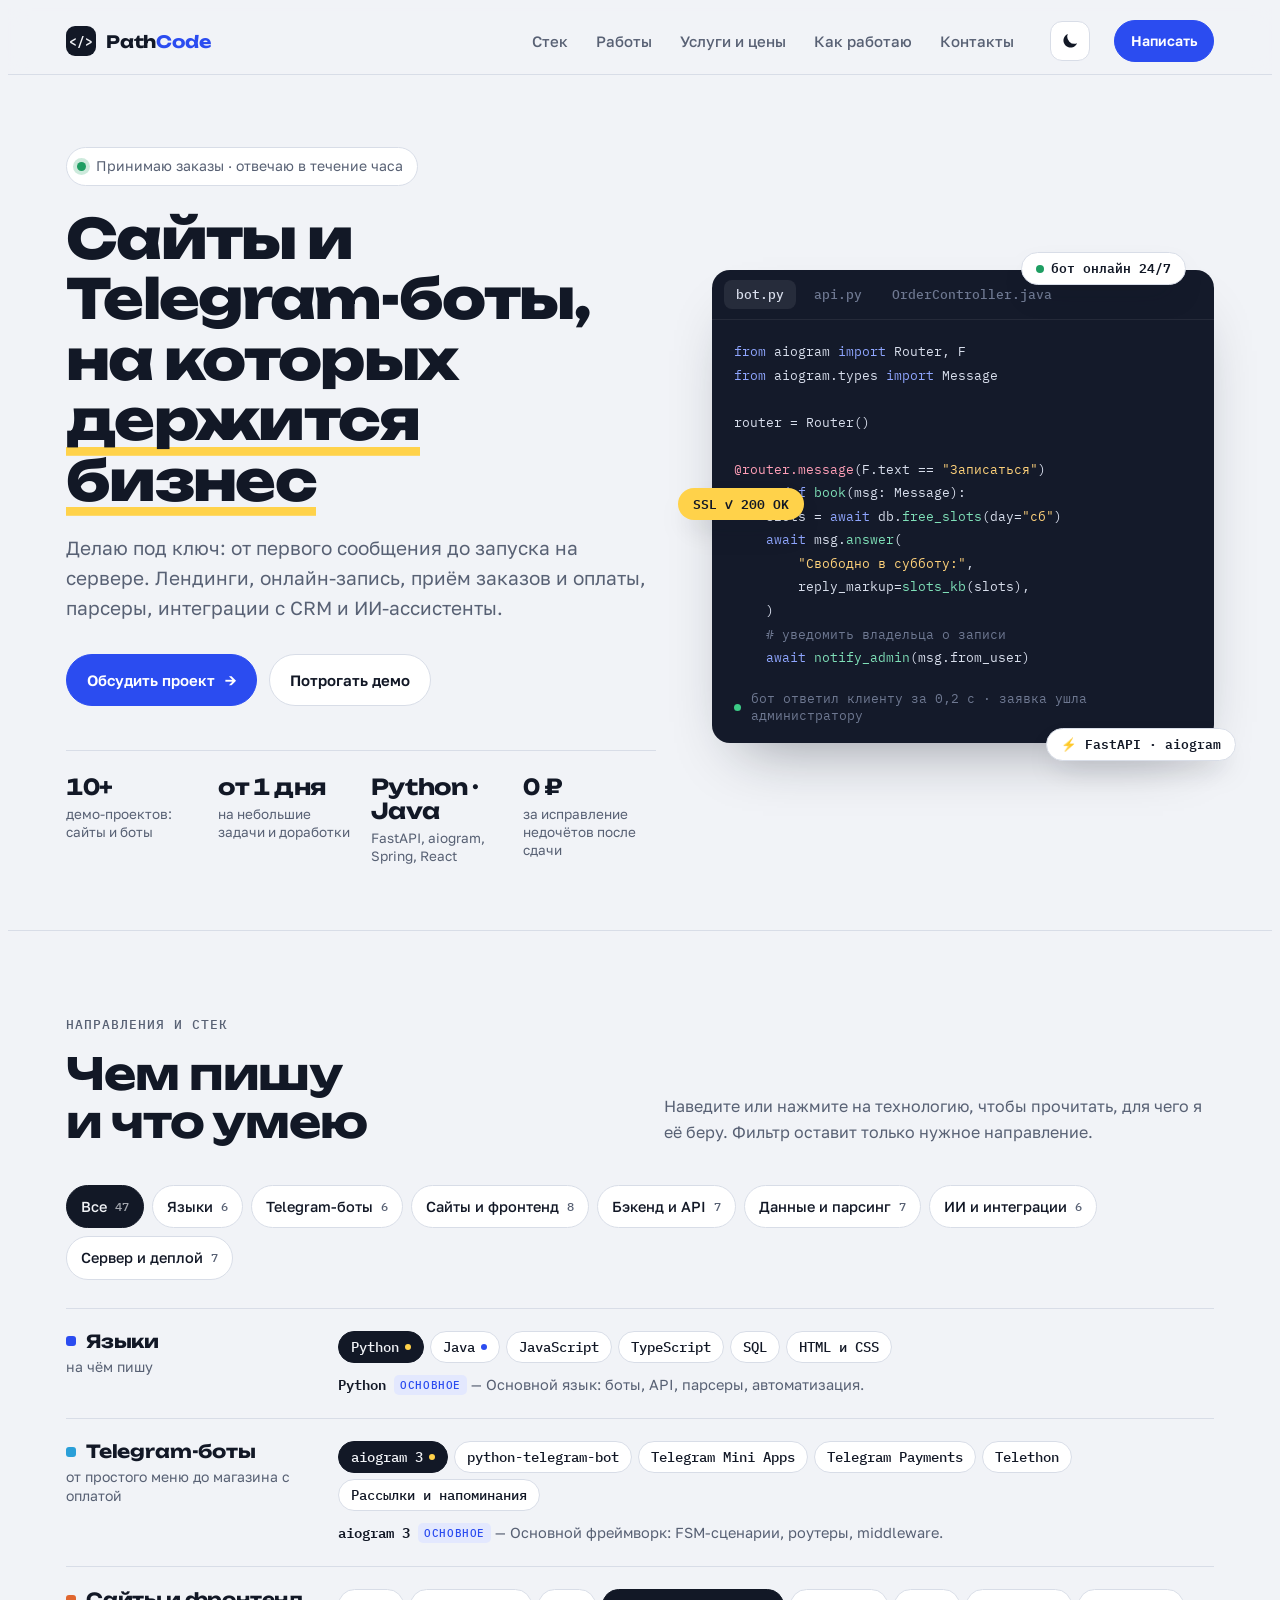
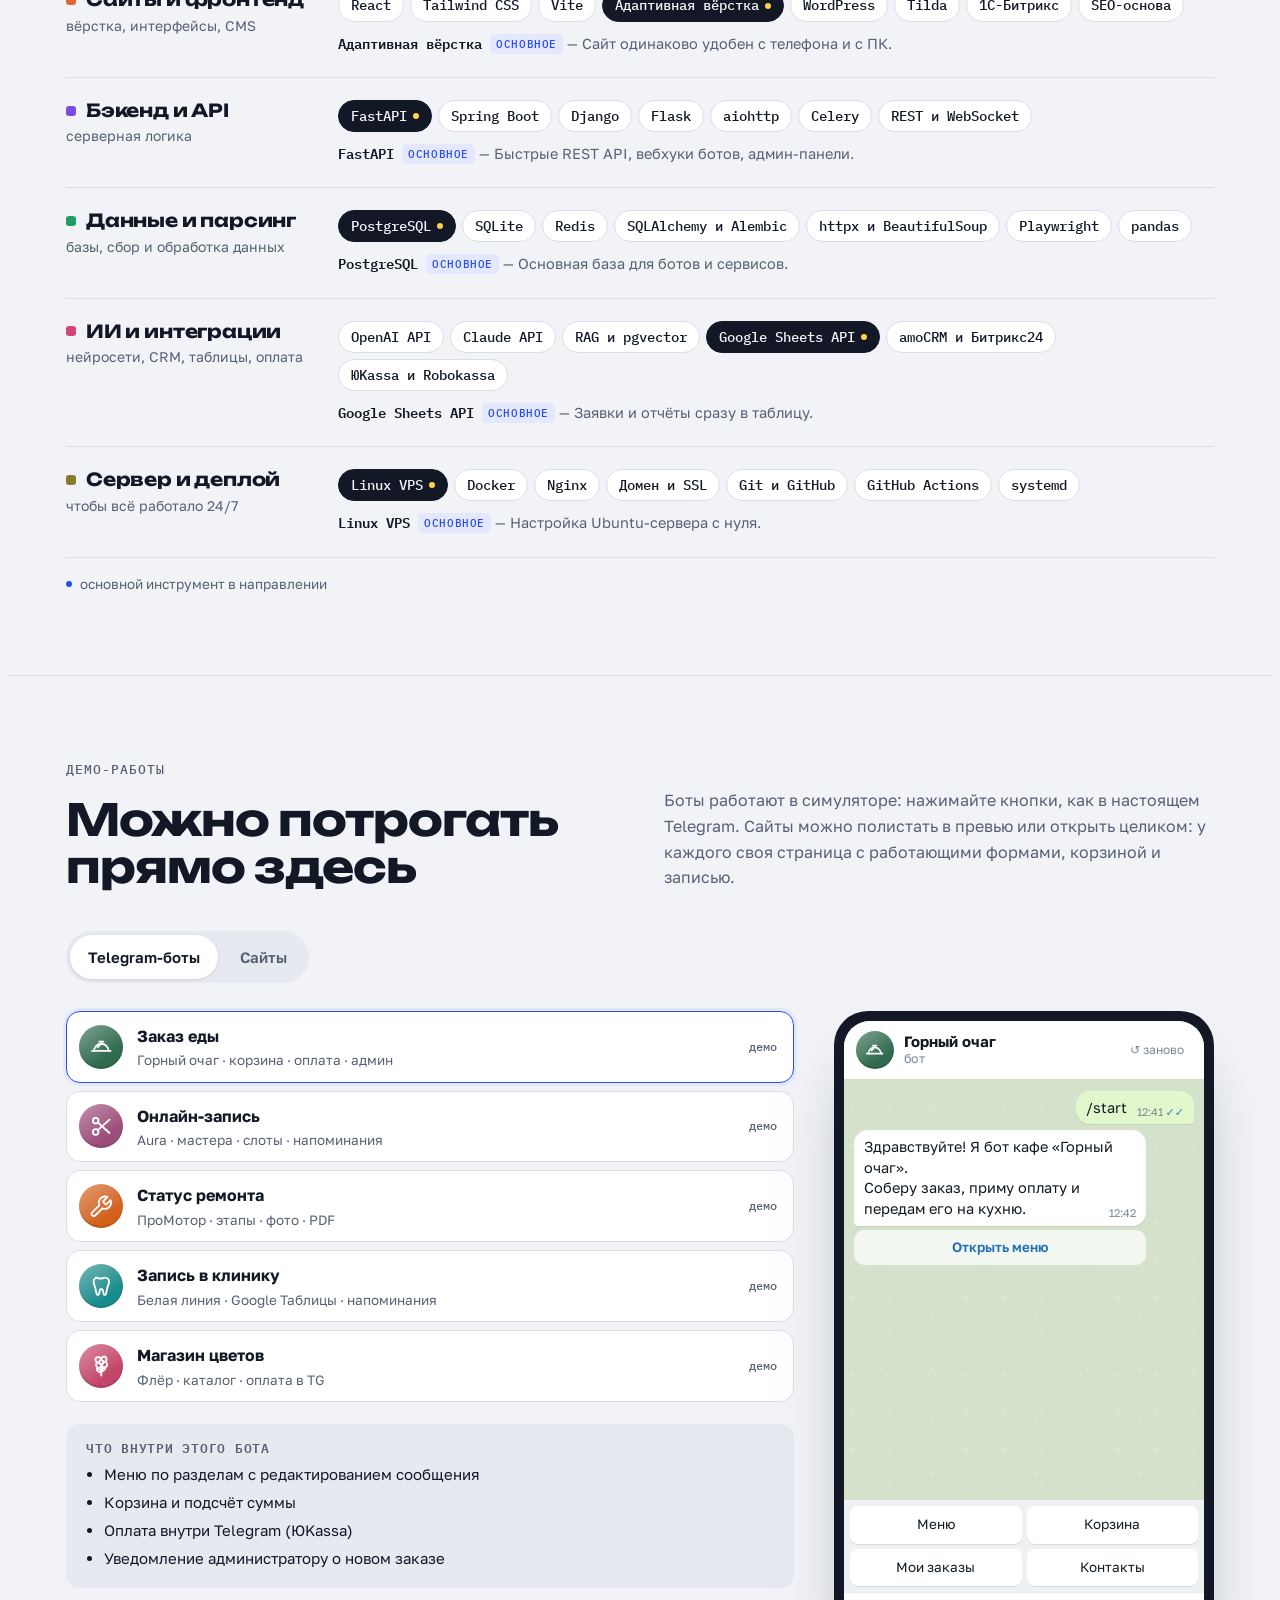
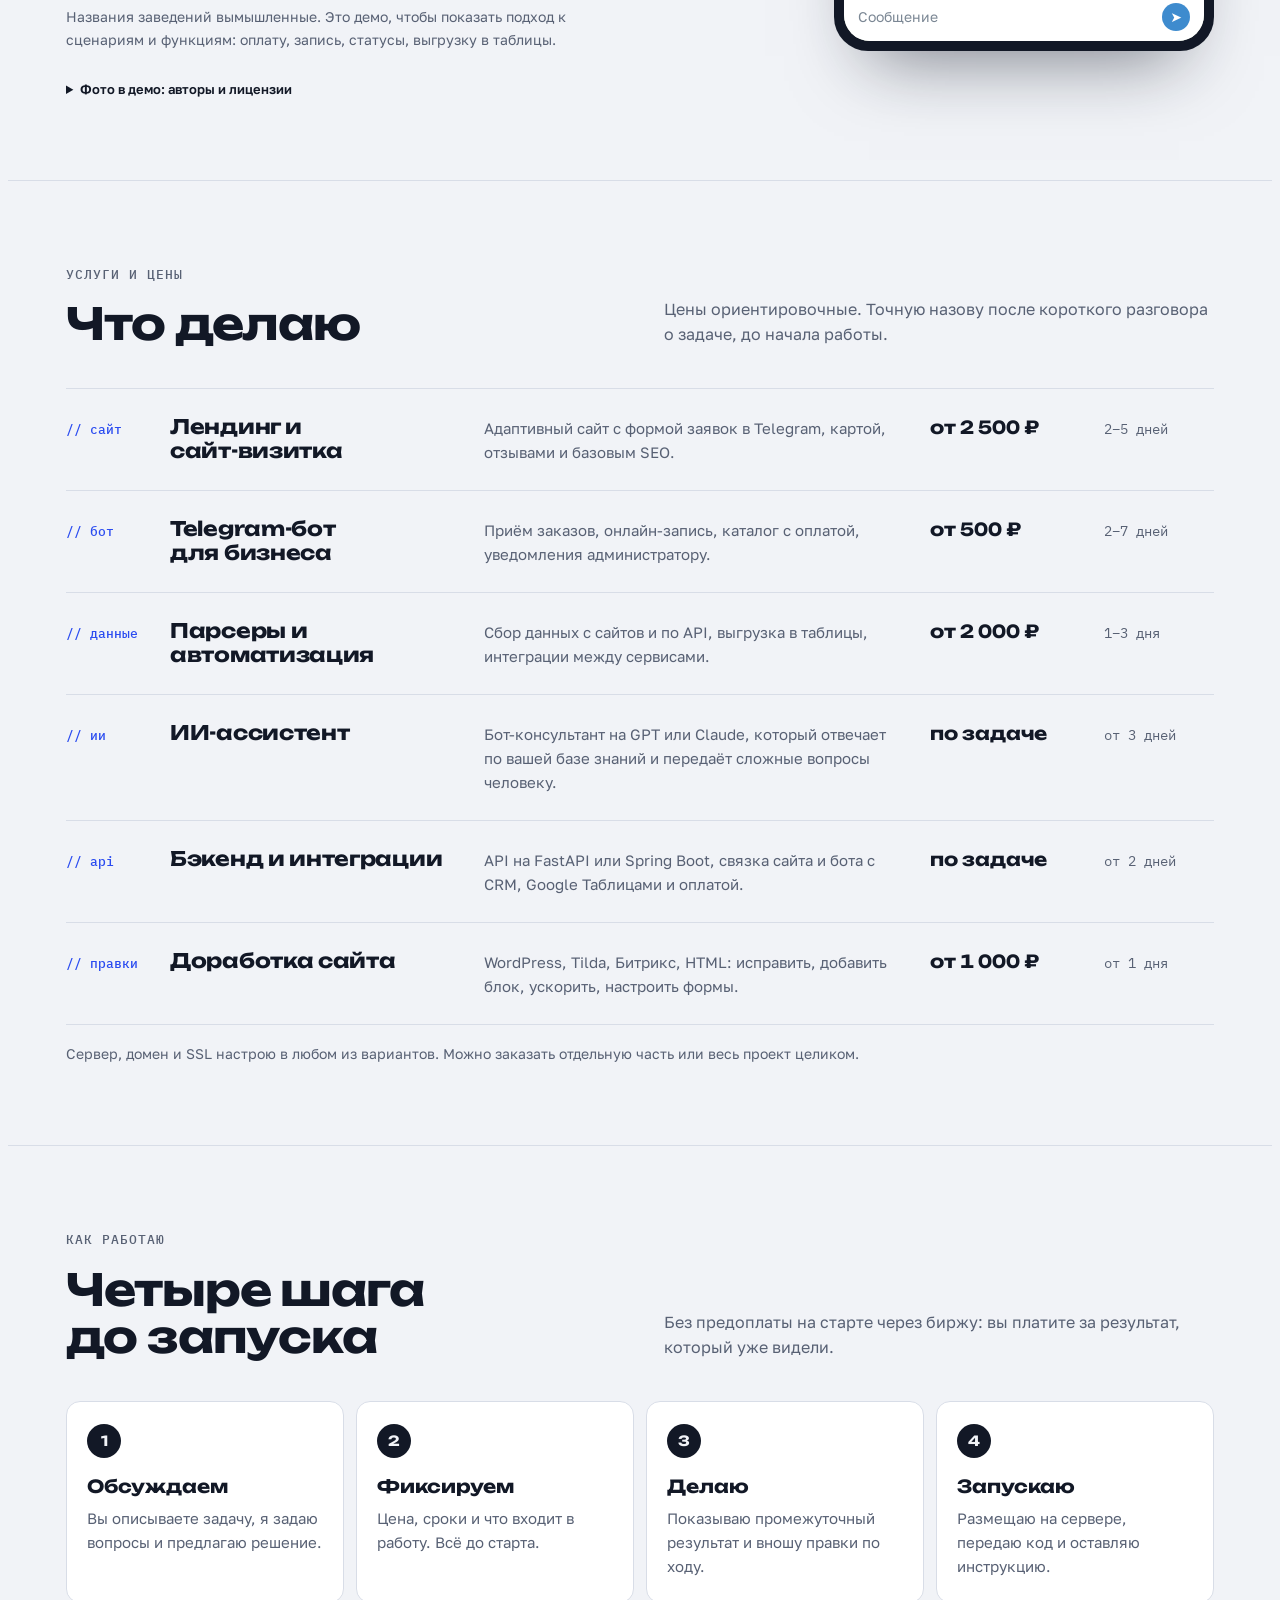
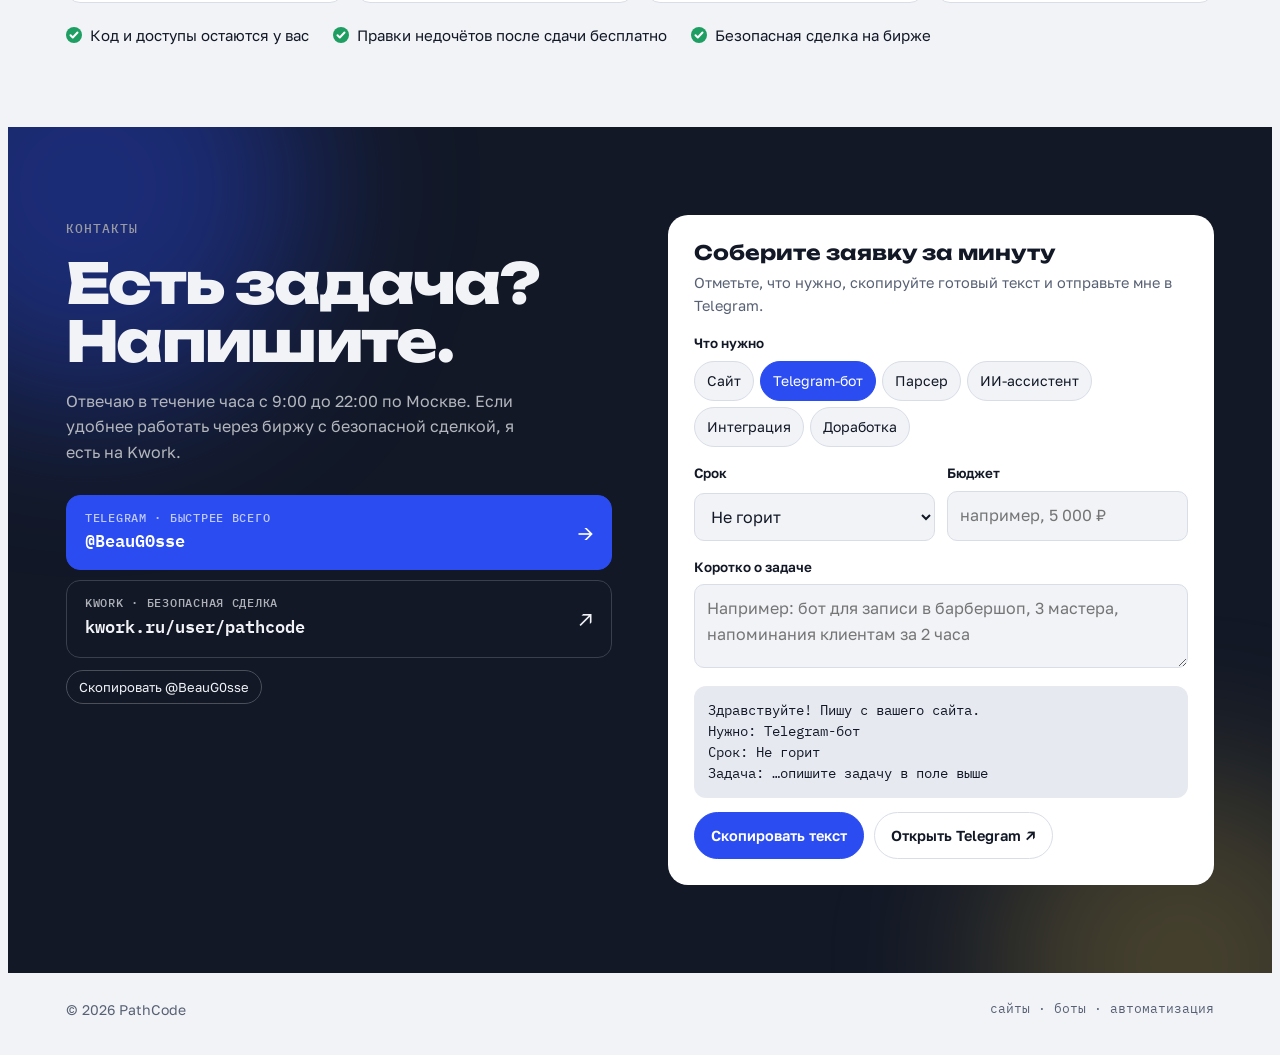
==== index.html @ 06f4b250 "Переключатель темы и компактный блок «Стек» Тема: кнопка в шапке, выбор запоминается, смена с кругов" ====
<!doctype html>
<html lang="ru">
<head>
<meta charset="utf-8">
<meta name="viewport" content="width=device-width, initial-scale=1, viewport-fit=cover">
<title>PathCode</title>
<meta name="claude:viewport-fit-sides" content="cover">
<meta name="description" content="Сайты, Telegram-боты, парсеры и интеграции под ключ. Python, Java, FastAPI, aiogram, React.">
<link rel="preconnect" href="https://fonts.googleapis.com">
<link rel="preconnect" href="https://fonts.gstatic.com" crossorigin>
<link rel="stylesheet" href="https://fonts.googleapis.com/css2?family=Unbounded:wght@500;700;800&family=Golos+Text:wght@400;500;600;700&family=IBM+Plex+Mono:wght@400;500;600&family=Cormorant:wght@500;700&family=Manrope:wght@400;600;800&display=swap">
<style>
/* Layout: "рабочий стол разработчика" — слева текст, справа живые инструменты (код, бот, превью); всё выровнено по левому краю, секции разделены тонкими линиями */
:root{
  --bg:#F1F3F7; --surface:#FFFFFF; --sunk:#E6E9F0;
  --ink:#121826; --muted:#586174; --line:#D8DDE7;
  --accent:#2B4CF0; --accent-soft:#E3E8FE; --on-accent:#FFFFFF;
  --mark:#FFD24A; --mark-ink:#121826; --ok:#1E9E62;
  --code-bg:#141A2A; --code-fg:#D8DEEC; --code-dim:#6E7891; --code-kw:#8FA6FF; --code-str:#FFD27A; --code-fn:#7FE0B8; --code-dec:#FF9FB7;
  --tg-wall:#D5E2CB; --tg-head:#FFFFFF; --tg-bot:#FFFFFF; --tg-me:#E2F7CC; --tg-ink:#111A22; --tg-dim:#7B8794; --tg-link:#2A7FC9; --tg-btn:rgba(255,255,255,.72); --tg-btn-ink:#1F6FB8; --tg-kb:#EEF1F4; --tg-kbbtn:#FFFFFF; --bezel:#121826;
  --f-display:"Unbounded","Golos Text",system-ui,sans-serif;
  --f-body:"Golos Text",system-ui,-apple-system,"Segoe UI",Roboto,sans-serif;
  --f-mono:"IBM Plex Mono",ui-monospace,Consolas,monospace;
  --r:14px; --wrap:1180px;
}
@media (prefers-color-scheme: dark){:root:not([data-theme="light"]){
  --bg:#0D1220; --surface:#151C2D; --sunk:#1B2337;
  --ink:#E7EBF4; --muted:#99A3B9; --line:#273149;
  --accent:#8299FF; --accent-soft:#1F2950; --on-accent:#0D1220;
  --mark:#FFD24A; --mark-ink:#121826; --ok:#3CCB86;
  --code-bg:#080B14; --code-fg:#D8DEEC; --code-dim:#5F6981;
  --tg-wall:#0E1621; --tg-head:#17212B; --tg-bot:#182533; --tg-me:#2B5278; --tg-ink:#F2F5F8; --tg-dim:#7D8E9E; --tg-link:#6AB3F3; --tg-btn:rgba(40,60,80,.85); --tg-btn-ink:#E9F1F8; --tg-kb:#17212B; --tg-kbbtn:#24323F; --bezel:#2A3450;
  color-scheme:dark}}
:root[data-theme="dark"]{
  --bg:#0D1220; --surface:#151C2D; --sunk:#1B2337;
  --ink:#E7EBF4; --muted:#99A3B9; --line:#273149;
  --accent:#8299FF; --accent-soft:#1F2950; --on-accent:#0D1220;
  --mark:#FFD24A; --mark-ink:#121826; --ok:#3CCB86;
  --code-bg:#080B14; --code-fg:#D8DEEC; --code-dim:#5F6981;
  --tg-wall:#0E1621; --tg-head:#17212B; --tg-bot:#182533; --tg-me:#2B5278; --tg-ink:#F2F5F8; --tg-dim:#7D8E9E; --tg-link:#6AB3F3; --tg-btn:rgba(40,60,80,.85); --tg-btn-ink:#E9F1F8; --tg-kb:#17212B; --tg-kbbtn:#24323F; --bezel:#2A3450;
  color-scheme:dark}

*{box-sizing:border-box}
html{scroll-behavior:smooth;scroll-padding-top:72px}
body{background:var(--bg);color:var(--ink);font:400 16px/1.6 var(--f-body);-webkit-font-smoothing:antialiased;overflow-x:hidden}
a{color:inherit}
button{font:inherit;color:inherit;cursor:pointer}
:focus-visible{outline:2px solid var(--accent);outline-offset:3px;border-radius:6px}
h1,h2,h3{text-wrap:balance;margin:0}
p{margin:0}
.wrap{max-width:var(--wrap);margin:0 auto;padding-left:max(16px,env(safe-area-inset-left,0px));padding-right:max(16px,env(safe-area-inset-right,0px))}
.eyebrow{font:500 12.5px/1 var(--f-mono);letter-spacing:.08em;text-transform:uppercase;color:var(--muted)}
.btn{display:inline-flex;align-items:center;gap:10px;padding:13px 20px;border-radius:999px;border:1px solid var(--line);background:var(--surface);text-decoration:none;font-weight:600;font-size:15px;transition:transform .15s,background .15s,border-color .15s}
.btn:hover{transform:translateY(-1px);border-color:var(--ink)}
.btn--main{background:var(--accent);border-color:var(--accent);color:var(--on-accent)}
.btn--main:hover{border-color:var(--accent);filter:brightness(1.07)}

/* header */
.top{position:sticky;top:env(safe-area-inset-top,0px);z-index:20;background:color-mix(in srgb,var(--bg) 86%,transparent);backdrop-filter:blur(10px);-webkit-backdrop-filter:blur(10px);border-bottom:1px solid var(--line)}
.top .wrap{display:flex;align-items:center;gap:24px;padding-block:12px}
.logo{display:flex;align-items:center;gap:10px;text-decoration:none;font:700 17px/1 var(--f-display);letter-spacing:-.01em}
.logo-mark{width:30px;height:30px;border-radius:9px;background:var(--ink);color:var(--bg);display:grid;place-items:center;font:600 13px/1 var(--f-mono)}
.logo b{color:var(--accent);font-weight:700}
.nav{display:flex;gap:4px;margin-left:auto}
.nav a{padding:8px 12px;border-radius:999px;text-decoration:none;color:var(--muted);font-size:15px;font-weight:500}
.nav a:hover{color:var(--ink);background:var(--sunk)}
.top .btn{padding:9px 16px;font-size:14px}
@media (max-width:820px){.nav{display:none}.top .btn{margin-left:auto}}

/* hero */
.hero .wrap{display:grid;grid-template-columns:minmax(0,1.08fr) minmax(0,.92fr);gap:56px;align-items:center;padding-block:72px 64px}
.status{display:inline-flex;align-items:center;gap:10px;padding:7px 14px 7px 10px;border-radius:999px;background:var(--surface);border:1px solid var(--line);font-size:14px;color:var(--muted)}
.status i{width:9px;height:9px;border-radius:50%;background:var(--ok);box-shadow:0 0 0 4px color-mix(in srgb,var(--ok) 22%,transparent)}
.hero h1{font:800 clamp(32px,4.3vw,56px)/1.1 var(--f-display);letter-spacing:-.03em;margin:22px 0 22px}
.hl{text-decoration:underline;text-decoration-color:var(--mark);text-decoration-thickness:.16em;text-underline-offset:.14em;text-decoration-skip-ink:none}
.lead{font-size:clamp(17px,1.6vw,19px);color:var(--muted);max-width:34em}
.cta{display:flex;flex-wrap:wrap;gap:12px;margin-top:30px}
.facts{display:grid;grid-template-columns:repeat(4,minmax(0,1fr));gap:20px;margin-top:44px;padding-top:24px;border-top:1px solid var(--line)}
.facts b{display:block;font:700 22px/1.1 var(--f-display);letter-spacing:-.02em;font-variant-numeric:tabular-nums}
.facts span{display:block;font-size:13.5px;color:var(--muted);margin-top:6px;line-height:1.35}
@media (max-width:980px){.hero .wrap{grid-template-columns:minmax(0,1fr);gap:40px;padding-block:48px}}
@media (max-width:560px){.facts{grid-template-columns:repeat(2,minmax(0,1fr))}}

/* code window */
.code{background:var(--code-bg);color:var(--code-fg);border-radius:18px;overflow:hidden;box-shadow:0 30px 60px -30px rgba(18,24,38,.45);min-width:0}
.code-bar{display:flex;align-items:center;gap:6px;padding:10px 12px;border-bottom:1px solid rgba(255,255,255,.07);overflow-x:auto;scrollbar-width:none}
.code-tab{border:0;background:transparent;color:var(--code-dim);font:500 13px/1 var(--f-mono);padding:8px 12px;border-radius:8px;white-space:nowrap}
.code-tab[aria-selected="true"]{background:rgba(255,255,255,.08);color:var(--code-fg)}
.code pre{margin:0;padding:20px 22px 8px;font:400 clamp(11.5px,1.05vw,13.5px)/1.75 var(--f-mono);overflow-x:auto;min-height:250px;scrollbar-width:none}
.code pre::-webkit-scrollbar,.code-bar::-webkit-scrollbar{display:none}
@media (max-width:980px){.code pre{font-size:clamp(11px,2.9vw,13.5px)}}
@media (max-width:560px){.code pre{white-space:pre-wrap;overflow-wrap:anywhere;padding:16px 16px 6px;min-height:0}}
.code .k{color:var(--code-kw)}.code .s{color:var(--code-str)}.code .f{color:var(--code-fn)}.code .d{color:var(--code-dec)}.code .c{color:var(--code-dim)}
.code-out{display:flex;gap:10px;align-items:center;padding:12px 22px 18px;font:400 12.5px/1.4 var(--f-mono);color:var(--code-dim)}
.code-out i{width:7px;height:7px;border-radius:50%;background:#3CCB86;flex:none}

/* sections */
.sec{border-top:1px solid var(--line)}
.sec>.wrap{padding-block:80px}
.sec-head{display:grid;grid-template-columns:minmax(0,1fr) minmax(0,1fr);gap:24px 48px;align-items:end;margin-bottom:40px}
.sec-head h2{font:700 clamp(28px,3.6vw,44px)/1.08 var(--f-display);letter-spacing:-.025em;margin-top:14px}
.sec-head p{color:var(--muted);max-width:36em}
@media (max-width:820px){.sec>.wrap{padding-block:56px}.sec-head{grid-template-columns:minmax(0,1fr)}}

/* stack */
.dirs{display:flex;flex-wrap:wrap;gap:8px;margin-bottom:28px}
.dir{display:inline-flex;align-items:center;gap:8px;border:1px solid var(--line);background:var(--surface);padding:9px 14px;border-radius:999px;font-size:14.5px;font-weight:500}
.dir small{font:500 12px/1 var(--f-mono);color:var(--muted);font-variant-numeric:tabular-nums}
.dir[aria-pressed="true"]{background:var(--ink);border-color:var(--ink);color:var(--bg)}
.dir[aria-pressed="true"] small{color:inherit;opacity:.65}
.groups{display:grid;border-top:1px solid var(--line)}
.group{display:grid;grid-template-columns:240px minmax(0,1fr);gap:10px 32px;padding:22px 0;border-bottom:1px solid var(--line)}
.group h3{display:flex;align-items:center;gap:10px;font:700 18px/1.2 var(--f-display);letter-spacing:-.01em}
.group h3::before{content:"";width:10px;height:10px;border-radius:3px;background:var(--dot);flex:none}
.group-note{display:block;font-size:14px;color:var(--muted);margin-top:6px;line-height:1.35}
.tchips{display:flex;flex-wrap:wrap;gap:6px}
.tchip{display:inline-flex;align-items:center;gap:6px;border:1px solid var(--line);background:var(--surface);border-radius:999px;padding:7px 12px;font:500 13.5px/1.2 var(--f-mono);transition:border-color .15s,background .15s,color .15s}
.tchip:hover{border-color:var(--dot)}
.tchip.core::after{content:"";width:6px;height:6px;border-radius:50%;background:var(--accent)}
.tchip[aria-pressed="true"]{background:var(--ink);border-color:var(--ink);color:var(--bg)}
.tchip[aria-pressed="true"].core::after{background:var(--mark)}
.tdesc{margin-top:10px;font-size:14.5px;color:var(--muted);min-height:1.5em}
.tdesc b{color:var(--ink);font:600 14px/1.4 var(--f-mono)}
.tdesc em{font-style:normal;font:500 10.5px/1 var(--f-mono);letter-spacing:.06em;text-transform:uppercase;color:var(--accent);background:var(--accent-soft);padding:3px 6px;border-radius:5px;margin-left:8px;vertical-align:1px}
.stack-key{margin-top:16px;font-size:13.5px;color:var(--muted);display:flex;align-items:center;gap:8px;flex-wrap:wrap}
.stack-key i{width:6px;height:6px;border-radius:50%;background:var(--accent)}
@media (max-width:820px){.group{grid-template-columns:minmax(0,1fr)}
  .dirs{flex-wrap:nowrap;overflow-x:auto;scrollbar-width:none;margin-inline:-16px;padding-inline:16px;margin-bottom:20px}
  .dirs::-webkit-scrollbar{display:none}.dir{flex:none}}

/* переключатель темы */
.th-bt{width:40px;height:40px;flex:none;display:grid;place-items:center;border:1px solid var(--line);border-radius:12px;background:var(--surface);color:var(--ink);padding:0;transition:border-color .15s,transform .15s}
.th-bt:hover{border-color:var(--ink)}
.th-bt:active{transform:scale(.92)}
.th-bt svg{width:20px;height:20px;fill:none;stroke:currentColor;stroke-width:1.8;stroke-linecap:round;stroke-linejoin:round;grid-area:1/1;transition:transform .5s cubic-bezier(.3,1.4,.4,1),opacity .3s}
.th-moon{fill:currentColor!important;stroke:none!important}
.th-sun{opacity:0;transform:rotate(-90deg) scale(.5)}
.th-dark .th-sun{opacity:1;transform:none}
.th-dark .th-moon{opacity:0;transform:rotate(90deg) scale(.5)}
@media (max-width:820px){.top .wrap{gap:10px}.th-bt{margin-left:auto}.top .wrap>.btn{margin-left:0}}
@media (max-width:440px){.top .wrap>.btn{display:none}}
::view-transition-old(root),::view-transition-new(root){animation:none;mix-blend-mode:normal}
.techs{display:grid;grid-template-columns:repeat(auto-fill,minmax(230px,1fr));gap:10px}
.tech{background:var(--surface);border:1px solid var(--line);border-radius:12px;padding:14px 16px;min-width:0}
.tech b{display:flex;align-items:center;gap:8px;font:600 15.5px/1.3 var(--f-mono);letter-spacing:-.01em}
.tech b::before{content:"";width:8px;height:8px;border-radius:2px;background:var(--dot,var(--accent));flex:none}
.tech p{font-size:14px;color:var(--muted);margin-top:6px;line-height:1.45}
.tech.core{border-color:color-mix(in srgb,var(--accent) 45%,var(--line))}
.tech.core b::after{content:"основное";margin-left:auto;font:500 10.5px/1 var(--f-mono);letter-spacing:.06em;text-transform:uppercase;color:var(--accent);background:var(--accent-soft);padding:4px 6px;border-radius:5px}

/* works */
.switch{display:inline-flex;padding:4px;background:var(--sunk);border-radius:999px;gap:4px;margin-bottom:28px}
.switch button{border:0;background:transparent;padding:10px 18px;border-radius:999px;font-weight:600;font-size:15px;color:var(--muted)}
.switch button[aria-selected="true"]{background:var(--surface);color:var(--ink);box-shadow:0 1px 3px rgba(18,24,38,.12)}
.bots{display:grid;grid-template-columns:minmax(0,1fr) 380px;grid-template-areas:"list phone" "info phone";grid-template-rows:auto 1fr;gap:0 40px;align-items:start}
.bot-list{grid-area:list}.bot-info{grid-area:info}.bots .phone{grid-area:phone}
.bot-list{display:grid;gap:8px}
.bot-item{display:grid;grid-template-columns:44px minmax(0,1fr) auto;gap:14px;align-items:center;text-align:left;width:100%;border:1px solid var(--line);background:var(--surface);padding:12px 16px 12px 12px;border-radius:14px;transition:border-color .15s}
.bot-item:hover{border-color:var(--muted)}
.bot-item[aria-pressed="true"]{border-color:var(--accent);box-shadow:0 0 0 3px var(--accent-soft)}
.ava{width:44px;height:44px;border-radius:50%;display:grid;place-items:center;flex:none;color:#fff;background:linear-gradient(145deg,color-mix(in srgb,var(--c) 62%,#fff),var(--c) 70%);box-shadow:inset 0 -2px 0 rgba(0,0,0,.12)}
.ava svg{width:56%;height:56%;fill:none;stroke:#fff;stroke-width:1.8;stroke-linecap:round;stroke-linejoin:round}
.bot-item b{display:block;font-size:16px}
.bot-item span span{display:block;font-size:13.5px;color:var(--muted);line-height:1.35;margin-top:2px}
.bot-item em{font:500 12px/1 var(--f-mono);font-style:normal;color:var(--muted)}
.bot-note{margin-top:18px;font-size:14px;color:var(--muted);max-width:36em}
.bot-what{margin-top:22px;padding:18px 20px;border-radius:14px;background:var(--sunk)}
.bot-what h4{margin:0 0 8px;font:600 12.5px/1 var(--f-mono);letter-spacing:.06em;text-transform:uppercase;color:var(--muted)}
.bot-what ul{margin:0;padding-left:18px;display:grid;gap:4px;font-size:15px}
@media (max-width:960px){.bots{grid-template-columns:minmax(0,1fr);grid-template-areas:"list" "phone" "info";grid-template-rows:auto;gap:18px}.bots .phone{margin:0 auto}
  .bot-list{display:flex;overflow-x:auto;scroll-snap-type:x mandatory;padding:4px 4px 8px;margin:-4px -4px 0}
  .bot-item{flex:0 0 250px;scroll-snap-align:start}.bot-item em{display:none}.bot-item{grid-template-columns:40px minmax(0,1fr)}}
@media (max-width:420px){.phone{height:580px}}

/* telegram phone */
.phone{width:100%;max-width:380px;height:640px;border-radius:34px;padding:10px;background:var(--bezel);box-shadow:0 40px 70px -35px rgba(18,24,38,.55)}
.tg{height:100%;border-radius:26px;overflow:hidden;display:flex;flex-direction:column;background:var(--tg-wall);color:var(--tg-ink);font:400 14.5px/1.42 var(--f-body);position:relative}
.tg::before{content:"";position:absolute;inset:0;opacity:.35;background-image:radial-gradient(circle at 20% 30%,rgba(255,255,255,.35) 0 2px,transparent 3px),radial-gradient(circle at 70% 70%,rgba(255,255,255,.25) 0 2px,transparent 3px);background-size:38px 38px,52px 52px;pointer-events:none}
.tg-head{display:flex;align-items:center;gap:10px;padding:10px 12px;background:var(--tg-head);position:relative;z-index:1}
.tg-head .ava{width:38px;height:38px;font-size:13px}
.tg-head b{display:block;font-size:15px;line-height:1.2}
.tg-head span{display:block;font-size:12.5px;color:var(--tg-dim)}
.tg-reset{margin-left:auto;border:0;background:transparent;color:var(--tg-dim);font-size:12px;padding:6px 8px;border-radius:8px}
.tg-reset:hover{background:rgba(127,127,127,.15);color:var(--tg-ink)}
.tg-feed{flex:1;overflow-y:auto;padding:12px 10px 8px;display:flex;flex-direction:column;gap:6px;position:relative;z-index:1;overscroll-behavior:contain}
.m{max-width:86%;display:flex;flex-direction:column;gap:4px;animation:pop .22s ease-out}
.m.me{align-self:flex-end}
.bub{background:var(--tg-bot);padding:7px 10px 6px;border-radius:14px 14px 14px 4px;box-shadow:0 1px 1px rgba(0,0,0,.08);overflow-wrap:anywhere}
.me .bub{background:var(--tg-me);border-radius:14px 14px 4px 14px}
.bub time{float:right;margin:6px 0 -4px 10px;font-size:11px;color:var(--tg-dim)}
.me .bub time::after{content:" ✓✓";color:var(--tg-link)}
.ikb{display:grid;gap:4px}
.ikb div{display:flex;gap:4px}
.ikb button{flex:1;border:0;background:var(--tg-btn);color:var(--tg-btn-ink);border-radius:10px;padding:8px 6px;font-size:13.5px;font-weight:600;backdrop-filter:blur(6px);transition:filter .12s}
.ikb button:hover{filter:brightness(.95)}
.ikb button:disabled{opacity:.55;cursor:default}
.typing .bub{display:flex;gap:4px;padding:12px 14px}
.typing i{width:6px;height:6px;border-radius:50%;background:var(--tg-dim);animation:blink 1s infinite}
.typing i:nth-child(2){animation-delay:.15s}.typing i:nth-child(3){animation-delay:.3s}
.tg-kb{display:grid;gap:5px;padding:6px;background:var(--tg-kb);position:relative;z-index:1}
.tg-kb:empty{display:none}
.tg-kb div{display:flex;gap:5px}
.tg-kb button{flex:1;border:0;background:var(--tg-kbbtn);color:var(--tg-ink);border-radius:8px;padding:9px 6px;font-size:13.5px;box-shadow:0 1px 0 rgba(0,0,0,.1)}
.tg-input{display:flex;align-items:center;gap:10px;padding:10px 14px;background:var(--tg-head);color:var(--tg-dim);font-size:14px;position:relative;z-index:1;border-top:1px solid rgba(127,127,127,.15)}
.tg-input span{flex:1}
.tg-input i{width:28px;height:28px;border-radius:50%;background:var(--tg-link);opacity:.9;flex:none;display:grid;place-items:center;color:#fff;font-style:normal;font-size:14px}
/* rich bubbles */
.ph{height:150px;border-radius:10px;margin:-1px -4px 6px;position:relative;overflow:hidden;background:var(--g) center/cover}
.ph small{position:absolute;left:8px;bottom:7px;font:500 11px/1 var(--f-mono);color:#fff;background:rgba(0,0,0,.35);padding:4px 6px;border-radius:5px}
.doc{display:flex;gap:10px;align-items:center;margin-bottom:4px}
.doc i{width:42px;height:42px;border-radius:50%;background:var(--tg-link);color:#fff;display:grid;place-items:center;font:600 11px/1 var(--f-mono);font-style:normal;flex:none}
.doc b{display:block;font-size:14px}.doc span{font-size:12px;color:var(--tg-dim)}
.inv{border-left:3px solid var(--tg-link);padding-left:9px;margin:2px 0 4px}
.inv b{display:block}.inv span{font-size:13px;color:var(--tg-dim)}
.steps{list-style:none;margin:6px 0 2px;padding:0;display:grid;gap:5px;font-size:13.5px}
.steps li{display:flex;gap:8px;align-items:center}
.steps li::before{content:"";width:10px;height:10px;border-radius:50%;border:2px solid var(--tg-dim);flex:none}
.steps li.ok::before{background:#3CCB86;border-color:#3CCB86}
.steps li.now::before{border-color:var(--tg-link);background:radial-gradient(var(--tg-link) 35%,transparent 40%)}
.steps li.now{font-weight:600}
.sheet{margin-top:6px;border-radius:8px;overflow:hidden;border:1px solid rgba(127,127,127,.3);font:400 11px/1.3 var(--f-mono)}
.sheet-t{background:#1E8E4E;color:#fff;padding:5px 8px;font-weight:600}
.sheet table{border-collapse:collapse;width:100%}
.sheet td{padding:4px 5px;border-top:1px solid rgba(127,127,127,.25);white-space:nowrap}
.sheet tr.new td{background:rgba(255,210,74,.35)}
.sys{align-self:center;font-size:12px;background:rgba(0,0,0,.22);color:#fff;padding:4px 10px;border-radius:999px;animation:pop .22s ease-out}
@keyframes pop{from{opacity:.2;transform:translateY(6px)}to{opacity:1;transform:none}}
@keyframes blink{0%,100%{opacity:.3}50%{opacity:1}}

/* sites */
.site-tabs{display:flex;gap:8px;flex-wrap:wrap;align-items:center;margin-bottom:16px}
.site-tab{border:1px solid var(--line);background:var(--surface);padding:9px 14px;border-radius:999px;font-size:14.5px;font-weight:500;display:inline-flex;gap:8px;align-items:center}
.site-tab i{width:10px;height:10px;border-radius:50%;background:var(--c)}
.site-tab[aria-pressed="true"]{border-color:var(--ink);box-shadow:inset 0 0 0 1px var(--ink)}
.dev{margin-left:auto;display:inline-flex;background:var(--sunk);border-radius:10px;padding:3px}
.dev button{border:0;background:transparent;padding:7px 12px;border-radius:8px;font-size:13.5px;font-weight:600;color:var(--muted)}
.dev button[aria-pressed="true"]{background:var(--surface);color:var(--ink)}
.stage{background:var(--sunk);border-radius:20px;padding:22px;display:flex;justify-content:center}
.browser{width:100%;max-width:100%;border-radius:14px;overflow:hidden;background:var(--surface);box-shadow:0 30px 60px -36px rgba(18,24,38,.5);transition:max-width .35s ease}
.browser.mob{max-width:390px}
.b-bar{display:flex;align-items:center;gap:10px;padding:10px 14px;border-bottom:1px solid var(--line)}
.b-bar i{width:10px;height:10px;border-radius:50%;background:var(--line);flex:none}
.b-url{flex:1;min-width:0;background:var(--sunk);border-radius:8px;padding:6px 12px;font:400 13px/1.2 var(--f-mono);color:var(--muted);white-space:nowrap;overflow:hidden;text-overflow:ellipsis}
.b-open{font-size:13px;font-weight:600;text-decoration:none;color:var(--accent);white-space:nowrap}
.b-view{height:540px;overflow-y:auto;container-type:inline-size;overscroll-behavior:contain;position:relative}
.b-view.live{overflow:hidden;height:620px}
.b-frame{display:block;width:100%;height:100%;border:0;background:#fff}
.site-cap{margin-top:14px;font-size:14px;color:var(--muted)}
.credits{margin-top:28px;font-size:13px;color:var(--muted)}
.credits summary{cursor:pointer;font-weight:600;color:var(--ink);width:max-content;max-width:100%}
.credits ul{margin:10px 0 0;padding-left:18px;display:grid;gap:3px;columns:2}
.credits a{color:var(--accent)}
@media (max-width:700px){.credits ul{columns:1}}
@media (max-width:640px){.stage{padding:10px;border-radius:16px}.dev{margin-left:0}.b-view{height:500px}.b-view.live{height:560px}}

/* mock sites */
.mk{--pad:clamp(18px,5cqi,60px);min-height:100%;background:var(--mb);color:var(--mf);font:400 14px/1.55 var(--mfont-b);overflow:hidden}
.mk *{box-sizing:border-box}
.mk h3,.mk h4,.mk h5{margin:0;font-family:var(--mfont-h);font-weight:700;text-wrap:balance}
.mk p{margin:0}
.mk-nav{display:flex;align-items:center;gap:20px;padding:18px var(--pad)}
.mk-logo{font:700 21px/1 var(--mfont-h);letter-spacing:-.01em}
.mk-links{display:flex;gap:20px;margin-left:auto;font-size:13px;opacity:.75}
.mk-btn{display:inline-flex;align-items:center;justify-content:center;gap:8px;background:var(--ma);color:var(--mai);padding:12px 20px;border-radius:var(--mr);font-weight:700;font-size:13.5px;white-space:nowrap}
.mk-btn.gh{background:transparent;color:inherit;box-shadow:inset 0 0 0 1.5px currentColor}
.mk-btn.sm{padding:8px 14px;font-size:12.5px}
.mk-btn.full{width:100%}
.mk-eb{display:inline-block;font:700 11px/1 var(--mfont-b);letter-spacing:.14em;text-transform:uppercase;opacity:.7}
.mk-chip{display:inline-flex;align-items:center;padding:7px 12px;border-radius:999px;font-size:12.5px;font-weight:600;box-shadow:inset 0 0 0 1px var(--mline);white-space:nowrap}
.mk-chip.on{background:var(--ma);color:var(--mai);box-shadow:none}
.mk-chip.off{opacity:.35;text-decoration:line-through}
.mk-row{display:flex;flex-wrap:wrap;gap:6px}
.mk-wid{background:var(--mcard);color:var(--mwf,var(--mf));border-radius:var(--mr2);padding:22px;box-shadow:0 30px 60px -30px rgba(0,0,0,.45);display:grid;gap:14px;align-self:center}
.mk-wid h5{font-size:18px;line-height:1.2}
.mk-wid .lbl{font-size:11.5px;font-weight:700;letter-spacing:.06em;text-transform:uppercase;opacity:.55;margin-bottom:-6px}
.mk-wid .note{font-size:11.5px;opacity:.6;text-align:center}
.mk-field{display:flex;justify-content:space-between;gap:10px;padding:11px 13px;border-radius:var(--mr);box-shadow:inset 0 0 0 1px var(--mline);font-size:13px}
.mk-field span:first-child{opacity:.6}
.mk-field span:last-child{font-weight:700}
.mk-sec{padding:clamp(30px,6cqi,64px) var(--pad)}
.mk-sh{display:flex;align-items:end;justify-content:space-between;gap:12px 24px;flex-wrap:wrap;margin-bottom:24px}
.mk-h{font-size:clamp(24px,3.6cqi,38px);line-height:1.08}
.mk-g2{display:grid;grid-template-columns:repeat(2,minmax(0,1fr));gap:12px 40px}
.mk-g3{display:grid;grid-template-columns:repeat(3,minmax(0,1fr));gap:16px}
.mk-g4{display:grid;grid-template-columns:repeat(4,minmax(0,1fr));gap:14px}
.mk-card{background:var(--mcard);border-radius:var(--mr2);padding:18px;display:grid;gap:6px;align-content:start}
.mk-card b{font-size:15px}
.mk-card small{font-size:12.5px;opacity:.65;line-height:1.45}
.mk-card .pr{display:flex;justify-content:space-between;align-items:center;margin-top:8px;font-weight:800;font-size:15px}
.mk-lead{display:flex;align-items:baseline;gap:10px;padding:13px 0;border-bottom:1px solid var(--mline);font-size:14px}
.mk-lead i{flex:1;border-bottom:1.5px dotted currentColor;opacity:.3;min-width:16px}
.mk-lead small{display:block;opacity:.6;font-size:12px}
.mk-lead .p{font-weight:800;white-space:nowrap}
.mk-stats{display:flex;gap:clamp(18px,4cqi,44px);flex-wrap:wrap;margin-top:30px}
.mk-stat b{display:block;font:700 clamp(22px,3cqi,32px)/1 var(--mfont-h)}
.mk-stat span{display:block;font-size:12px;opacity:.65;margin-top:6px}
.mk-ava{width:54px;height:54px;border-radius:50%;display:grid;place-items:center;font-weight:800;font-size:15px;color:#fff;background:var(--g);flex:none}
.mk-stars{color:#F2B33D;letter-spacing:1px;font-size:13px}
.mk-foot{padding:24px var(--pad);font-size:12px;opacity:.65;display:flex;justify-content:space-between;flex-wrap:wrap;gap:10px;border-top:1px solid var(--mline)}
.mk-hero{display:grid;grid-template-columns:minmax(0,1.15fr) minmax(0,.85fr);gap:clamp(24px,5cqi,64px);align-items:center;padding:clamp(20px,4cqi,48px) var(--pad) clamp(36px,7cqi,80px)}
.mk-hero h3{font-size:clamp(34px,6.2cqi,68px);line-height:1;letter-spacing:-.02em;margin:16px 0}
.mk-hero p.l{font-size:clamp(14px,1.5cqi,17px);opacity:.8;max-width:30em}
.mk-hero .mk-acts{display:flex;gap:10px;flex-wrap:wrap;margin-top:26px}
.mk-check{display:flex;gap:8px 20px;flex-wrap:wrap;margin-top:26px;font-size:13px;font-weight:600}
.mk-check span::before{content:"✓";display:inline-grid;place-items:center;width:18px;height:18px;border-radius:50%;background:var(--ma);color:var(--mai);font-size:11px;margin-right:7px}

.mk-img{display:block;width:100%;max-width:100%;aspect-ratio:4/3;object-fit:cover;border-radius:calc(var(--mr2) - 4px);margin:-4px -4px 10px;width:calc(100% + 8px);max-width:none}
.mk-photo{display:block;width:100%;max-width:100%;object-fit:cover;border-radius:var(--mr2)}
/* cafe: тёмный зал с огнём камина */
.mk.cafe .mk-top{color:#F7EBDD;background:linear-gradient(90deg,rgba(20,12,8,.94) 0%,rgba(20,12,8,.82) 45%,rgba(20,12,8,.45) 100%),url(img/cafe-hero.jpg) center/cover,radial-gradient(ellipse 60% 70% at 85% 105%,rgba(255,128,36,.55),transparent 60%),radial-gradient(ellipse 30% 35% at 82% 100%,rgba(255,196,92,.55),transparent 70%),radial-gradient(ellipse 50% 60% at 10% 0%,rgba(120,70,40,.5),transparent 70%),linear-gradient(170deg,#2B1B12,#140C08)}
.mk.cafe .mk-top .mk-eb{color:#F0B46A;opacity:1}
.mk.cafe .mk-top .mk-btn.gh{color:#F7EBDD}
.mk.cafe .mk-wid{--mcard:#FBF6EE;--mwf:#2A2118}
.dish{border-radius:var(--mr2);background:#3B2A1E radial-gradient(circle at 30% 20%,rgba(255,255,255,.06),transparent 60%);aspect-ratio:4/3;display:grid;place-items:center;margin:-4px -4px 10px}
.plate{width:68%;aspect-ratio:1;border-radius:50%;box-shadow:0 14px 24px rgba(0,0,0,.45);background:var(--food),radial-gradient(circle,#FBF8F2 0 60%,#E3DACB 61% 64%,#F5EFE5 65%)}
.f-khinkali{--food:radial-gradient(circle at 36% 36%,#F4E4C6 0 11%,#D4BA90 12%,transparent 13.5%),radial-gradient(circle at 63% 34%,#F2E0BF 0 11%,#D1B58A 12%,transparent 13.5%),radial-gradient(circle at 30% 62%,#F5E6CA 0 11%,#D6BD94 12%,transparent 13.5%),radial-gradient(circle at 56% 62%,#F1DEBC 0 11%,#CFB386 12%,transparent 13.5%),radial-gradient(circle at 72% 54%,#3E7A3A 0 3%,transparent 3.5%),radial-gradient(circle at 46% 49%,#F3E2C3 0 9%,#D3B88E 10%,transparent 11.5%)}
.f-shashlik{--food:radial-gradient(circle at 34% 40%,#7B3B19 0 7%,transparent 7.5%),radial-gradient(circle at 46% 48%,#8E4A22 0 7%,transparent 7.5%),radial-gradient(circle at 58% 56%,#74361A 0 7%,transparent 7.5%),radial-gradient(circle at 40% 64%,transparent 0 4%,#F3D3DC 4.5% 6%,transparent 6.5%),radial-gradient(circle at 66% 36%,transparent 0 4%,#F3D3DC 4.5% 6%,transparent 6.5%),linear-gradient(135deg,transparent 44%,#A0703F 44.5% 46.5%,transparent 47%),radial-gradient(circle at 70% 66%,#C8322B 0 6%,transparent 6.5%)}
.f-khach{--food:radial-gradient(circle at 50% 50%,#F6A11B 0 7%,#FFE9A8 7.5% 9%,transparent 9.5%),radial-gradient(ellipse 30% 15% at 50% 50%,#FFF3D2 0 55%,#E4A85E 58% 88%,#C9843D 92%,transparent 100%)}
.mk.cafe .rev{background:var(--mcard);border-radius:var(--mr2);padding:20px;display:grid;gap:10px;font-size:13.5px}
.mk.cafe .rev b{font-size:13px}

/* dent */
.mk.dent .mk-top{background:linear-gradient(180deg,#F2FAF9,#FFFFFF)}
.mk.dent .media{display:grid;align-self:center}
.mk.dent .media .mk-photo{aspect-ratio:4/3}
.mk.dent .media .mk-wid{margin:-110px 0 0 -48px;max-width:330px;position:relative}
.mk.dent .badge{display:inline-flex;gap:8px;align-items:center;background:#DDF1EF;color:#0E6B6B;padding:7px 12px;border-radius:999px;font-size:12.5px;font-weight:700}
.mk.dent .slots{display:grid;grid-template-columns:repeat(3,minmax(0,1fr));gap:6px}
.mk.dent .slots .mk-chip{justify-content:center;border-radius:10px}
.mk.dent .mk-doc{display:flex;gap:12px;align-items:center}
.mk.dent .mk-doc small{display:block;font-size:12px;opacity:.65}
.mk.dent .band{background:#178C8C;color:#fff;border-radius:var(--mr2);padding:clamp(22px,4cqi,40px);display:flex;justify-content:space-between;align-items:center;gap:16px;flex-wrap:wrap}
.mk.dent .band .mk-btn{background:#fff;color:#0F4F4F}
.mk.dent .ic{width:40px;height:40px;border-radius:12px;background:#E3F3F2;color:#178C8C;display:grid;place-items:center;font-weight:800;margin-bottom:8px}
.mk.dent .dr{text-align:center;justify-items:center}

/* salon */
.mk.dent .mk-hero h3,.mk.auto .mk-hero h3{font-size:clamp(30px,4.8cqi,54px);line-height:1.04}
.mk.salon .mk-hero h3{font-size:clamp(40px,8.4cqi,92px);line-height:.95;letter-spacing:-.04em}
.mk.salon .art{position:relative;aspect-ratio:1;max-width:100%}
.mk.salon .blob{position:absolute;border-radius:58% 42% 50% 50%/45% 55% 45% 55%}
.mk.salon .b1{inset:4% 10% 14% 6%;width:84%;height:82%;object-fit:cover;max-width:none}
.mk.salon .b2{inset:58% 0 0 62%;background:linear-gradient(200deg,#E9D3F0,#9C7AC0);border-radius:45% 55% 60% 40%/50% 40% 60% 50%;mix-blend-mode:multiply;opacity:.9}
.mk.salon .b3{width:16%;aspect-ratio:1;left:4%;bottom:6%;background:#3A1F2D;border-radius:50%}
.mk.salon .float{position:absolute;left:-4%;top:12%;background:#FFF8FA;color:#3A1F2D;border-radius:16px;padding:12px 14px;font-size:12.5px;box-shadow:0 20px 40px -20px rgba(58,31,45,.5);display:grid;gap:2px}
.mk.salon .float b{font-size:15px}
.mk.salon .master{text-align:center;justify-items:center;gap:8px;padding:22px 16px}
.mk.salon .master .mk-ava{width:84px;height:84px;font-size:22px}
.mk.salon .mk-step{display:grid;gap:10px;align-content:start}
.mk.salon .mk-step em{font-style:normal;font:800 12px/1 var(--mfont-b);opacity:.55}

/* auto */
.mk.auto .mk-top{background:linear-gradient(90deg,rgba(28,31,36,.97) 30%,rgba(28,31,36,.72) 65%,rgba(28,31,36,.55)),url(img/auto.jpg) center/cover,#1C1F24}
.mk.auto .mk-wid{--mcard:#262B33;border:1px solid #3A404A}
.mk.auto .bar{height:8px;border-radius:99px;background:#3A404A;overflow:hidden}
.mk.auto .bar i{display:block;height:100%;width:72%;background:linear-gradient(90deg,#F07A2B,#FFB35C)}
.mk.auto .st{display:grid;gap:8px;font-size:13px}
.mk.auto .st div{display:flex;gap:10px;align-items:center}
.mk.auto .st div::before{content:"";width:10px;height:10px;border-radius:50%;border:2px solid #5A616C;flex:none}
.mk.auto .st .is-ok::before{background:#3CCB86;border-color:#3CCB86}
.mk.auto .st .is-now{font-weight:700}
.mk.auto .st .is-now::before{border-color:#F07A2B;background:radial-gradient(#F07A2B 35%,transparent 40%)}
.mk.auto .calc{display:grid;grid-template-columns:minmax(0,1.2fr) minmax(0,.8fr);gap:24px;align-items:start}
.mk.auto .ck{display:flex;align-items:center;gap:12px;padding:13px 0;border-bottom:1px solid var(--mline);font-size:14px}
.mk.auto .ck::before{content:"";width:18px;height:18px;border-radius:5px;box-shadow:inset 0 0 0 1.5px #5A616C;flex:none}
.mk.auto .ck.on::before{background:#F07A2B url("data:image/svg+xml,%3Csvg xmlns='http://www.w3.org/2000/svg' viewBox='0 0 16 16'%3E%3Cpath d='M4 8.3l2.5 2.4L12 5.2' fill='none' stroke='%231C1F24' stroke-width='2.2' stroke-linecap='round'/%3E%3C/svg%3E") center/100%;box-shadow:none}
.mk.auto .ck span:last-child{margin-left:auto;font-weight:700}
.mk.auto .total{background:#F07A2B;color:#1C1F24;border-radius:var(--mr2);padding:22px;display:grid;gap:6px}
.mk.auto .total b{font:700 34px/1 var(--mfont-h)}
.mk.auto .total .mk-btn{background:#1C1F24;color:#F07A2B;margin-top:10px}
.mk.auto .ic{font:800 12px/1 var(--mfont-h);color:#F07A2B;margin-bottom:10px}
.ring{width:72px;aspect-ratio:1;border-radius:50%;flex:none;display:grid;place-items:center;background:radial-gradient(closest-side,#262B33 78%,transparent 80%),conic-gradient(#F07A2B 0 72%,#3A404A 72% 100%);font:700 16px/1 var(--mfont-h);color:#EEF0F2}

/* flow */
.mk.flow .promo{background:#33262A;color:#FBF6F2;text-align:center;font-size:12px;font-weight:600;padding:8px 16px;letter-spacing:.02em}
.mk.flow .mk-hero h3{font-size:clamp(38px,7cqi,76px);font-weight:500;line-height:.98}
.mk.flow .mk-hero h3 em{font-style:italic;color:#C2456B}
.bq{position:relative;aspect-ratio:1;border-radius:var(--mr2);background:var(--bqbg,#F3E7E1);overflow:hidden}
.bq::before{content:"";position:absolute;inset:4% 8% 34%;background:var(--bloom),radial-gradient(ellipse 13% 26% at 10% 58%,#7FA370 0 95%,transparent),radial-gradient(ellipse 13% 26% at 90% 58%,#6E9A62 0 95%,transparent),radial-gradient(ellipse 11% 20% at 26% 16%,#8DB27E 0 95%,transparent),radial-gradient(ellipse 11% 20% at 76% 14%,#7FA370 0 95%,transparent),radial-gradient(ellipse 40% 34% at 50% 60%,#86AA77 0 90%,transparent)}
.bq::after{content:"";position:absolute;inset:56% 0 0;background:linear-gradient(100deg,#D9BC92,#B8946A 55%,#CDAE84);clip-path:polygon(16% 0,84% 0,59% 100%,41% 100%)}
.bq .mk-tag{position:absolute;right:10px;top:10px;z-index:1;background:#fff;color:#33262A;border-radius:999px;padding:6px 10px;font-size:12px;font-weight:700}
.bl-roses{--bloom:radial-gradient(circle at 20% 52%,#F7BCCB 0 11%,#E28CA3 12% 13%,transparent 14%),radial-gradient(circle at 82% 50%,#EE8FA6 0 11%,#D86A88 12% 13%,transparent 14%),radial-gradient(circle at 40% 22%,#F4A7B9 0 11%,#E07D97 12% 13%,transparent 14%),radial-gradient(circle at 64% 20%,#F7BCCB 0 10%,transparent 11%),radial-gradient(circle at 30% 45%,#F4A7B9 0 15%,#E07D97 16% 17%,transparent 18%),radial-gradient(circle at 52% 35%,#EE8FA6 0 15%,#D86A88 16% 17%,transparent 18%),radial-gradient(circle at 72% 48%,#F7BCCB 0 14%,#E28CA3 15% 16%,transparent 17%),radial-gradient(circle at 45% 66%,#E7809B 0 14%,#C9607E 15% 16%,transparent 17%),radial-gradient(circle at 66% 72%,#F4A7B9 0 12%,transparent 13%),radial-gradient(ellipse 40% 30% at 50% 80%,#6E9A62,transparent 70%)}
.bl-sept{--bloom:radial-gradient(circle at 32% 44%,#F2B34A 0 15%,transparent 16%),radial-gradient(circle at 56% 34%,#E46A3B 0 13%,transparent 14%),radial-gradient(circle at 72% 54%,#F6D27A 0 13%,transparent 14%),radial-gradient(circle at 46% 66%,#C9482B 0 12%,transparent 13%),radial-gradient(circle at 24% 70%,#9C7A3C 0 7%,transparent 8%),radial-gradient(ellipse 45% 30% at 50% 82%,#7C8B4E,transparent 70%)}
.bl-tulips{--bloom:radial-gradient(ellipse 9% 15% at 30% 45%,#FF6B7D 0 98%,transparent),radial-gradient(ellipse 9% 15% at 44% 36%,#FFD04D 0 98%,transparent),radial-gradient(ellipse 9% 15% at 58% 44%,#FF8FB1 0 98%,transparent),radial-gradient(ellipse 9% 15% at 72% 36%,#FF6B7D 0 98%,transparent),radial-gradient(ellipse 9% 15% at 50% 62%,#FFD04D 0 98%,transparent),radial-gradient(ellipse 9% 15% at 66% 64%,#FF8FB1 0 98%,transparent),radial-gradient(ellipse 50% 22% at 50% 92%,#5F9157,transparent 75%)}
.bl-eust{--bloom:radial-gradient(circle at 34% 44%,#C9B6F2 0 14%,transparent 15%),radial-gradient(circle at 58% 36%,#A98AE6 0 13%,transparent 14%),radial-gradient(circle at 70% 58%,#E2D6FA 0 13%,transparent 14%),radial-gradient(circle at 44% 66%,#FFFFFF 0 12%,transparent 13%),radial-gradient(ellipse 45% 30% at 50% 82%,#7FA370,transparent 70%)}
.mk.flow .prod{background:transparent;padding:0;gap:4px}
.mk.flow .prod .mk-img{aspect-ratio:1;margin:0 0 8px;width:100%}
.mk.flow .hero-ph{position:relative}.mk.flow .hero-ph .mk-photo{aspect-ratio:1}.mk.flow .hero-ph .mk-tag{position:absolute;right:12px;top:12px;background:#fff;color:#33262A;border-radius:999px;padding:6px 10px;font-size:12px;font-weight:700}
.mk.flow .hero-bq{max-width:100%}

@container (max-width:640px){
  .mk-links{display:none}
  .mk-nav .mk-btn{margin-left:auto;padding:9px 12px;font-size:12px}
  .mk-hero{grid-template-columns:minmax(0,1fr)}
  .mk-g2,.mk.auto .calc{grid-template-columns:minmax(0,1fr)}
  .mk-g3{grid-template-columns:minmax(0,1fr)}
  .mk-g4{grid-template-columns:repeat(2,minmax(0,1fr))}
  .mk.salon .art{max-width:300px;margin:0 auto}
  .mk.salon .float{left:0}
  .mk.dent .media .mk-wid{margin:-40px 12px 0;max-width:none}
}

/* services */
.svc{display:grid;border-top:1px solid var(--line)}
.svc-row{display:grid;grid-template-columns:80px minmax(0,1.1fr) minmax(0,1.6fr) 150px 110px;gap:24px;align-items:baseline;padding:26px 0;border-bottom:1px solid var(--line)}
.svc-row .tag{font:500 13px/1 var(--f-mono);color:var(--accent)}
.svc-row h3{font:700 20px/1.2 var(--f-display);letter-spacing:-.015em}
.svc-row p{color:var(--muted);font-size:15px}
.svc-row .price{font:700 18px/1.2 var(--f-display);font-variant-numeric:tabular-nums;white-space:nowrap}
.svc-row .time{font:400 14px/1.2 var(--f-mono);color:var(--muted);white-space:nowrap}
.svc-foot{margin-top:18px;font-size:14px;color:var(--muted)}
@media (max-width:860px){.svc-row{grid-template-columns:minmax(0,1fr) auto;gap:8px 16px}.svc-row .tag{grid-column:1/-1}.svc-row h3{grid-column:1/-1}.svc-row p{grid-column:1/-1}}

/* process */
.steps4{display:grid;grid-template-columns:repeat(4,minmax(0,1fr));gap:12px;counter-reset:s}
.step{position:relative;padding:22px 20px 24px;background:var(--surface);border:1px solid var(--line);border-radius:var(--r)}
.step::before{counter-increment:s;content:counter(s);display:grid;place-items:center;width:34px;height:34px;border-radius:50%;background:var(--ink);color:var(--bg);font:700 14px/1 var(--f-display);margin-bottom:18px}
.step h3{font:700 18px/1.2 var(--f-display);margin-bottom:8px}
.step p{font-size:15px;color:var(--muted)}
.guar{margin-top:20px;display:flex;gap:12px 24px;flex-wrap:wrap;font-size:15px}
.guar span{display:inline-flex;gap:8px;align-items:center}
.guar span::before{content:"";width:16px;height:16px;border-radius:50%;background:var(--ok) url("data:image/svg+xml,%3Csvg xmlns='http://www.w3.org/2000/svg' viewBox='0 0 16 16'%3E%3Cpath d='M4.5 8.2l2.3 2.3 4.7-5' fill='none' stroke='%23fff' stroke-width='2' stroke-linecap='round' stroke-linejoin='round'/%3E%3C/svg%3E") center/100% no-repeat;flex:none}
@media (max-width:900px){.steps4{grid-template-columns:repeat(2,minmax(0,1fr))}}
@media (max-width:520px){.steps4{grid-template-columns:minmax(0,1fr)}}

/* contact */
.contact{background:var(--ink);color:var(--bg)}
.contact>.wrap{display:grid;grid-template-columns:minmax(0,1fr) minmax(0,1fr);gap:56px;padding-block:88px}
.contact h2{font:800 clamp(32px,4.6vw,56px)/1.04 var(--f-display);letter-spacing:-.03em;margin-top:14px}
.contact .eyebrow{color:color-mix(in srgb,var(--bg) 60%,var(--ink))}
.contact .sub{margin-top:18px;color:color-mix(in srgb,var(--bg) 72%,var(--ink));max-width:30em}
.links{display:grid;gap:10px;margin-top:30px}
.lnk{display:grid;grid-template-columns:minmax(0,1fr) auto;align-items:center;gap:12px;padding:16px 18px;border-radius:14px;border:1px solid color-mix(in srgb,var(--bg) 18%,var(--ink));text-decoration:none;transition:background .15s}
.lnk:hover{background:color-mix(in srgb,var(--bg) 8%,var(--ink))}
.lnk.tg{background:var(--accent);border-color:var(--accent);color:var(--on-accent)}
.lnk.tg:hover{filter:brightness(1.06);background:var(--accent)}
.lnk small{display:block;font:500 12px/1 var(--f-mono);letter-spacing:.06em;text-transform:uppercase;opacity:.7;margin-bottom:6px}
.lnk b{font:600 17px/1.2 var(--f-mono);overflow-wrap:anywhere}
.lnk em{font-style:normal;font-size:20px}
.copy-row{display:flex;gap:10px;align-items:center;margin-top:12px;font-size:14px;color:color-mix(in srgb,var(--bg) 70%,var(--ink));flex-wrap:wrap}
.copy{border:1px solid color-mix(in srgb,var(--bg) 25%,var(--ink));background:transparent;color:var(--bg);padding:6px 12px;border-radius:999px;font-size:13px}
.brief{background:var(--surface);color:var(--ink);border-radius:20px;padding:26px;min-width:0}
.brief h3{font:700 20px/1.2 var(--f-display)}
.brief>p{color:var(--muted);font-size:14.5px;margin-top:6px}
.fld{display:grid;gap:6px;margin-top:16px}
.fld label{font-size:13.5px;font-weight:600}
.fld select,.fld input,.fld textarea{width:100%;font:inherit;font-size:16px;color:var(--ink);background:var(--bg);border:1px solid var(--line);border-radius:10px;padding:11px 12px}
.fld textarea{min-height:84px;resize:vertical}
.fld2{display:grid;grid-template-columns:1fr 1fr;gap:12px}
.chips{display:flex;flex-wrap:wrap;gap:6px}
.chip{border:1px solid var(--line);background:var(--bg);padding:8px 12px;border-radius:999px;font-size:14px}
.chip[aria-pressed="true"]{background:var(--accent);border-color:var(--accent);color:var(--on-accent)}
.out{margin-top:18px;background:var(--sunk);border-radius:12px;padding:14px;font:400 13.5px/1.55 var(--f-mono);white-space:pre-wrap;overflow-wrap:anywhere;min-height:90px}
.brief .acts{display:flex;gap:10px;flex-wrap:wrap;margin-top:14px}
.brief .btn{padding:11px 16px;font-size:14.5px}
.toast{font-size:13.5px;color:var(--ok);align-self:center}
@media (max-width:900px){.contact>.wrap{grid-template-columns:minmax(0,1fr);gap:40px;padding-block:60px}}
@media (max-width:480px){.fld2{grid-template-columns:1fr}.brief{padding:20px}}

footer .wrap{display:flex;justify-content:space-between;gap:12px;flex-wrap:wrap;padding-block:26px;font-size:14px;color:var(--muted)}
footer span:last-child{font-family:var(--f-mono);font-size:13px}

/* анимации и плавающие блоки (fx-*) */
.fx-pr{position:fixed;left:0;right:0;top:0;height:3px;background:var(--accent);transform-origin:0 50%;transform:scaleX(0);z-index:80;pointer-events:none}
.top{transition:box-shadow .3s}
.fx-sc .top{box-shadow:0 8px 30px rgba(18,24,38,.1)}
.fx-stage{position:relative;min-width:0}
.fx-badge{position:absolute;z-index:2;display:inline-flex;align-items:center;gap:7px;font:600 12.5px/1 var(--f-mono);white-space:nowrap;color:var(--ink);background:var(--surface);border:1px solid var(--line);border-radius:999px;padding:9px 14px;box-shadow:0 14px 30px -12px rgba(18,24,38,.35);pointer-events:none;transition:translate .6s cubic-bezier(.2,.8,.2,1)}
.fx-badge i{width:8px;height:8px;border-radius:50%;background:var(--ok)}
.fx-badge.b1{top:-18px;right:28px}
.fx-badge.b2{left:-34px;top:46%;background:var(--mark);color:var(--mark-ink);border-color:transparent}
.fx-badge.b3{right:-22px;bottom:-18px}
@media (max-width:980px){.fx-badge.b1{right:14px}.fx-badge.b2{display:none}.fx-badge.b3{right:14px}}
.hl{background:linear-gradient(var(--mark),var(--mark)) 0 100%/100% .16em no-repeat;text-decoration:none;padding-bottom:.04em}
.btn--main,.lnk.tg{position:relative;overflow:hidden}
.lnk.tg::before{content:none}
.btn--main::after,.lnk.tg::after{content:"";position:absolute;top:0;bottom:0;width:60px;left:-90px;background:linear-gradient(100deg,transparent,rgba(255,255,255,.45),transparent);transform:skewX(-18deg);pointer-events:none}
@media (hover:hover){.step:hover,.tech:hover{background-image:radial-gradient(240px circle at var(--mx,50%) var(--my,50%),color-mix(in srgb,var(--accent) 13%,transparent),transparent 70%)}}
.step,.tech{transition:transform .2s,border-color .2s}
.step:hover,.tech:hover{transform:translateY(-3px);border-color:color-mix(in srgb,var(--accent) 45%,var(--line))}
.contact{position:relative;overflow:hidden}
.contact>.wrap{position:relative;z-index:1}
.contact::before,.contact::after{content:"";position:absolute;border-radius:50%;filter:blur(80px);pointer-events:none}
.contact::before{width:440px;height:440px;left:-140px;top:-160px;background:color-mix(in srgb,var(--accent) 40%,transparent)}
.contact::after{width:380px;height:380px;right:-100px;bottom:-180px;background:color-mix(in srgb,var(--mark) 22%,transparent)}

/* плавающая кнопка Telegram (ПК) */
.fx-fab{position:fixed;right:28px;bottom:28px;z-index:50;display:flex;align-items:center;gap:10px;background:var(--accent);color:var(--on-accent);text-decoration:none;font-weight:600;font-size:15px;padding:14px 22px 14px 16px;border-radius:999px;box-shadow:0 16px 36px -10px color-mix(in srgb,var(--accent) 70%,transparent);opacity:0;translate:0 30px;pointer-events:none;transition:opacity .4s,translate .5s cubic-bezier(.3,1.4,.4,1),transform .2s}
.fx-fab svg{width:22px;height:22px;fill:currentColor}
.fx-fab.on{opacity:1;translate:0 0;pointer-events:auto}
.fx-fab:hover{transform:translateY(-3px)}

/* бургер и шторка-меню, нижняя панель (телефон) */
.fx-bt,.fx-sh,.fx-dk{display:none}
@media (max-width:820px){
  .fx-bt{display:flex;flex-direction:column;align-items:center;justify-content:center;gap:5px;width:42px;height:42px;flex:none;border:1px solid var(--line);border-radius:12px;background:var(--surface);padding:0}
  .fx-bt i{display:block;width:18px;height:2px;border-radius:2px;background:currentColor}
  .fx-bt i:last-child{width:12px;margin-left:6px}
  .fx-sh{display:block;position:fixed;inset:0;z-index:70;background:var(--ink);color:var(--bg);overflow-y:auto;visibility:hidden;
    clip-path:circle(0 at var(--ox,90%) var(--oy,30px));transition:clip-path .65s cubic-bezier(.7,0,.2,1),visibility 0s .65s}
  .fx-open .fx-sh{visibility:visible;clip-path:circle(150% at var(--ox,90%) var(--oy,30px));transition:clip-path .7s cubic-bezier(.7,0,.2,1)}
  .fx-open body{overflow:hidden}
  .fx-sh::before{content:"";position:absolute;inset:0;pointer-events:none;background:radial-gradient(120% 60% at 100% 0%,color-mix(in srgb,var(--accent) 35%,transparent),transparent 60%)}
  .fx-sh-in{position:relative;min-height:100%;display:flex;flex-direction:column;padding:calc(90px + env(safe-area-inset-top,0px)) 24px calc(30px + env(safe-area-inset-bottom,0px))}
  .fx-x{position:fixed;width:42px;height:42px;border:1px solid color-mix(in srgb,var(--bg) 25%,var(--ink));border-radius:12px;background:transparent;color:var(--bg);font-size:20px;line-height:1}
  .fx-sh nav{display:flex;flex-direction:column}
  .fx-sh nav a{display:flex;align-items:baseline;gap:14px;padding:13px 0;border-bottom:1px solid color-mix(in srgb,var(--bg) 14%,var(--ink));text-decoration:none;font:700 30px/1.1 var(--f-display);letter-spacing:-.02em}
  .fx-sh nav a small{font:500 12px/1 var(--f-mono);opacity:.55;min-width:22px}
  .fx-sh-f{margin-top:auto;padding-top:30px}
  .fx-sh-f p{opacity:.7;font-size:15px;margin-bottom:14px}
  .fx-sh-cta{display:flex;justify-content:space-between;align-items:center;background:var(--accent);color:var(--on-accent);border-radius:16px;padding:18px 20px;font-weight:700;text-decoration:none}
  .fx-sh nav a,.fx-sh-f{opacity:0;transform:translateY(24px);transition:opacity .3s,transform .3s}
  .fx-open .fx-sh nav a,.fx-open .fx-sh-f{opacity:1;transform:none;transition:opacity .6s calc(.25s + var(--i)*.06s),transform .7s cubic-bezier(.2,.9,.2,1) calc(.25s + var(--i)*.06s)}
}
@media (max-width:700px){
  .fx-fab{display:none}
  .fx-dk{display:flex;position:fixed;left:12px;right:12px;bottom:calc(12px + env(safe-area-inset-bottom,0px));z-index:60;gap:8px;padding:7px;border-radius:22px;
    background:color-mix(in srgb,var(--ink) 92%,transparent);-webkit-backdrop-filter:blur(14px);backdrop-filter:blur(14px);box-shadow:0 18px 40px rgba(0,0,0,.28);
    transform:translateY(calc(100% + 30px));transition:transform .55s cubic-bezier(.3,1.35,.4,1)}
  .fx-dock .fx-dk{transform:none}
  .fx-dk a{height:52px;border-radius:16px;display:flex;align-items:center;justify-content:center;text-decoration:none}
  .fx-dk-r{width:52px;flex:none;background:color-mix(in srgb,var(--bg) 12%,var(--ink));color:var(--mark)}
  .fx-dk-r svg{width:22px;height:22px}
  .fx-dk-m{flex:1;gap:10px;background:var(--accent);color:var(--on-accent);font-weight:700;position:relative;overflow:hidden}
  .fx-dk-m span{display:inline-block}
}

/* появление */
.fx .fx-in{animation:fxin .9s cubic-bezier(.2,.8,.2,1) both;animation-delay:calc(var(--i,0) * 110ms + 80ms)}
.fx .fx-r{opacity:0;translate:0 30px;transition:opacity .8s cubic-bezier(.2,.8,.2,1),translate .9s cubic-bezier(.2,.8,.2,1);transition-delay:calc(var(--d,0) * 85ms)}
.fx .fx-r.fx-v{opacity:1;translate:0 0}
.fx .hl{background-size:0 .16em;animation:fxline 1s 1s cubic-bezier(.6,0,.2,1) forwards}
.fx-badge.b1{animation:fxfloat 5s ease-in-out infinite}
.fx-badge.b2{animation:fxfloat 6s -2s ease-in-out infinite}
.fx-badge.b3{animation:fxfloat 5.5s -1s ease-in-out infinite}
.status i{animation:fxpulse 2s ease-in-out infinite}
.btn--main::after,.lnk.tg::after{animation:fxshine 5s 2s ease-in-out infinite}
.fx-fab::before{content:"";position:absolute;inset:0;border-radius:inherit;border:2px solid var(--accent);animation:fxring 2.4s ease-out infinite;pointer-events:none}
.fx-dk-m span{animation:fxnudge 1.8s ease-in-out infinite}
.contact::before{animation:fxdrift 14s ease-in-out infinite alternate}
.contact::after{animation:fxdrift 17s -5s ease-in-out infinite alternate-reverse}
@keyframes fxin{from{opacity:0;transform:translateY(30px)}}
@keyframes fxline{to{background-size:100% .16em}}
@keyframes fxfloat{50%{transform:translateY(-12px)}}
@keyframes fxpulse{50%{box-shadow:0 0 0 8px color-mix(in srgb,var(--ok) 0%,transparent)}}
@keyframes fxshine{0%{left:-90px}30%,100%{left:110%}}
@keyframes fxring{0%{opacity:.8;transform:scale(1)}100%{opacity:0;transform:scale(1.3,1.6)}}
@keyframes fxnudge{0%,60%,100%{transform:none}30%{transform:translateX(5px)}}
@keyframes fxdrift{to{transform:translate(160px,90px) scale(1.15)}}

@media (prefers-reduced-motion:reduce){*{animation:none!important;transition:none!important}html{scroll-behavior:auto}}
</style>
</head>
<body>
<script>try{const t=localStorage.getItem("theme");if(t==="light"||t==="dark")document.documentElement.dataset.theme=t}catch(e){}</script>
<header class="top">
  <div class="wrap">
    <a class="logo" href="#top" aria-label="PathCode, наверх"><span class="logo-mark">&lt;/&gt;</span><span>Path<b>Code</b></span></a>
    <nav class="nav" aria-label="Разделы">
      <a href="#stack">Стек</a><a href="#works">Работы</a><a href="#services">Услуги и цены</a><a href="#process">Как работаю</a><a href="#contact">Контакты</a>
    </nav>
    <button class="th-bt" type="button" aria-label="Сменить тему"><svg class="th-sun" viewBox="0 0 24 24" aria-hidden="true"><circle cx="12" cy="12" r="4.2"/><path d="M12 2.5v2.2M12 19.3v2.2M2.5 12h2.2M19.3 12h2.2M5.3 5.3l1.6 1.6M17.1 17.1l1.6 1.6M5.3 18.7l1.6-1.6M17.1 6.9l1.6-1.6"/></svg><svg class="th-moon" viewBox="0 0 24 24" aria-hidden="true"><path d="M20.5 14.6A8.5 8.5 0 0 1 9.4 3.5a8.5 8.5 0 1 0 11.1 11.1z"/></svg></button>
    <a class="btn btn--main" href="https://t.me/BeauG0sse" target="_blank" rel="noopener">Написать</a>
    <button class="fx-bt" type="button" aria-label="Открыть меню" aria-expanded="false" aria-controls="fxSh"><i></i><i></i></button>
  </div>
</header>

<main id="top">
<section class="hero">
  <div class="wrap">
    <div>
      <span class="status"><i></i>Принимаю заказы · отвечаю в течение часа</span>
      <h1>Сайты и Telegram-боты, на которых <span class="hl">держится бизнес</span></h1>
      <p class="lead">Делаю под ключ: от первого сообщения до запуска на сервере. Лендинги, онлайн-запись, приём заказов и оплаты, парсеры, интеграции с CRM и ИИ-ассистенты.</p>
      <div class="cta">
        <a class="btn btn--main" href="#contact">Обсудить проект <span aria-hidden="true">→</span></a>
        <a class="btn" href="#works">Потрогать демо</a>
      </div>
      <div class="facts">
        <div><b>10+</b><span>демо-проектов: сайты и боты</span></div>
        <div><b>от 1 дня</b><span>на небольшие задачи и доработки</span></div>
        <div><b>Python · Java</b><span>FastAPI, aiogram, Spring, React</span></div>
        <div><b>0 ₽</b><span>за исправление недочётов после сдачи</span></div>
      </div>
    </div>
    <div class="fx-stage">
    <div class="code" aria-label="Пример кода">
      <div class="code-bar" role="tablist" aria-label="Файлы">
        <button class="code-tab" role="tab" aria-selected="true" data-code="bot">bot.py</button>
        <button class="code-tab" role="tab" aria-selected="false" data-code="api">api.py</button>
        <button class="code-tab" role="tab" aria-selected="false" data-code="java">OrderController.java</button>
      </div>
      <pre id="codeView"></pre>
      <div class="code-out"><i></i><span id="codeOut"></span></div>
    </div>
      <span class="fx-badge b1" aria-hidden="true"><i></i>бот онлайн 24/7</span>
      <span class="fx-badge b2" aria-hidden="true">SSL ✓ 200 OK</span>
      <span class="fx-badge b3" aria-hidden="true">⚡ FastAPI · aiogram</span>
    </div>
  </div>
</section>

<section class="sec" id="stack">
  <div class="wrap">
    <div class="sec-head">
      <div><span class="eyebrow">Направления и стек</span><h2>Чем пишу и что умею</h2></div>
      <p>Наведите или нажмите на технологию, чтобы прочитать, для чего я её беру. Фильтр оставит только нужное направление.</p>
    </div>
    <div class="dirs" id="dirs" role="group" aria-label="Фильтр по направлению"></div>
    <div class="groups" id="groups"></div>
    <p class="stack-key"><i></i>основной инструмент в направлении</p>
  </div>
</section>

<section class="sec" id="works">
  <div class="wrap">
    <div class="sec-head">
      <div><span class="eyebrow">Демо-работы</span><h2>Можно потрогать прямо здесь</h2></div>
      <p>Боты работают в симуляторе: нажимайте кнопки, как в настоящем Telegram. Сайты можно полистать в превью или открыть целиком: у каждого своя страница с работающими формами, корзиной и записью.</p>
    </div>
    <div class="switch" role="tablist" aria-label="Тип работ">
      <button role="tab" aria-selected="true" aria-controls="pBots" id="tBots">Telegram-боты</button>
      <button role="tab" aria-selected="false" aria-controls="pSites" id="tSites">Сайты</button>
    </div>

    <div id="pBots" role="tabpanel" aria-labelledby="tBots">
      <div class="bots">
        <div class="bot-list" id="botList" role="group" aria-label="Выбор бота"></div>
        <div class="bot-info">
          <div class="bot-what"><h4>Что внутри этого бота</h4><ul id="botWhat"></ul></div>
          <p class="bot-note">Названия заведений вымышленные. Это демо, чтобы показать подход к сценариям и функциям: оплату, запись, статусы, выгрузку в таблицы.</p>
        </div>
        <div class="phone">
          <div class="tg">
            <div class="tg-head"><div class="ava" id="tgAva"></div><div><b id="tgName"></b><span>бот</span></div><button class="tg-reset" id="tgReset" type="button">↺ заново</button></div>
            <div class="tg-feed" id="tgFeed" aria-live="polite"></div>
            <div class="tg-kb" id="tgKb"></div>
            <div class="tg-input"><span>Сообщение</span><i aria-hidden="true">➤</i></div>
          </div>
        </div>
      </div>
    </div>

    <div id="pSites" role="tabpanel" aria-labelledby="tSites" hidden>
      <div class="site-tabs">
        <div id="siteTabs" style="display:contents"></div>
        <div class="dev" role="group" aria-label="Устройство">
          <button aria-pressed="true" data-dev="pc">ПК</button><button aria-pressed="false" data-dev="mob">Телефон</button>
        </div>
      </div>
      <div class="stage">
        <div class="browser" id="browser">
          <div class="b-bar"><i></i><i></i><i></i><div class="b-url" id="bUrl"></div><a class="b-open" id="bOpen" target="_blank" rel="noopener">открыть сайт ↗</a></div>
          <div class="b-view" id="bView"></div>
        </div>
      </div>
      <p class="site-cap" id="siteCap"></p>
    </div>
    <details class="credits"><summary>Фото в демо: авторы и лицензии</summary><ul><li><a href="https://www.flickr.com/photos/12651126@N05/2333257753" target="_blank" rel="noopener">Fire</a>, Michael Budde, CC BY-SA 2.0</li><li><a href="https://www.flickr.com/photos/77742560@N06/29486941184" target="_blank" rel="noopener">Another Georgian favourite, the Khinkali</a>, shankar s., CC BY 2.0</li><li><a href="https://www.rawpixel.com/image/5908908/image-public-domain-summer-food" target="_blank" rel="noopener">Free grilling meat skewers photo</a>, автор не указан, CC0</li><li><a href="https://www.flickr.com/photos/10579374@N05/5602170315" target="_blank" rel="noopener">Khachapuri</a>, salvagekat, CC BY-SA 2.0</li><li><a href="https://www.flickr.com/photos/39976636@N03/11070828595" target="_blank" rel="noopener">Chipped tooth repair today. #dentist</a>, AFresh1, CC BY 2.0</li><li><a href="https://www.flickr.com/photos/52215361@N02/7884456250" target="_blank" rel="noopener">Homa Manicure</a>, Lelê Breveglieri, CC BY 2.0</li><li><a href="https://commons.wikimedia.org/w/index.php?curid=113443523" target="_blank" rel="noopener">Car repair shop</a>, Martin Vorel, CC BY-SA 4.0</li><li><a href="https://www.flickr.com/photos/42982698@N00/9163072760" target="_blank" rel="noopener">That is a sad brake rotor.</a>, cjmartin, CC BY 2.0</li><li><a href="https://www.rawpixel.com/image/5905295/photo-image-flower-public-domain-plant" target="_blank" rel="noopener">Free pink rose bouquet image</a>, автор не указан, CC0</li><li><a href="https://www.flickr.com/photos/45880014@N03/7099106625" target="_blank" rel="noopener">Pink Rose Bouquet</a>, Kurozumi, CC BY 2.0</li><li><a href="https://www.flickr.com/photos/24742305@N00/3065229481" target="_blank" rel="noopener">Thanksgiving Bouquet - Orange</a>, John-Morgan, CC BY 2.0</li><li><a href="https://www.flickr.com/photos/53133240@N00/112651128" target="_blank" rel="noopener">tulips dark background</a>, Muffet, CC BY 2.0</li><li><a href="https://www.flickr.com/photos/62938898@N00/6918197938" target="_blank" rel="noopener">Lisianthus (sorting out)</a>, Tatters ✾, CC BY-SA 2.0</li></ul></details>
  </div>
</section>

<section class="sec" id="services">
  <div class="wrap">
    <div class="sec-head">
      <div><span class="eyebrow">Услуги и цены</span><h2>Что делаю</h2></div>
      <p>Цены ориентировочные. Точную назову после короткого разговора о задаче, до начала работы.</p>
    </div>
    <div class="svc">
      <div class="svc-row"><span class="tag">// сайт</span><h3>Лендинг и сайт-визитка</h3><p>Адаптивный сайт с формой заявок в Telegram, картой, отзывами и базовым SEO.</p><span class="price">от 2 500 ₽</span><span class="time">2–5 дней</span></div>
      <div class="svc-row"><span class="tag">// бот</span><h3>Telegram-бот для бизнеса</h3><p>Приём заказов, онлайн-запись, каталог с оплатой, уведомления администратору.</p><span class="price">от 500 ₽</span><span class="time">2–7 дней</span></div>
      <div class="svc-row"><span class="tag">// данные</span><h3>Парсеры и автоматизация</h3><p>Сбор данных с сайтов и по API, выгрузка в таблицы, интеграции между сервисами.</p><span class="price">от 2 000 ₽</span><span class="time">1–3 дня</span></div>
      <div class="svc-row"><span class="tag">// ии</span><h3>ИИ-ассистент</h3><p>Бот-консультант на GPT или Claude, который отвечает по вашей базе знаний и передаёт сложные вопросы человеку.</p><span class="price">по задаче</span><span class="time">от 3 дней</span></div>
      <div class="svc-row"><span class="tag">// api</span><h3>Бэкенд и интеграции</h3><p>API на FastAPI или Spring Boot, связка сайта и бота с CRM, Google Таблицами и оплатой.</p><span class="price">по задаче</span><span class="time">от 2 дней</span></div>
      <div class="svc-row"><span class="tag">// правки</span><h3>Доработка сайта</h3><p>WordPress, Tilda, Битрикс, HTML: исправить, добавить блок, ускорить, настроить формы.</p><span class="price">от 1 000 ₽</span><span class="time">от 1 дня</span></div>
    </div>
    <p class="svc-foot">Сервер, домен и SSL настрою в любом из вариантов. Можно заказать отдельную часть или весь проект целиком.</p>
  </div>
</section>

<section class="sec" id="process">
  <div class="wrap">
    <div class="sec-head">
      <div><span class="eyebrow">Как работаю</span><h2>Четыре шага до запуска</h2></div>
      <p>Без предоплаты на старте через биржу: вы платите за результат, который уже видели.</p>
    </div>
    <div class="steps4">
      <div class="step"><h3>Обсуждаем</h3><p>Вы описываете задачу, я задаю вопросы и предлагаю решение.</p></div>
      <div class="step"><h3>Фиксируем</h3><p>Цена, сроки и что входит в работу. Всё до старта.</p></div>
      <div class="step"><h3>Делаю</h3><p>Показываю промежуточный результат и вношу правки по ходу.</p></div>
      <div class="step"><h3>Запускаю</h3><p>Размещаю на сервере, передаю код и оставляю инструкцию.</p></div>
    </div>
    <div class="guar"><span>Код и доступы остаются у вас</span><span>Правки недочётов после сдачи бесплатно</span><span>Безопасная сделка на бирже</span></div>
  </div>
</section>

<section class="contact" id="contact">
  <div class="wrap">
    <div>
      <span class="eyebrow">Контакты</span>
      <h2>Есть задача? Напишите.</h2>
      <p class="sub">Отвечаю в течение часа с 9:00 до 22:00 по Москве. Если удобнее работать через биржу с безопасной сделкой, я есть на Kwork.</p>
      <div class="links">
        <a class="lnk tg" href="https://t.me/BeauG0sse" target="_blank" rel="noopener"><span><small>Telegram · быстрее всего</small><b>@BeauG0sse</b></span><em aria-hidden="true">→</em></a>
        <a class="lnk" href="https://kwork.ru/user/pathcode" target="_blank" rel="noopener"><span><small>Kwork · безопасная сделка</small><b>kwork.ru/user/pathcode</b></span><em aria-hidden="true">↗</em></a>
      </div>
      <div class="copy-row"><button class="copy" type="button" id="copyTg">Скопировать @BeauG0sse</button><span id="copyTgMsg" aria-live="polite"></span></div>
    </div>
    <form class="brief" id="brief" novalidate>
      <h3>Соберите заявку за минуту</h3>
      <p>Отметьте, что нужно, скопируйте готовый текст и отправьте мне в Telegram.</p>
      <div class="fld"><label id="lNeed">Что нужно</label>
        <div class="chips" id="needChips" role="group" aria-labelledby="lNeed"></div>
      </div>
      <div class="fld2">
        <div class="fld"><label for="bTime">Срок</label>
          <select id="bTime"><option>Не горит</option><option>В течение недели</option><option>Срочно, за 1–2 дня</option></select></div>
        <div class="fld"><label for="bBudget">Бюджет</label>
          <input id="bBudget" type="text" inputmode="numeric" placeholder="например, 5 000 ₽"></div>
      </div>
      <div class="fld"><label for="bText">Коротко о задаче</label>
        <textarea id="bText" placeholder="Например: бот для записи в барбершоп, 3 мастера, напоминания клиентам за 2 часа"></textarea></div>
      <div class="out" id="bOut" aria-live="polite"></div>
      <div class="acts">
        <button class="btn btn--main" type="submit">Скопировать текст</button>
        <a class="btn" href="https://t.me/BeauG0sse" target="_blank" rel="noopener">Открыть Telegram ↗</a>
        <span class="toast" id="bToast" aria-live="polite"></span>
      </div>
    </form>
  </div>
</section>
</main>

<footer><div class="wrap"><span>© 2026 PathCode</span><span>сайты · боты · автоматизация</span></div></footer>

<script>
(function(){
const $=s=>document.querySelector(s);
const esc=s=>String(s).replace(/[&<>"]/g,c=>({"&":"&amp;","<":"&lt;",">":"&gt;",'"':"&quot;"}[c]));

/* ---------- code window ---------- */
const CODE={
 bot:{out:"бот ответил клиенту за 0,2 с · заявка ушла администратору",src:
`<span class="k">from</span> aiogram <span class="k">import</span> Router, F
<span class="k">from</span> aiogram.types <span class="k">import</span> Message

router = Router()

<span class="d">@router.message</span>(F.text == <span class="s">"Записаться"</span>)
<span class="k">async def</span> <span class="f">book</span>(msg: Message):
    slots = <span class="k">await</span> db.<span class="f">free_slots</span>(day=<span class="s">"сб"</span>)
    <span class="k">await</span> msg.<span class="f">answer</span>(
        <span class="s">"Свободно в субботу:"</span>,
        reply_markup=<span class="f">slots_kb</span>(slots),
    )
    <span class="c"># уведомить владельца о записи</span>
    <span class="k">await</span> <span class="f">notify_admin</span>(msg.from_user)`},
 api:{out:"POST /lead → 200 OK · строка добавлена в Google Таблицу",src:
`<span class="k">from</span> fastapi <span class="k">import</span> FastAPI
<span class="k">from</span> pydantic <span class="k">import</span> BaseModel

app = FastAPI()

<span class="k">class</span> <span class="f">Lead</span>(BaseModel):
    name: str
    phone: str
    service: str

<span class="d">@app.post</span>(<span class="s">"/lead"</span>)
<span class="k">async def</span> <span class="f">new_lead</span>(lead: Lead):
    <span class="k">await</span> sheets.<span class="f">append</span>(lead)  <span class="c"># в таблицу</span>
    <span class="k">await</span> bot.<span class="f">notify</span>(lead)     <span class="c"># в Telegram</span>
    <span class="k">return</span> {<span class="s">"ok"</span>: <span class="k">True</span>}`},
 java:{out:"Spring Boot · заказ сохранён в PostgreSQL, id=1042",src:
`<span class="d">@RestController</span>
<span class="d">@RequestMapping</span>(<span class="s">"/orders"</span>)
<span class="k">class</span> <span class="f">OrderController</span> {

    <span class="k">private final</span> OrderRepository repo;

    <span class="d">@PostMapping</span>
    Order <span class="f">create</span>(<span class="d">@Valid @RequestBody</span> Order order) {
        order.<span class="f">setStatus</span>(Status.NEW);
        <span class="k">return</span> repo.<span class="f">save</span>(order); <span class="c">// в БД</span>
    }
}`}
};
function showCode(k){
  $("#codeView").innerHTML=CODE[k].src; $("#codeOut").textContent=CODE[k].out;
  document.querySelectorAll(".code-tab").forEach(b=>b.setAttribute("aria-selected",b.dataset.code===k));
}
document.querySelectorAll(".code-tab").forEach(b=>b.onclick=()=>showCode(b.dataset.code));
showCode("bot");

/* ---------- stack ---------- */
const DIRS=[
 {id:"lang",name:"Языки",note:"на чём пишу",c:"#2B4CF0"},
 {id:"bots",name:"Telegram-боты",note:"от простого меню до магазина с оплатой",c:"#2A9FD8"},
 {id:"web",name:"Сайты и фронтенд",note:"вёрстка, интерфейсы, CMS",c:"#E0662F"},
 {id:"back",name:"Бэкенд и API",note:"серверная логика",c:"#7A4CE0"},
 {id:"data",name:"Данные и парсинг",note:"базы, сбор и обработка данных",c:"#1E9E62"},
 {id:"ai",name:"ИИ и интеграции",note:"нейросети, CRM, таблицы, оплата",c:"#D2457A"},
 {id:"ops",name:"Сервер и деплой",note:"чтобы всё работало 24/7",c:"#8A7A2F"}
];
const TECH=[
 ["lang","Python","Основной язык: боты, API, парсеры, автоматизация.",1],
 ["lang","Java","Бэкенд-сервисы и REST API на Spring Boot.",1],
 ["lang","JavaScript","Интерактив на сайтах, Telegram Mini Apps."],
 ["lang","TypeScript","Типизированный фронтенд и React-приложения."],
 ["lang","SQL","Запросы, отчёты, проектирование таблиц."],
 ["lang","HTML и CSS","Семантическая адаптивная вёрстка без шаблонов."],
 ["bots","aiogram 3","Основной фреймворк: FSM-сценарии, роутеры, middleware.",1],
 ["bots","python-telegram-bot","Когда проект уже написан на нём и нужна доработка."],
 ["bots","Telegram Mini Apps","Каталог, корзина и формы прямо внутри Telegram."],
 ["bots","Telegram Payments","Оплата в боте: ЮKassa, Telegram Stars, счета."],
 ["bots","Telethon","Чтение публичных каналов и чатов через API для мониторинга."],
 ["bots","Рассылки и напоминания","Уведомления клиентам и админу по расписанию."],
 ["back","FastAPI","Быстрые REST API, вебхуки ботов, админ-панели.",1],
 ["back","Spring Boot","Java-бэкенд: REST, валидация, JPA, безопасность."],
 ["back","Django","Сайты с админкой и личным кабинетом."],
 ["back","Flask","Небольшие сервисы и прототипы за день."],
 ["back","aiohttp","Асинхронные запросы к API и вебхуки."],
 ["back","Celery","Фоновые задачи и отложенные операции."],
 ["back","REST и WebSocket","API для сайтов, ботов и мобильных приложений."],
 ["web","React","Интерфейсы, личные кабинеты, Mini Apps."],
 ["web","Tailwind CSS","Быстрая аккуратная вёрстка по единой сетке."],
 ["web","Vite","Сборка фронтенда и быстрый dev-сервер."],
 ["web","Адаптивная вёрстка","Сайт одинаково удобен с телефона и с ПК.",1],
 ["web","WordPress","Правки тем и плагинов, ускорение, формы."],
 ["web","Tilda","Доработка блоков, свой код, интеграция форм."],
 ["web","1С-Битрикс","Правки шаблонов, компонентов и форм."],
 ["web","SEO-основа","Мета-теги, скорость, микроразметка, sitemap."],
 ["data","PostgreSQL","Основная база для ботов и сервисов.",1],
 ["data","SQLite","Лёгкие проекты без отдельного сервера БД."],
 ["data","Redis","Кэш, очереди, хранение состояний бота."],
 ["data","SQLAlchemy и Alembic","ORM и миграции структуры базы."],
 ["data","httpx и BeautifulSoup","Парсинг обычных сайтов и API."],
 ["data","Playwright","Парсинг сайтов на JavaScript и с авторизацией."],
 ["data","pandas","Чистка данных и выгрузка в Excel и CSV."],
 ["ai","OpenAI API","GPT-ассистенты, разбор заявок, ответы клиентам."],
 ["ai","Claude API","Работа с длинными документами и аккуратными текстами."],
 ["ai","RAG и pgvector","Бот отвечает по вашей базе знаний, а не выдумывает."],
 ["ai","Google Sheets API","Заявки и отчёты сразу в таблицу.",1],
 ["ai","amoCRM и Битрикс24","Лиды с сайта и из бота сразу в CRM."],
 ["ai","ЮKassa и Robokassa","Приём платежей на сайте и в боте."],
 ["ops","Linux VPS","Настройка Ubuntu-сервера с нуля.",1],
 ["ops","Docker","Одинаковый запуск везде, docker compose."],
 ["ops","Nginx","Прокси, статика, несколько сайтов на одном сервере."],
 ["ops","Домен и SSL","Let's Encrypt, DNS, перенос домена."],
 ["ops","Git и GitHub","История изменений и передача кода вам."],
 ["ops","GitHub Actions","Автодеплой после каждого изменения."],
 ["ops","systemd","Бот сам перезапускается после сбоя."]
];
let dirSel="all";
function renderStack(){
  const dirs=$("#dirs");
  const mk=(id,name,n)=>`<button class="dir" aria-pressed="${dirSel===id}" data-dir="${id}">${esc(name)} <small>${n}</small></button>`;
  dirs.innerHTML=mk("all","Все",TECH.length)+DIRS.map(d=>mk(d.id,d.name,TECH.filter(t=>t[0]===d.id).length)).join("");
  dirs.querySelectorAll(".dir").forEach(b=>b.onclick=()=>{dirSel=b.dataset.dir;renderStack()});
  /* компактно: в каждой группе чипы технологий, описание выбранной строкой ниже */
  $("#groups").innerHTML=DIRS.filter(d=>dirSel==="all"||d.id===dirSel).map(d=>{
    const ts=TECH.filter(t=>t[0]===d.id),first=Math.max(0,ts.findIndex(t=>t[3]));
    return `<div class="group" style="--dot:${d.c}"><div><h3>${esc(d.name)}</h3><span class="group-note">${esc(d.note)}</span></div><div>`+
      `<div class="tchips" role="group" aria-label="${esc(d.name)}">`+
      ts.map((t,i)=>`<button type="button" class="tchip${t[3]?" core":""}" aria-pressed="${i===first}" data-t="${esc(t[1])}">${esc(t[1])}</button>`).join("")+
      `</div><p class="tdesc" aria-live="polite"></p></div></div>`}).join("");
  document.querySelectorAll("#groups .group").forEach(g=>{const chips=[...g.querySelectorAll(".tchip")];chips.forEach(c=>{
    const pick=()=>{chips.forEach(x=>x.setAttribute("aria-pressed",x===c));showTech(g,c.dataset.t)};
    c.addEventListener("click",pick);c.addEventListener("mouseenter",pick);c.addEventListener("focus",pick)});
    showTech(g,g.querySelector('.tchip[aria-pressed="true"]').dataset.t)});
}
function showTech(g,name){const t=TECH.find(x=>x[1]===name);
  g.querySelector(".tdesc").innerHTML=`<b>${esc(t[1])}</b>${t[3]?"<em>основное</em>":""} — ${esc(t[2])}`}
renderStack();

/* ---------- works tabs ---------- */
const tabs=[[$("#tBots"),$("#pBots")],[$("#tSites"),$("#pSites")]];
tabs.forEach(([t,p])=>t.onclick=()=>tabs.forEach(([t2,p2])=>{const on=t2===t;t2.setAttribute("aria-selected",on);p2.hidden=!on;}));

/* ---------- telegram bots ---------- */
const PH={
 khinkali:"url(img/khinkali.jpg)",disc:"url(img/brake.jpg)",roses:"url(img/roses.jpg)",
 sept:"url(img/autumn.jpg)",tulips:"url(img/tulips.jpg)",eustoma:"url(img/eustoma.jpg)"
};
const FLOWERS=[["Пионовидные розы, 15 шт",4900,"roses"],["Букет «Сентябрь»",3200,"sept"],["Тюльпаны в коробке",2700,"tulips"],["Монобукет эустомы",3800,"eustoma"]];
const rub=n=>n.toLocaleString("ru-RU").replace(/ /g," ")+" ₽";

const BOTS=[
{id:"cafe",name:"Горный очаг",title:"Заказ еды",tags:"корзина · оплата · админ",c:"#2F6B4F",ava:"ГО",
 what:["Меню по разделам с редактированием сообщения","Корзина и подсчёт суммы","Оплата внутри Telegram (ЮKassa)","Уведомление администратору о новом заказе"],
 menu:[["Меню","Корзина"],["Мои заказы","Контакты"]],
 init:()=>({cart:[],orders:0}),
 nodes:{
  start:{text:"Здравствуйте! Я бот кафе «Горный очаг».\nСоберу заказ, приму оплату и передам его на кухню.",kb:[[["Открыть меню","menu"]]]},
  "Меню":{go:"menu"},
  menu:{text:"Меню. Выберите раздел:",kb:[[["Горячее","hot","e"],["Супы","soup","e"]],[["Напитки","drinks","e"]]]},
  hot:{text:"Горячее:\n• Хинкали с бараниной, 5 шт — 390 ₽\n• Шашлык из свинины — 520 ₽",photo:["khinkali","хинкали"],kb:[[["+ Хинкали","add|Хинкали|390"],["+ Шашлык","add|Шашлык|520"]],[["‹ Разделы","menu","e"]]]},
  soup:{text:"Супы:\n• Харчо — 340 ₽\n• Чихиртма — 310 ₽",kb:[[["+ Харчо","add|Харчо|340"],["+ Чихиртма","add|Чихиртма|310"]],[["‹ Разделы","menu","e"]]]},
  drinks:{text:"Напитки:\n• Тархун домашний — 180 ₽\n• Чай с чабрецом — 150 ₽",kb:[[["+ Тархун","add|Тархун|180"],["+ Чай","add|Чай с чабрецом|150"]],[["‹ Разделы","menu","e"]]]},
  added:{text:s=>`Добавил: ${s.last}.\nВ корзине ${s.cart.length} поз. на ${rub(sum(s.cart))}`,kb:[[["Оформить","checkout"],["Добавить ещё","menu"]]]},
  "Корзина":{text:s=>s.cart.length?"Ваша корзина:\n"+s.cart.map(i=>`• ${i[0]} — ${rub(i[1])}`).join("\n")+`\n\nИтого: ${rub(sum(s.cart))}`:"Корзина пока пуста. Загляните в меню.",kb:s=>s.cart.length?[[["Оформить","checkout"],["Очистить","clear","e"]]]:[[["Открыть меню","menu"]]]},
  clear:{text:"Корзина очищена.",kb:[[["Открыть меню","menu"]]]},
  checkout:{text:s=>s.cart.length?"Как получить заказ?":"Сначала добавьте что-нибудь из меню.",kb:s=>s.cart.length?[[["Доставка","invoice|d","e"],["Самовывоз","invoice|p","e"]]]:[[["Открыть меню","menu"]]]},
  invoice:{inv:s=>["Заказ в «Горном очаге»",`${s.cart.map(i=>i[0]).join(", ")} · ${s.mode==="d"?"доставка 40–60 мин":"самовывоз через 25 мин"}`],text:s=>`К оплате: ${rub(sum(s.cart))}`,kb:s=>[[[`Оплатить ${rub(sum(s.cart))}`,"paid"]]]},
  paid:{sys:"Оплата прошла",text:s=>`Заказ №${1041+s.orders} принят, кухня уже готовит.\nСтатус пришлю сюда же.`,after:"admin",kb:[[["В начало","start"]]]},
  admin:{sys:"Администратору ушло уведомление о новом заказе"},
  "Мои заказы":{text:s=>s.orders?`Заказ №${1041+s.orders}: готовится, ориентир 40 минут.\nЗаказ №1040: доставлен 12 октября.`:"Заказ №1040: харчо, тархун. Доставлен 12 октября.",kb:[[["Повторить заказ","menu"]]]},
  "Контакты":{text:"ул. Горная, 12\nЕжедневно 11:00–23:00\nДоставка по городу 40–60 минут"}
 },
 act(s,a,arg){if(a==="add"){s.cart.push([arg[0],+arg[1]]);s.last=arg[0];return "added"}
  if(a==="clear"){s.cart=[];return "clear"}
  if(a==="invoice"){s.mode=arg[0];return "invoice"}
  if(a==="paid"){s.orders++;s.cart=[];return "paid"}}
},
{id:"salon",name:"Aura",title:"Онлайн-запись",tags:"мастера · слоты · напоминания",c:"#9B4D7A",ava:"A",
 what:["Пошаговая запись: услуга, мастер, день, время","Свободные окна берутся из расписания","Напоминание клиенту за 2 часа","Отмена записи освобождает слот"],
 menu:[["Записаться","Мои записи"],["Прайс","Адрес"]],
 init:()=>({}),
 nodes:{
  start:{text:"Привет! Это бот студии красоты Aura.\nЗапишу к мастеру за пару нажатий и напомню о визите.",kb:[[["Записаться","svc"]]]},
  "Записаться":{go:"svc"},
  svc:{text:"Выберите услугу:",kb:[[["Стрижка","set|svc|Стрижка|master","e"],["Маникюр","set|svc|Маникюр|master","e"]],[["Окрашивание","set|svc|Окрашивание|master","e"]]]},
  master:{text:s=>`${s.svc}. К какому мастеру?`,kb:[[["Анна","set|master|Анна|day","e"],["Мария","set|master|Мария|day","e"]],[["Любой свободный","set|master|любой мастер|day","e"]]]},
  day:{text:s=>`${s.svc} · ${s.master}\nВыберите день:`,kb:[[["Пт, 17 окт","set|day|пт, 17 окт|time","e"],["Сб, 18 окт","set|day|сб, 18 окт|time","e"]],[["Вс, 19 окт","set|day|вс, 19 окт|time","e"]]]},
  time:{text:s=>`${s.svc} · ${s.master} · ${s.day}\nСвободное время:`,kb:[[["11:00","set|time|11:00|confirm","e"],["14:30","set|time|14:30|confirm","e"],["18:00","set|time|18:00|confirm","e"]]]},
  confirm:{text:s=>`Проверьте запись:\n${s.svc}, ${s.master}\n${s.day}, ${s.time}`,kb:[[["Подтвердить","booked"]],[["Изменить","svc","e"]]]},
  booked:{text:s=>`Готово, вы записаны на ${s.day}, ${s.time}.\nНапомню за 2 часа до визита.`,after:"remind",kb:[[["Отменить запись","cancel"]]]},
  remind:{sys:"Напоминание поставлено в очередь"},
  cancel:{text:"Запись отменена, время снова свободно для других клиентов.",kb:[[["Записаться снова","svc"]]]},
  "Мои записи":{text:s=>s.booked?`${s.svc}, ${s.master}\n${s.day}, ${s.time}`:"Активных записей нет.",kb:s=>s.booked?[[["Отменить","cancel"]]]:[[["Записаться","svc"]]]},
  "Прайс":{text:"Стрижка — от 1 500 ₽\nМаникюр с покрытием — 1 800 ₽\nОкрашивание — от 3 500 ₽"},
  "Адрес":{text:"ул. Садовая, 5, 2 этаж\nЕжедневно 10:00–21:00"}
 },
 act(s,a,arg){if(a==="set"){s[arg[0]]=arg[1];return arg[2]} if(a==="booked"){s.booked=1;return "booked"} if(a==="cancel"){s.booked=0;return "cancel"}}
},
{id:"auto",name:"ПроМотор",title:"Статус ремонта",tags:"этапы · фото · PDF",c:"#D2611C",ava:"ПМ",
 what:["Клиент видит этап ремонта без звонков","Фото с участка прямо в чат","Акт работ в PDF","Вызов мастера одной кнопкой"],
 menu:[["Статус ремонта","Записаться на ТО"],["Связаться с мастером"]],
 init:()=>({}),
 nodes:{
  start:{text:"Здравствуйте! Это бот автосервиса «ПроМотор».\nПокажу, на каком этапе ремонт вашей машины.",kb:[[["Проверить статус","ask"]]]},
  "Статус ремонта":{go:"ask"},
  ask:{text:"Введите номер заказ-наряда.\nДля демо есть готовый номер:",kb:[[["А-2187","status","u"]]]},
  status:{text:"Заказ-наряд А-2187 · Kia Rio",steps:[["Приёмка, 13 окт","ok"],["Диагностика, 13 окт","ok"],["Замена колодок и дисков","now"],["Готов к выдаче",""]],after2:"Ориентир: сегодня до 18:00",kb:[[["Фото этапа","photo"],["Акт PDF","pdf"]],[["Позвать мастера","call"]]]},
  photo:{photo:["disc","снятый диск, 14:12"],text:"Износ диска за пределом нормы, поэтому меняем вместе с колодками.",kb:[[["Акт PDF","pdf"],["Позвать мастера","call"]]]},
  pdf:{doc:["Акт_А-2187.pdf","86 КБ · предварительный акт работ"],kb:[[["Позвать мастера","call"]]]},
  call:{text:"Мастер Сергей получил уведомление и напишет вам в течение 15 минут."},
  "Связаться с мастером":{go:"call"},
  "Записаться на ТО":{text:"Ближайшие окна на ТО:",kb:[[["Чт 10:00","to|чт, 10:00","e"],["Пт 15:00","to|пт, 15:00","e"]]]},
  to:{text:s=>`Записал на ТО: ${s.to}.\nВозьмите с собой СТС.`}
 },
 act(s,a,arg){if(a==="to"){s.to=arg[0];return "to"}}
},
{id:"dent",name:"Белая линия",title:"Запись в клинику",tags:"Google Таблицы · напоминания",c:"#178C8C",ava:"БЛ",
 what:["Выбор врача и свободного окна","Контакт клиента одной кнопкой","Запись сразу появляется в Google Таблице","Напоминание накануне визита"],
 menu:[["Записаться","Мои записи"],["Врачи и цены"]],
 init:()=>({}),
 nodes:{
  start:{text:"Здравствуйте! Это бот стоматологии «Белая линия».\nЗапишу на приём, а запись сразу появится в таблице клиники.",kb:[[["Записаться","spec"]]]},
  "Записаться":{go:"spec"},
  spec:{text:"К какому врачу?",kb:[[["Терапевт","set|spec|Терапевт|slot","e"],["Хирург","set|spec|Хирург|slot","e"]],[["Гигиена и чистка","set|spec|Гигиенист|slot","e"]]]},
  slot:{text:s=>`${s.spec}. Ближайшие окна:`,kb:[[["Чт 16.10, 10:00","set|slot|16.10 10:00|phone","e"]],[["Пт 17.10, 15:30","set|slot|17.10 15:30|phone","e"]],[["Сб 18.10, 12:00","set|slot|18.10 12:00|phone","e"]]]},
  phone:{text:"Отправьте контакт, чтобы администратор мог подтвердить запись.",kb:[[["Отправить контакт","done","u","Контакт: Иван"]]]},
  done:{text:s=>`Вы записаны: ${s.spec}, ${s.slot.replace(" "," в ")}.\nНапомню накануне вечером.`,sheet:1},
  "Мои записи":{text:s=>s.slot?`${s.spec}, ${s.slot}`:"Записей пока нет.",kb:s=>s.slot?null:[[["Записаться","spec"]]]},
  "Врачи и цены":{text:"Консультация терапевта — бесплатно\nЛечение кариеса — от 3 900 ₽\nПрофгигиена — 4 500 ₽"}
 },
 act(s,a,arg){if(a==="set"){s[arg[0]]=arg[1];return arg[2]}}
},
{id:"flow",name:"Флёр",title:"Магазин цветов",tags:"каталог · оплата в TG",c:"#C2456B",ava:"Ф",
 what:["Каталог-карусель в одном сообщении","Выбор времени доставки","Оплата в Telegram","Фото готового букета перед отправкой"],
 menu:[["Каталог","Доставка"]],
 init:()=>({i:0}),
 nodes:{
  start:{text:"Добро пожаловать в мастерскую «Флёр».\nСоберём букет и привезём за 2 часа.",kb:[[["Открыть каталог","cat"]]]},
  "Каталог":{go:"cat"},
  cat:{photo:s=>[FLOWERS[s.i][2],"фото букета"],text:s=>`${FLOWERS[s.i][0]}\n${rub(FLOWERS[s.i][1])}`,kb:s=>[[["‹","prev","e"],[`${s.i+1} / ${FLOWERS.length}`,"noop","e"],["›","next","e"]],[["В корзину","buy"]]]},
  when:{text:s=>`Добавил «${FLOWERS[s.i][0]}».\nКогда доставить?`,kb:[[["Сегодня до 20:00","pay|сегодня до 20:00","e"]],[["Завтра утром","pay|завтра 9:00–12:00","e"]]]},
  pay:{inv:s=>[FLOWERS[s.i][0],`доставка: ${s.when}`],text:s=>`К оплате: ${rub(FLOWERS[s.i][1])}`,kb:s=>[[[`Оплатить ${rub(FLOWERS[s.i][1])}`,"paid"]]]},
  paid:{sys:"Оплата прошла",text:"Спасибо! Флорист уже собирает букет.\nФото пришлю перед отправкой.",after:"ready"},
  ready:{photo:s=>[FLOWERS[s.i][2],"ваш букет"],text:"Букет готов и передан курьеру."},
  "Доставка":{text:"Доставка по городу — 2 часа, бесплатно от 3 000 ₽.\nМожно анонимно и с открыткой."}
 },
 act(s,a,arg){const n=FLOWERS.length;
  if(a==="prev"){s.i=(s.i+n-1)%n;return "cat"} if(a==="next"){s.i=(s.i+1)%n;return "cat"} if(a==="noop")return "cat";
  if(a==="buy")return "when"; if(a==="pay"){s.when=arg[0];return "pay"}}
}
];
const ICON={
 cafe:'<path d="M3 17.5h18"/><path d="M5 17.5a7 7 0 0 1 14 0"/><path d="M12 10.5V8.5"/><path d="M10 8.5h4"/><path d="M8.5 14a3.8 3.8 0 0 1 2-1.8"/>',
 salon:'<circle cx="6.5" cy="6.5" r="2.7"/><circle cx="6.5" cy="17.5" r="2.7"/><path d="M8.6 8.3 20 18.5"/><path d="M8.6 15.7 20 5.5"/>',
 auto:'<path d="M14.7 6.3a1 1 0 0 0 0 1.4l1.6 1.6a1 1 0 0 0 1.4 0l3.8-3.8a6 6 0 0 1-7.9 7.9l-6.9 6.9a2.1 2.1 0 0 1-3-3l6.9-6.9a6 6 0 0 1 7.9-7.9z"/>',
 dent:'<path d="M7.5 3.5C5 3.5 3.5 5.4 3.5 7.6c0 2 1 3.4 1.5 5.4.6 2.3.8 4.6 1.6 6.6.4 1.1 1.8 1 2.1-.1l1-4.1c.3-1.1 2.3-1.1 2.6 0l1 4.1c.3 1.1 1.7 1.2 2.1.1.8-2 1-4.3 1.6-6.6.5-2 1.5-3.4 1.5-5.4 0-2.2-1.5-4.1-4-4.1-1.7 0-2.6.9-4.5.9s-2.8-.9-4.5-.9z"/>',
 flow:'<circle cx="12" cy="8" r="2"/><path d="M12 6a2.6 2.6 0 1 1 3.4 1.6"/><path d="M14 8a2.6 2.6 0 1 1-1.2 3.6"/><path d="M12 10a2.6 2.6 0 1 1-3.4-1.6"/><path d="M10 8a2.6 2.6 0 1 1 1.2-3.6"/><path d="M12 12v9"/><path d="M12 18c-2.5 0-4.5-1.6-4.5-3.8 2.5 0 4.5 1.6 4.5 3.8zM12 16.5c2.2 0 4-1.4 4-3.3-2.2 0-4 1.4-4 3.3z"/>'
};
const ICON_SHIFT={cafe:"0 -1",auto:"-.54 .54",dent:"1 0"};
const avaSVG=id=>`<svg viewBox="0 0 24 24" aria-hidden="true"><g transform="translate(${ICON_SHIFT[id]||"0 0"})">${ICON[id]}</g></svg>`;
const sum=c=>c.reduce((a,i)=>a+i[1],0);
const feed=$("#tgFeed"),kbEl=$("#tgKb");
let bot,st,timer=[],busy=false;
const clock=(()=>{let m=12*60+40;return()=>{m++;return `${Math.floor(m/60)%24}:${String(m%60).padStart(2,"0")}`}})();
const val=(v,s)=>typeof v==="function"?v(s):v;
function nl(t){return esc(t).replace(/\n/g,"<br>")}
function bubbleHTML(n){
  let h="";const p=val(n.photo,st);
  if(p)h+=`<div class="ph" style="--g:${PH[p[0]]}"><small>${esc(p[1])}</small></div>`;
  const inv=val(n.inv,st); if(inv)h+=`<div class="inv"><b>${esc(inv[0])}</b><span>${esc(inv[1])}</span></div>`;
  if(n.doc)h+=`<div class="doc"><i>PDF</i><div><b>${esc(n.doc[0])}</b><span>${esc(n.doc[1])}</span></div></div>`;
  const t=val(n.text,st); if(t)h+=nl(t);
  if(n.steps)h+=`<ul class="steps">${n.steps.map(x=>`<li class="${x[1]}">${esc(x[0])}</li>`).join("")}</ul>${n.after2?nl(n.after2):""}`;
  if(n.sheet)h+=`<div class="sheet"><div class="sheet-t">Google Таблица · Записи, октябрь</div><table>
    <tr><td>16.10</td><td>09:00</td><td>Гигиенист</td><td>Ольга</td></tr>
    <tr class="new"><td>${esc(st.slot.split(" ")[0])}</td><td>${esc(st.slot.split(" ")[1])}</td><td>${esc(st.spec)}</td><td>Иван · новая</td></tr></table></div>`;
  return h+`<time>${clock()}</time>`;
}
function kbHTML(n){const kb=val(n.kb,st);if(!kb)return"";
  return `<div class="ikb">${kb.map(r=>`<div>${r.map(b=>`<button type="button" data-t="${esc(b[1])}" data-f="${b[2]||""}" data-u="${esc(b[3]||"")}">${esc(b[0])}</button>`).join("")}</div>`).join("")}</div>`}
function scroll(){feed.scrollTop=feed.scrollHeight}
function addMe(text){const m=document.createElement("div");m.className="m me";m.innerHTML=`<div class="bub">${nl(text)}<time>${clock()}</time></div>`;feed.append(m);scroll()}
function addSys(t){const m=document.createElement("div");m.className="sys";m.textContent=t;feed.append(m);scroll()}
function renderNode(key,el){
  let n=bot.nodes[key]; if(n.go)n=bot.nodes[key=n.go];
  if(n.sys)addSys(n.sys);
  if(!n.text&&!n.photo&&!n.doc&&!n.inv)return finishAfter(n);
  const m=el||document.createElement("div");m.className="m";
  m.innerHTML=`<div class="bub">${bubbleHTML(n)}</div>${kbHTML(n)}`;
  if(!el)feed.append(m);
  bindKb(m);scroll();finishAfter(n);
}
function finishAfter(n){if(n.after){busy=true;timer.push(setTimeout(()=>{busy=false;renderNode(n.after)},1100))}}
function typing(cb,ms){busy=true;const m=document.createElement("div");m.className="m typing";m.innerHTML='<div class="bub"><i></i><i></i><i></i></div>';feed.append(m);scroll();
  timer.push(setTimeout(()=>{m.remove();busy=false;cb()},ms))}
function route(target){
  const [a,...arg]=target.split("|");
  if(bot.act){const r=bot.act(st,a,arg);if(r)return r}
  return a;
}
function bindKb(m){m.querySelectorAll(".ikb button").forEach(b=>b.onclick=()=>{
  if(busy)return;
  const next=route(b.dataset.t);
  if(next==="start"){return startBot(bot.id,true)}
  if(b.dataset.f==="e"){renderNode(next,m);return}
  m.querySelectorAll(".ikb button").forEach(x=>x.disabled=true);
  if(b.dataset.f==="u")addMe(b.dataset.u||b.textContent);
  typing(()=>renderNode(next),550);
})}
function renderMenu(){
  kbEl.innerHTML=bot.menu.map(r=>`<div>${r.map(l=>`<button type="button">${esc(l)}</button>`).join("")}</div>`).join("");
  kbEl.querySelectorAll("button").forEach(b=>b.onclick=()=>{if(busy)return;addMe(b.textContent);typing(()=>renderNode(b.textContent),500)});
}
function startBot(id,animate){
  timer.forEach(clearTimeout);timer=[];busy=false;
  bot=BOTS.find(b=>b.id===id);st=bot.init();
  $("#tgAva").innerHTML=avaSVG(bot.id);$("#tgAva").style.setProperty("--c",bot.c);$("#tgName").textContent=bot.name;
  $("#botWhat").innerHTML=bot.what.map(w=>`<li>${esc(w)}</li>`).join("");
  document.querySelectorAll(".bot-item").forEach(b=>b.setAttribute("aria-pressed",b.dataset.id===id));
  feed.innerHTML="";renderMenu();addMe("/start");
  if(animate)typing(()=>renderNode("start"),450);else renderNode("start");
}
$("#botList").innerHTML=BOTS.map(b=>`<button class="bot-item" type="button" data-id="${b.id}" aria-pressed="false"><span class="ava" style="--c:${b.c}">${avaSVG(b.id)}</span><span><b>${esc(b.title)}</b><span>${esc(b.name)} · ${esc(b.tags)}</span></span><em>демо</em></button>`).join("");
document.querySelectorAll(".bot-item").forEach(b=>b.onclick=()=>startBot(b.dataset.id,true));
$("#tgReset").onclick=()=>startBot(bot.id,true);
startBot("cafe",false);

/* ---------- site previews ---------- */
const nav=(logo,links,btn)=>`<div class="mk-nav"><span class="mk-logo">${logo}</span><span class="mk-links">${links.map(l=>`<span>${l}</span>`).join("")}</span><span class="mk-btn sm">${btn}</span></div>`;
const lead=(n,d,p)=>`<div class="mk-lead"><span><b>${n}</b>${d?`<small>${d}</small>`:""}</span><i></i><span class="p">${p}</span></div>`;
const SITES=[
{id:"cafe",tab:"Кафе",name:"Горный очаг",url:"gorny-ochag.ru",c:"#2F6B4F",
 cap:"Лендинг кафе с бронью стола и меню. Тёмный зал с отсветом камина, антиква в заголовках, блюда нарисованы сверху на тарелках.",
 vars:"--mb:#F6F0E6;--mf:#2A2118;--ma:#2F6B4F;--mai:#fff;--mcard:#FFFDF8;--mline:#E2D5BF;--mr:8px;--mr2:14px;--mfont-h:'Cormorant',Georgia,serif;--mfont-b:'Manrope',system-ui,sans-serif",
 html:()=>`<div class="mk-top">${nav("Горный очаг",["Меню","Бронь","Доставка","Контакты"],"Заказать доставку")}
  <div class="mk-hero"><div><span class="mk-eb">Кавказская кухня · ул. Горная, 12</span><h3>Хинкали, угли и&nbsp;камин</h3>
   <p class="l">Лепим хинкали руками каждое утро, мясо готовим на углях из виноградной лозы. Приходите ужинать у огня или закажите домой.</p>
   <div class="mk-acts"><span class="mk-btn">Забронировать стол</span><span class="mk-btn gh">Смотреть меню</span></div>
   <div class="mk-stats"><div class="mk-stat"><b>4,8</b><span>рейтинг на картах</span></div><div class="mk-stat"><b>40</b><span>мест у камина</span></div><div class="mk-stat"><b>45 мин</b><span>доставка по городу</span></div></div></div>
   <div class="mk-wid"><h5>Стол на вечер</h5>
    <div class="mk-field"><span>Дата</span><span>Сегодня, 17 октября</span></div>
    <div class="lbl">Гостей</div><div class="mk-row"><span class="mk-chip">1</span><span class="mk-chip on">2</span><span class="mk-chip">4</span><span class="mk-chip">6+</span></div>
    <div class="lbl">Время</div><div class="mk-row"><span class="mk-chip off">18:00</span><span class="mk-chip on">19:30</span><span class="mk-chip">20:00</span><span class="mk-chip">21:30</span></div>
    <span class="mk-btn full">Забронировать на 19:30</span><span class="note">Подтверждение придёт в Telegram</span></div></div></div>
  <div class="mk-sec"><div class="mk-sh"><h4 class="mk-h">Что заказывают чаще всего</h4><div class="mk-row"><span class="mk-chip on">Горячее</span><span class="mk-chip">Супы</span><span class="mk-chip">Выпечка</span><span class="mk-chip">Напитки</span></div></div>
   <div class="mk-g3">
    <div class="mk-card"><img class="mk-img" src="img/khinkali.jpg" alt="Хинкали" loading="lazy"><b>Хинкали с бараниной</b><small>5 штук, с бульоном и чёрным перцем</small><div class="pr">390 ₽<span class="mk-btn sm">+ В заказ</span></div></div>
    <div class="mk-card"><img class="mk-img" src="img/shashlik.jpg" alt="Шашлык на мангале" loading="lazy"><b>Шашлык из свинины</b><small>шейка на углях, маринованный лук, ткемали</small><div class="pr">520 ₽<span class="mk-btn sm">+ В заказ</span></div></div>
    <div class="mk-card"><img class="mk-img" src="img/khachapuri.jpg" alt="Хачапури по-аджарски" loading="lazy"><b>Хачапури по-аджарски</b><small>сулугуни, имеретинский сыр, желток</small><div class="pr">460 ₽<span class="mk-btn sm">+ В заказ</span></div></div></div></div>
  <div class="mk-sec" style="padding-top:0"><div class="mk-g2"><div><h4 class="mk-h">Бизнес-ланч<br>с 12 до 16</h4>
    ${lead("Суп дня и горячее","морс или чай","390 ₽")}${lead("Салат и горячее","лимонад тархун","420 ₽")}${lead("Три блюда и десерт","пахлава или чурчхела","520 ₽")}</div>
   <div style="display:grid;gap:12px;align-content:start">
    <div class="rev"><span class="mk-stars">★★★★★</span>Хинкали как в Тбилиси, бульон не вытекает. Сидели у камина, обслуживание быстрое.<b>Марина, Яндекс Карты</b></div>
    <div class="rev"><span class="mk-stars">★★★★★</span>Заказываем доставку по пятницам: привозят горячим, шашлык не пересушен.<b>Игорь, 2ГИС</b></div></div></div></div>
  <div class="mk-foot"><span>© 2026 Горный очаг · ежедневно 11:00–23:00</span><span>Бронь и заказы приходят администратору в Telegram</span></div>`},

{id:"dent",tab:"Стоматология",name:"Белая линия",url:"belaya-liniya.clinic",c:"#178C8C",
 cap:"Сайт клиники: запись к врачу с выбором окна прямо в первом экране, цены без звёздочек, врачи. Светлая палитра, акцент на доверии.",
 vars:"--mb:#FFFFFF;--mf:#0F2B33;--ma:#178C8C;--mai:#fff;--mcard:#F3F9F9;--mline:#D7E8E8;--mr:10px;--mr2:18px;--mfont-h:'Manrope',system-ui,sans-serif;--mfont-b:'Manrope',system-ui,sans-serif",
 html:()=>`<div class="mk-top">${nav("Белая линия",["Услуги","Врачи","Цены","Отзывы"],"Записаться")}
  <div class="mk-hero"><div><span class="badge">Цена фиксируется до начала лечения</span><h3>Лечим зубы без боли и сюрпризов в чеке</h3>
   <p class="l">Современная анестезия, план лечения с ценой на руки и гарантия до 5 лет. Первичная консультация терапевта бесплатно.</p>
   <div class="mk-acts"><span class="mk-btn">Записаться онлайн</span><span class="mk-btn gh">Смотреть цены</span></div>
   <div class="mk-check"><span>Рассрочка 0%</span><span>Детский врач</span><span>Работаем без выходных</span></div></div>
   <div class="media"><img class="mk-photo" src="img/dent.jpg" alt="Стоматологическая установка"><div class="mk-wid" style="--mcard:#fff;border:1px solid #D7E8E8"><h5>Запись онлайн</h5>
    <div class="mk-doc"><span class="mk-ava" style="--g:linear-gradient(135deg,#5FB3B0,#178C8C)">ЕК</span><div><b>Елена Котова</b><small>терапевт · стаж 12 лет · <span class="mk-stars">★</span> 4,9</small></div></div>
    <div class="mk-row"><span class="mk-chip on">Сегодня</span><span class="mk-chip">Завтра</span><span class="mk-chip">Пт, 18</span><span class="mk-chip">Сб, 19</span></div>
    <div class="slots"><span class="mk-chip off">09:00</span><span class="mk-chip">11:30</span><span class="mk-chip on">15:30</span><span class="mk-chip">17:00</span><span class="mk-chip off">18:30</span><span class="mk-chip">19:00</span></div>
    <span class="mk-btn full">Записаться на 15:30</span><span class="note">Напомним накануне в Telegram или по SMS</span></div></div></div></div>
  <div class="mk-sec"><div class="mk-sh"><h4 class="mk-h">Услуги и цены</h4><span class="mk-eb">цены на октябрь 2026</span></div>
   <div class="mk-g3">
    <div class="mk-card"><span class="ic">01</span><b>Лечение кариеса</b><small>с анестезией и пломбой из светоотверждаемого материала</small><div class="pr">от 3 900 ₽</div></div>
    <div class="mk-card"><span class="ic">02</span><b>Профгигиена</b><small>ультразвук, Air Flow, полировка и фторирование</small><div class="pr">4 500 ₽</div></div>
    <div class="mk-card"><span class="ic">03</span><b>Имплантация</b><small>имплант с коронкой под ключ, гарантия 5 лет</small><div class="pr">от 32 000 ₽</div></div>
    <div class="mk-card"><span class="ic">04</span><b>Детская стоматология</b><small>лечение молочных зубов в игровой форме</small><div class="pr">от 2 500 ₽</div></div>
    <div class="mk-card"><span class="ic">05</span><b>Отбеливание</b><small>кабинетное, до 8 тонов за визит</small><div class="pr">12 000 ₽</div></div>
    <div class="mk-card"><span class="ic">06</span><b>Коронки</b><small>металлокерамика и диоксид циркония</small><div class="pr">от 18 000 ₽</div></div></div></div>
  <div class="mk-sec" style="padding-top:0"><h4 class="mk-h" style="margin-bottom:22px">Врачи</h4><div class="mk-g4">
    <div class="mk-card dr"><span class="mk-ava" style="--g:linear-gradient(135deg,#5FB3B0,#178C8C)">ЕК</span><b>Елена Котова</b><small>терапевт, 12 лет</small></div>
    <div class="mk-card dr"><span class="mk-ava" style="--g:linear-gradient(135deg,#7FA7D9,#3D6FB0)">АС</span><b>Артём Смирнов</b><small>хирург-имплантолог, 15 лет</small></div>
    <div class="mk-card dr"><span class="mk-ava" style="--g:linear-gradient(135deg,#E7A6B8,#B8577A)">ОЛ</span><b>Ольга Лебедева</b><small>детский врач, 9 лет</small></div>
    <div class="mk-card dr"><span class="mk-ava" style="--g:linear-gradient(135deg,#B9A6E0,#6E58B0)">ДВ</span><b>Дмитрий Волков</b><small>ортопед, 11 лет</small></div></div></div>
  <div class="mk-sec" style="padding-top:0"><div class="band"><div><h4 style="font-size:clamp(20px,3cqi,28px)">Консультация терапевта бесплатно</h4><p style="opacity:.85;margin-top:6px">Осмотр, снимок и план лечения с ценой за 30 минут</p></div><span class="mk-btn">Выбрать время</span></div></div>
  <div class="mk-foot"><span>© 2026 Белая линия · лицензия Л041-00000-00/000000</span><span>Записи с сайта попадают в Google Таблицу клиники</span></div>`},

{id:"salon",tab:"Студия красоты",name:"Aura",url:"aura-studio.ru",c:"#9B4D7A",
 cap:"Студия красоты: крупная выразительная типографика, мастера, прайс и запись в три шага. Пастельная палитра с глубоким сливовым.",
 vars:"--mb:#F7EEF1;--mf:#3A1F2D;--ma:#3A1F2D;--mai:#F7EEF1;--mcard:#FFF8FA;--mline:#E6CBD5;--mr:999px;--mr2:24px;--mfont-h:'Unbounded',system-ui,sans-serif;--mfont-b:'Manrope',system-ui,sans-serif",
 html:()=>`${nav("aura",["Услуги","Мастера","Прайс","Сертификаты"],"Записаться")}
  <div class="mk-hero"><div><span class="mk-eb">студия красоты на Садовой</span><h3>Время<br>для себя</h3>
   <p class="l">Стрижки, окрашивание и маникюр без спешки. Кофе, тишина и мастера, к которым возвращаются годами.</p>
   <div class="mk-acts"><span class="mk-btn">Записаться онлайн</span><span class="mk-btn gh">Прайс</span></div></div>
   <div class="art"><img class="blob b1" src="img/salon.jpg" alt="Маникюр с цветным покрытием"><span class="blob b2"></span><span class="blob b3"></span>
    <div class="float"><span style="opacity:.6">ближайшее окно</span><b>Сегодня, 16:30</b><span>Анна · стрижка</span></div></div></div>
  <div class="mk-sec" style="background:#EFDCE3"><div class="mk-sh"><h4 class="mk-h">Прайс</h4><span class="mk-eb">цена зависит от длины волос</span></div>
   <div class="mk-g2"><div>${lead("Женская стрижка","с мытьём и укладкой","от 1 800 ₽")}${lead("Мужская стрижка","","1 500 ₽")}${lead("Окрашивание в один тон","","от 3 500 ₽")}${lead("Airtouch, шатуш","сложные техники","от 7 000 ₽")}</div>
   <div>${lead("Маникюр с покрытием","","1 800 ₽")}${lead("Педикюр с покрытием","","2 400 ₽")}${lead("Уход для волос","восстановление, 40 минут","2 200 ₽")}${lead("Брови и ресницы","коррекция и окрашивание","1 200 ₽")}</div></div></div>
  <div class="mk-sec"><h4 class="mk-h" style="margin-bottom:22px">Мастера</h4><div class="mk-g3">
    <div class="mk-card master"><span class="mk-ava" style="--g:linear-gradient(160deg,#F2C6D4,#B5668F)">А</span><b>Анна</b><small>топ-стилист, стаж 9 лет</small><span class="mk-btn sm">Записаться</span></div>
    <div class="mk-card master"><span class="mk-ava" style="--g:linear-gradient(160deg,#E9D3F0,#9C7AC0)">М</span><b>Мария</b><small>колорист, стаж 6 лет</small><span class="mk-btn sm">Записаться</span></div>
    <div class="mk-card master"><span class="mk-ava" style="--g:linear-gradient(160deg,#F6D8C4,#C98B6A)">Е</span><b>Ева</b><small>мастер маникюра, стаж 5 лет</small><span class="mk-btn sm">Записаться</span></div></div></div>
  <div class="mk-sec" style="padding-top:0"><h4 class="mk-h" style="margin-bottom:22px">Запись за минуту</h4><div class="mk-g3">
    <div class="mk-card mk-step"><em>ШАГ 1 · УСЛУГА</em><div class="mk-row"><span class="mk-chip on">Стрижка</span><span class="mk-chip">Окрашивание</span><span class="mk-chip">Маникюр</span></div></div>
    <div class="mk-card mk-step"><em>ШАГ 2 · МАСТЕР</em><div class="mk-row"><span class="mk-chip on">Анна</span><span class="mk-chip">Мария</span><span class="mk-chip">Любой</span></div></div>
    <div class="mk-card mk-step"><em>ШАГ 3 · ВРЕМЯ</em><div class="mk-row"><span class="mk-chip">12:00</span><span class="mk-chip on">16:30</span><span class="mk-chip">19:00</span></div></div></div></div>
  <div class="mk-foot"><span>© 2026 Aura · ул. Садовая, 5 · 10:00–21:00</span><span>Напоминание о визите приходит в Telegram</span></div>`},

{id:"auto",tab:"Автосервис",name:"ПроМотор",url:"promotor-service.ru",c:"#D2611C",
 cap:"Автосервис: статус ремонта и калькулятор стоимости прямо на сайте. Тёмная графитовая тема с оранжевым акцентом.",
 vars:"--mb:#1C1F24;--mf:#EEF0F2;--ma:#F07A2B;--mai:#1C1F24;--mcard:#262B33;--mline:#3A404A;--mr:6px;--mr2:10px;--mfont-h:'Unbounded',system-ui,sans-serif;--mfont-b:'Manrope',system-ui,sans-serif",
 html:()=>`<div class="mk-top">${nav("ПРОМОТОР",["Услуги","Цены","Статус ремонта","Контакты"],"Записаться на ТО")}
  <div class="mk-hero"><div><span class="mk-eb" style="color:#F07A2B;opacity:1">автосервис · пр. Мира, 48</span><h3>Ремонт без простоев и сюрпризов</h3>
   <p class="l">Диагностика за 30 минут, цена согласуется до начала работ, фото каждого этапа приходят в Telegram.</p>
   <div class="mk-acts"><span class="mk-btn">Записаться на ТО</span><span class="mk-btn gh">Узнать статус ремонта</span></div>
   <div class="mk-stats"><div class="mk-stat"><b>30 мин</b><span>диагностика</span></div><div class="mk-stat"><b>12 мес</b><span>гарантия на работы</span></div><div class="mk-stat"><b>6</b><span>подъёмников</span></div></div></div>
   <div class="mk-wid"><div style="display:flex;gap:14px;align-items:center"><span class="ring" aria-label="готово на 72%">72%</span><div><span class="mk-eb" style="opacity:.55">заказ-наряд</span><h5 style="margin-top:6px">А-2187 · Kia Rio</h5></div></div>
    <div class="bar"><i></i></div>
    <div class="st"><div class="is-ok">Приёмка, 13 окт</div><div class="is-ok">Диагностика, 13 окт</div><div class="is-now">Замена колодок и дисков</div><div>Готов к выдаче, сегодня до 18:00</div></div>
    <span class="mk-btn full">Открыть фото этапов</span></div></div></div>
  <div class="mk-sec"><div class="mk-sh"><h4 class="mk-h">Сколько стоит</h4><div class="mk-row"><span class="mk-chip on">Легковой</span><span class="mk-chip">Кроссовер</span><span class="mk-chip">Внедорожник</span></div></div>
   <div class="calc"><div><div class="ck on"><span>Замена масла и фильтра</span><span>1 200 ₽</span></div><div class="ck on"><span>Передние колодки</span><span>1 400 ₽</span></div><div class="ck"><span>Тормозные диски, пара</span><span>2 000 ₽</span></div><div class="ck on"><span>Компьютерная диагностика</span><span>990 ₽</span></div><div class="ck"><span>Развал-схождение</span><span>1 800 ₽</span></div></div>
    <div class="total"><span style="font-weight:700;font-size:13px">Итого за работы</span><b>3 590 ₽</b><span style="font-size:12.5px">запчасти считаем отдельно, есть в наличии</span><span class="mk-btn full">Записаться с этим списком</span></div></div></div>
  <div class="mk-sec" style="padding-top:0"><div class="mk-g4">
    <div class="mk-card"><span class="ic">ТО</span><b>Плановое ТО</b><small>по регламенту производителя, сохраняем гарантию</small></div>
    <div class="mk-card"><span class="ic">ДВС</span><b>Двигатель</b><small>ремонт, замена ремня ГРМ, свечей и прокладок</small></div>
    <div class="mk-card"><span class="ic">ХОД</span><b>Подвеска</b><small>амортизаторы, рычаги, сайлентблоки</small></div>
    <div class="mk-card"><span class="ic">ЭЛ</span><b>Электрика</b><small>диагностика ошибок, стартер, генератор</small></div></div></div>
  <div class="mk-foot"><span>© 2026 ПроМотор · пн–сб 8:00–20:00</span><span>Статус ремонта дублируется в Telegram-боте</span></div>`},

{id:"flow",tab:"Цветы",name:"Флёр",url:"fleur-flowers.ru",c:"#C2456B",
 cap:"Цветочная мастерская: каталог с фильтрами, доставка за 2 часа, оплата онлайн. Изящная антиква, пастель и нарисованные букеты.",
 vars:"--mb:#FBF6F2;--mf:#33262A;--ma:#33262A;--mai:#FBF6F2;--mcard:#FFFFFF;--mline:#EADBD3;--mr:999px;--mr2:20px;--mfont-h:'Cormorant',Georgia,serif;--mfont-b:'Manrope',system-ui,sans-serif",
 html:()=>`<div class="promo">Доставка за 2 часа · бесплатно от 3 000 ₽ · фото букета перед отправкой</div>
  ${nav("Флёр",["Каталог","Свадьбы","Подписка","Доставка"],"Корзина · 0")}
  <div class="mk-hero"><div><span class="mk-eb">цветочная мастерская</span><h3>Букеты, которые <em>говорят</em> за вас</h3>
   <p class="l">Свежие цветы каждое утро. Соберём по вашему настроению, подпишем открытку и привезём точно ко времени.</p>
   <div class="mk-acts"><span class="mk-btn">Выбрать букет</span><span class="mk-btn gh">Собрать свой</span></div></div>
   <div class="hero-ph"><img class="mk-photo" src="img/roses-hero.jpg" alt="Розовые розы"><span class="mk-tag">букет дня · 4 900 ₽</span></div></div>
  <div class="mk-sec" style="padding-top:0"><div class="mk-sh"><h4 class="mk-h">Каталог</h4><div class="mk-row"><span class="mk-chip on">Все</span><span class="mk-chip">Розы</span><span class="mk-chip">Сезонные</span><span class="mk-chip">В коробке</span><span class="mk-chip">Моно</span></div></div>
   <div class="mk-g4">
    <div class="mk-card prod"><img class="mk-img" src="img/roses.jpg" alt="Букет розовых роз" loading="lazy"><b>Пионовидные розы</b><small>15 шт, крафт</small><div class="pr">4 900 ₽<span class="mk-btn sm">В корзину</span></div></div>
    <div class="mk-card prod"><img class="mk-img" src="img/autumn.jpg" alt="Оранжевые хризантемы" loading="lazy"><b>Букет «Сентябрь»</b><small>сезонные хризантемы</small><div class="pr">3 200 ₽<span class="mk-btn sm">В корзину</span></div></div>
    <div class="mk-card prod"><img class="mk-img" src="img/tulips.jpg" alt="Розовые тюльпаны" loading="lazy"><b>Тюльпаны</b><small>25 шт, розовые</small><div class="pr">2 700 ₽<span class="mk-btn sm">В корзину</span></div></div>
    <div class="mk-card prod"><img class="mk-img" src="img/eustoma.jpg" alt="Белая эустома" loading="lazy"><b>Эустома</b><small>монобукет, 11 веток</small><div class="pr">3 800 ₽<span class="mk-btn sm">В корзину</span></div></div></div></div>
  <div class="mk-sec" style="background:#F3E7E1"><h4 class="mk-h" style="margin-bottom:22px">Как доставляем</h4><div class="mk-g3">
    <div class="mk-card"><b>Собираем при вас</b><small>флорист пришлёт фото букета в Telegram до отправки</small></div>
    <div class="mk-card"><b>Везём в термобоксе</b><small>цветы не мёрзнут зимой и не вянут летом</small></div>
    <div class="mk-card"><b>Можно анонимно</b><small>курьер не назовёт отправителя, открытка бесплатно</small></div></div></div>
  <div class="mk-foot"><span>© 2026 Флёр · ежедневно 8:00–22:00</span><span>Заказы и оплата приходят владельцу в Telegram</span></div>`}
];
function siteHTML(s){return `<div class="mk ${s.id}" style="${s.vars}">${s.html()}</div>`}
let siteSel="cafe";
let frameTimer=0,frameOk=false;
addEventListener("message",e=>{if(e.data&&e.data.demo==="ready")frameOk=true});
function renderSite(){
  const s=SITES.find(x=>x.id===siteSel);
  $("#siteTabs").innerHTML=SITES.map(x=>`<button class="site-tab" type="button" data-id="${x.id}" aria-pressed="${x.id===siteSel}" style="--c:${x.c}"><i></i>${esc(x.tab)}</button>`).join("");
  document.querySelectorAll(".site-tab").forEach(b=>b.onclick=()=>{siteSel=b.dataset.id;renderSite()});
  $("#bUrl").textContent="https://"+s.url;$("#bOpen").href="works/"+s.id+".html";
  const v=$("#bView");v.classList.add("live");
  v.innerHTML=`<iframe class="b-frame" src="works/${s.id}.html" title="Демо-сайт ${esc(s.name)}"></iframe><div class="b-fallback" hidden>${siteHTML(s)}</div>`;
  clearTimeout(frameTimer);frameOk=false;
  frameTimer=setTimeout(()=>{if(!frameOk){v.classList.remove("live");v.querySelector("iframe")?.remove();v.querySelector(".b-fallback").hidden=false;v.scrollTop=0}},4000);
  $("#siteCap").textContent=s.name+". "+s.cap;
}
document.querySelectorAll(".dev button").forEach(b=>b.onclick=()=>{
  document.querySelectorAll(".dev button").forEach(x=>x.setAttribute("aria-pressed",x===b));
  $("#browser").classList.toggle("mob",b.dataset.dev==="mob");
});
renderSite();

/* ---------- copy helpers ---------- */
async function copyText(text,msgEl,ok){
  try{await navigator.clipboard.writeText(text);msgEl.textContent=ok}
  catch(e){msgEl.textContent="Не удалось скопировать, выделите текст вручную"}
  setTimeout(()=>msgEl.textContent="",2600);
}
$("#copyTg").onclick=()=>copyText("@BeauG0sse",$("#copyTgMsg"),"Скопировано");

/* ---------- brief ---------- */
const NEEDS=["Сайт","Telegram-бот","Парсер","ИИ-ассистент","Интеграция","Доработка"];
const need=new Set(["Telegram-бот"]);
$("#needChips").innerHTML=NEEDS.map(n=>`<button type="button" class="chip" aria-pressed="${need.has(n)}">${n}</button>`).join("");
document.querySelectorAll("#needChips .chip").forEach(c=>c.onclick=()=>{const n=c.textContent;need.has(n)?need.delete(n):need.add(n);c.setAttribute("aria-pressed",need.has(n));brief()});
function briefText(){
  const t=$("#bText").value.trim(),b=$("#bBudget").value.trim();
  return `Здравствуйте! Пишу с вашего сайта.\nНужно: ${need.size?[...need].join(", "):"пока не решил"}\nСрок: ${$("#bTime").value}`+(b?`\nБюджет: ${b}`:"")+`\nЗадача: ${t||"…опишите задачу в поле выше"}`;
}
function brief(){$("#bOut").textContent=briefText()}
["#bTime","#bBudget","#bText"].forEach(s=>$(s).addEventListener("input",brief));
$("#brief").addEventListener("submit",e=>{e.preventDefault();copyText(briefText(),$("#bToast"),"Скопировано. Вставьте в чат Telegram")});
brief();
})();
</script>

<div class="fx-pr" aria-hidden="true"></div>
<a class="fx-fab" href="https://t.me/BeauG0sse" target="_blank" rel="noopener" aria-label="Написать в Telegram"><svg viewBox="0 0 24 24" aria-hidden="true"><path d="M21.9 4.3 18.6 19.9c-.2 1.1-.9 1.4-1.8.9l-5-3.7-2.4 2.3c-.3.3-.5.5-1 .5l.4-5.1 9.3-8.4c.4-.4-.1-.6-.6-.2L5.9 13.4l-4.9-1.5c-1.1-.3-1.1-1.1.2-1.6L20.5 2.9c.9-.3 1.7.2 1.4 1.4z"/></svg>Написать</a>
<div class="fx-sh" id="fxSh" aria-hidden="true"><div class="fx-sh-in">
  <button class="fx-x" type="button" aria-label="Закрыть меню">✕</button>
  <nav aria-label="Меню"></nav>
  <div class="fx-sh-f"><p>Отвечаю в течение часа<br>с 9:00 до 22:00 по Москве</p><a class="fx-sh-cta" href="https://t.me/BeauG0sse" target="_blank" rel="noopener">Написать в Telegram <span aria-hidden="true">→</span></a></div>
</div></div>
<div class="fx-dk">
  <a class="fx-dk-r" href="#works" aria-label="Работы"><svg viewBox="0 0 24 24" fill="none" stroke="currentColor" stroke-width="2" stroke-linejoin="round" aria-hidden="true"><rect x="3" y="3" width="7.5" height="7.5" rx="2"/><rect x="13.5" y="3" width="7.5" height="7.5" rx="2"/><rect x="3" y="13.5" width="7.5" height="7.5" rx="2"/><rect x="13.5" y="13.5" width="7.5" height="7.5" rx="2"/></svg></a>
  <a class="fx-dk-m" href="https://t.me/BeauG0sse" target="_blank" rel="noopener"><b>Написать в Telegram</b><span aria-hidden="true">→</span></a>
</div>
<script>
/* ---------- анимации и плавающие блоки ---------- */
(function(){
const d=document,h=d.documentElement,$$=s=>[...d.querySelectorAll(s)];
const RM=matchMedia("(prefers-reduced-motion:reduce)").matches;
const pr=d.querySelector(".fx-pr"),fab=d.querySelector(".fx-fab"),hero=d.querySelector(".hero"),end=d.querySelector("#contact");

/* меню-шторка из пунктов шапки */
const bt=d.querySelector(".fx-bt"),sh=d.querySelector(".fx-sh"),x=sh.querySelector(".fx-x"),nav=sh.querySelector("nav");
nav.innerHTML=$$(".nav a").map((a,i)=>`<a href="${a.getAttribute("href")}" style="--i:${i}"><small>0${i+1}</small><span>${a.textContent}</span></a>`).join("");
sh.querySelector(".fx-sh-f").style.setProperty("--i",$$(".nav a").length);
function tog(o){
  if(o){const r=bt.getBoundingClientRect();sh.style.setProperty("--ox",r.left+r.width/2+"px");sh.style.setProperty("--oy",r.top+r.height/2+"px");
    x.style.left=r.left+"px";x.style.top=r.top+"px"}
  h.classList.toggle("fx-open",o);bt.setAttribute("aria-expanded",o);sh.setAttribute("aria-hidden",!o);
  (o?x:bt).focus({preventScroll:true});tick();
}
bt.addEventListener("click",()=>tog(true));
x.addEventListener("click",()=>tog(false));
nav.addEventListener("click",e=>{if(e.target.closest("a"))tog(false)});
d.addEventListener("keydown",e=>{if(e.key==="Escape"&&h.classList.contains("fx-open"))tog(false)});

/* прогресс, тень шапки, плавающая кнопка и нижняя панель */
let endIn=false;
if("IntersectionObserver" in window)new IntersectionObserver(es=>{endIn=es[0].isIntersecting;tick()},{threshold:.12}).observe(end);
function tick(){
  const y=scrollY,max=h.scrollHeight-innerHeight,show=y>hero.offsetHeight*.6&&!endIn&&!h.classList.contains("fx-open");
  pr.style.transform=`scaleX(${max>0?Math.min(y/max,1):0})`;
  h.classList.toggle("fx-sc",y>20);
  h.classList.toggle("fx-dock",show);
  fab.classList.toggle("on",show);
}
let tk=0;
addEventListener("scroll",()=>{if(!tk){tk=1;requestAnimationFrame(()=>{tk=0;tick()})}},{passive:true});
addEventListener("resize",tick);
tick();

/* переключатель темы: запоминается, по умолчанию как в системе */
const thb=d.querySelector(".th-bt"),sysDark=matchMedia("(prefers-color-scheme: dark)");
const isDark=()=>h.dataset.theme?h.dataset.theme==="dark":sysDark.matches;
function thSync(){const dk=isDark();h.classList.toggle("th-dark",dk);thb.setAttribute("aria-label",dk?"Включить светлую тему":"Включить тёмную тему")}
thSync();sysDark.addEventListener("change",thSync);
thb.addEventListener("click",()=>{
  const next=isDark()?"light":"dark",apply=()=>{h.dataset.theme=next;thSync()};
  try{localStorage.setItem("theme",next)}catch(e){}
  if(RM||!d.startViewTransition){apply();return}
  const r=thb.getBoundingClientRect(),x=r.left+r.width/2,y=r.top+r.height/2,R=Math.hypot(Math.max(x,innerWidth-x),Math.max(y,innerHeight-y));
  d.startViewTransition(apply).ready.then(()=>h.animate({clipPath:[`circle(0 at ${x}px ${y}px)`,`circle(${R}px at ${x}px ${y}px)`]},
    {duration:650,easing:"cubic-bezier(.7,0,.2,1)",pseudoElement:"::view-transition-new(root)"}));
});

/* подсветка карточек за курсором */
d.addEventListener("pointermove",e=>{const c=e.target.closest&&e.target.closest(".step,.tech");if(!c)return;
  const r=c.getBoundingClientRect();c.style.setProperty("--mx",e.clientX-r.left+"px");c.style.setProperty("--my",e.clientY-r.top+"px")},{passive:true});

if(RM||!("IntersectionObserver" in window))return;
h.classList.add("fx");

/* первый экран по очереди */
$$(".hero .status,.hero h1,.hero .lead,.hero .cta,.hero .facts,.fx-stage").forEach((e,i)=>{e.classList.add("fx-in");e.style.setProperty("--i",i)});

/* бейджи у окна кода слегка следуют за курсором */
const bs=$$(".fx-badge");
hero.addEventListener("pointermove",e=>{if(e.pointerType!=="mouse")return;const r=hero.getBoundingClientRect(),px=(e.clientX-r.left)/r.width-.5,py=(e.clientY-r.top)/r.height-.5;
  bs.forEach((b,i)=>{const k=(i+1)*9;b.style.translate=`${(px*k).toFixed(1)}px ${(py*k).toFixed(1)}px`})});
hero.addEventListener("pointerleave",()=>bs.forEach(b=>b.style.translate=""));

/* появление при прокрутке */
const io=new IntersectionObserver(es=>es.forEach(e=>{if(!e.isIntersecting)return;const t=e.target;io.unobserve(t);
  t.classList.add("fx-v");
  setTimeout(()=>t.classList.remove("fx-r","fx-v"),1600);
}),{threshold:.12,rootMargin:"0px 0px -6% 0px"});
const groups=new Map();
$$(".sec-head>div,.sec-head>p,.dirs,.groups,.switch,#pBots,#pSites,.svc-row,.svc-foot,.step,.guar,.contact h2,.contact .sub,.lnk,.copy-row,.brief").forEach(e=>{
  const p=e.parentNode,k=groups.get(p)||0;groups.set(p,k+1);e.classList.add("fx-r");e.style.setProperty("--d",k%6);io.observe(e)});

/* счётчик «10+» */
const cnt=new IntersectionObserver(es=>es.forEach(e=>{if(e.isIntersecting){cnt.unobserve(e.target);count(e.target)}}),{threshold:.5});
$$(".facts b").forEach(e=>{if(/^[1-9]\d*/.test(e.textContent))cnt.observe(e)});
function count(e){const src=e.textContent,m=src.match(/\d+/),val=+m[0],pre=src.slice(0,m.index),post=src.slice(m.index+m[0].length),t0=performance.now();
  (function step(t){const k=Math.min((t-t0)/1400,1);e.textContent=pre+Math.round(val*(1-Math.pow(2,-10*k)))+post;if(k<1)requestAnimationFrame(step)})(t0)}
})();
</script>
</body>
</html>
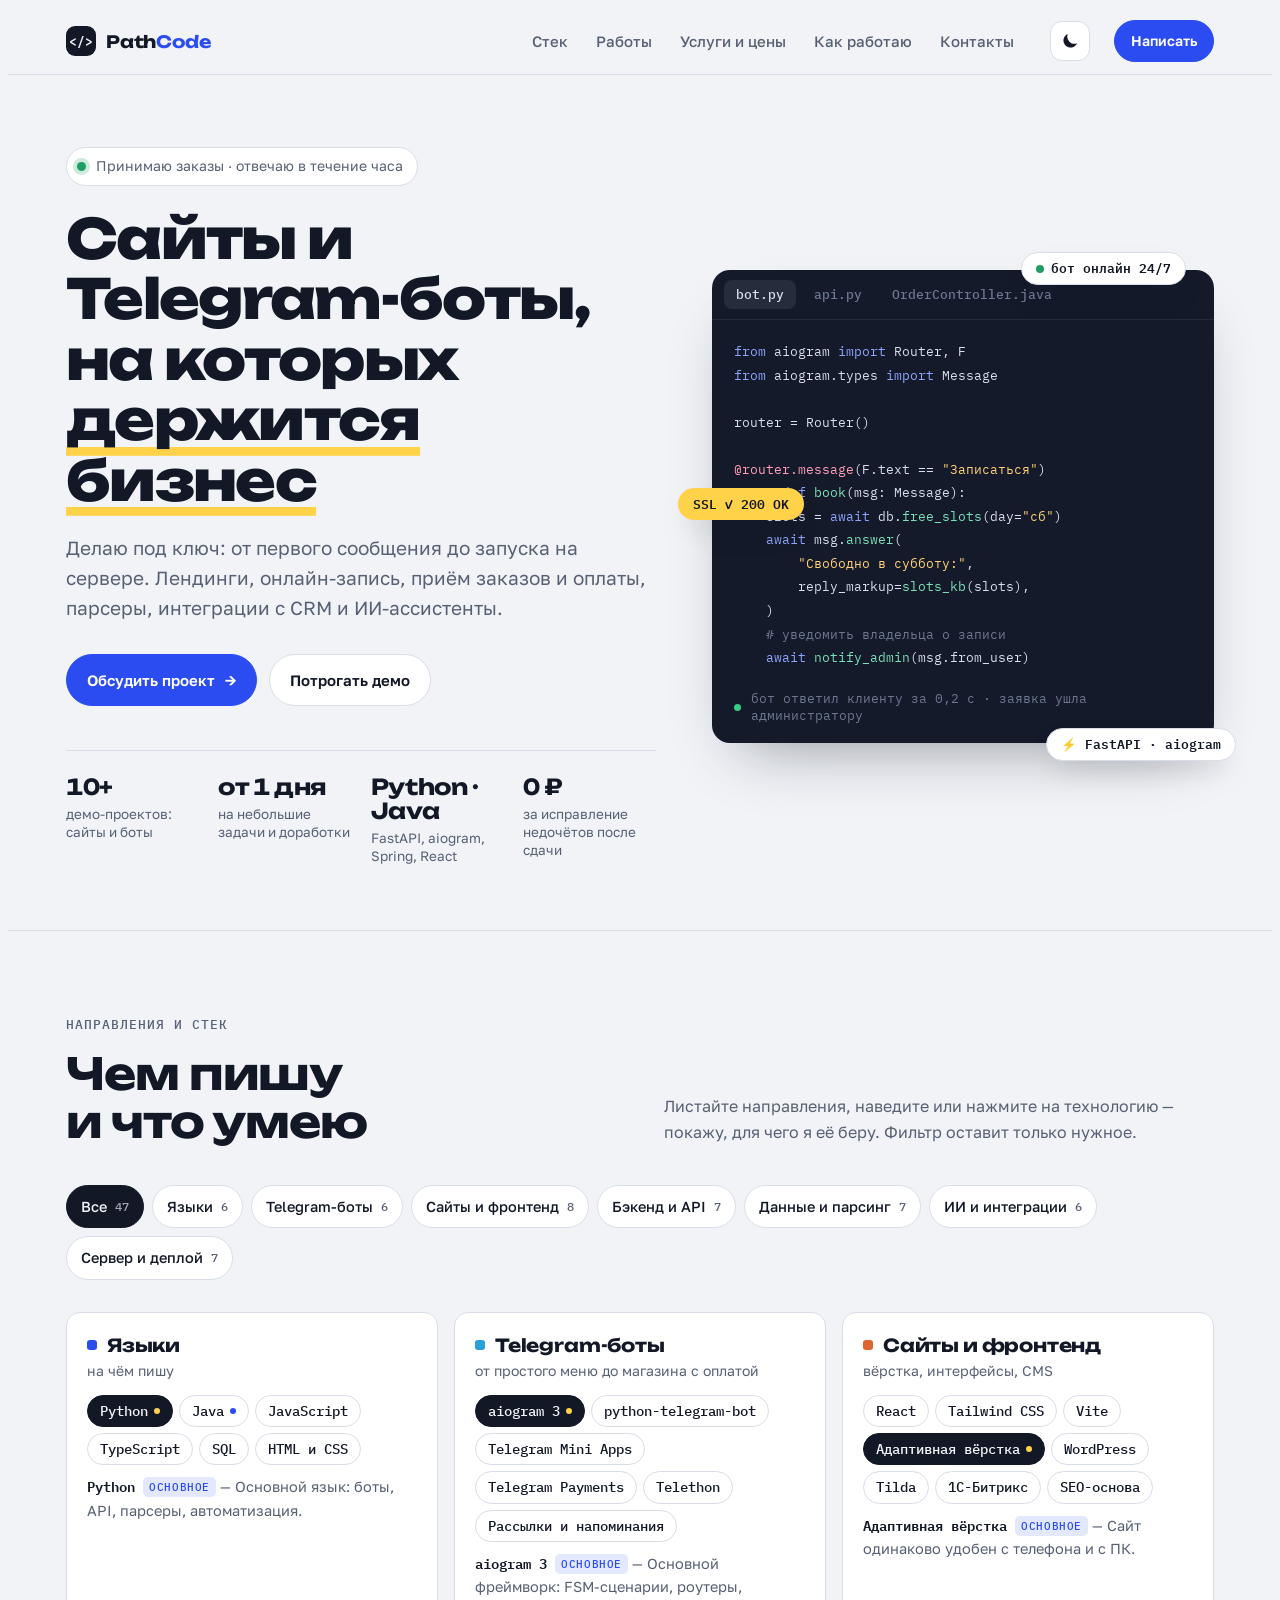
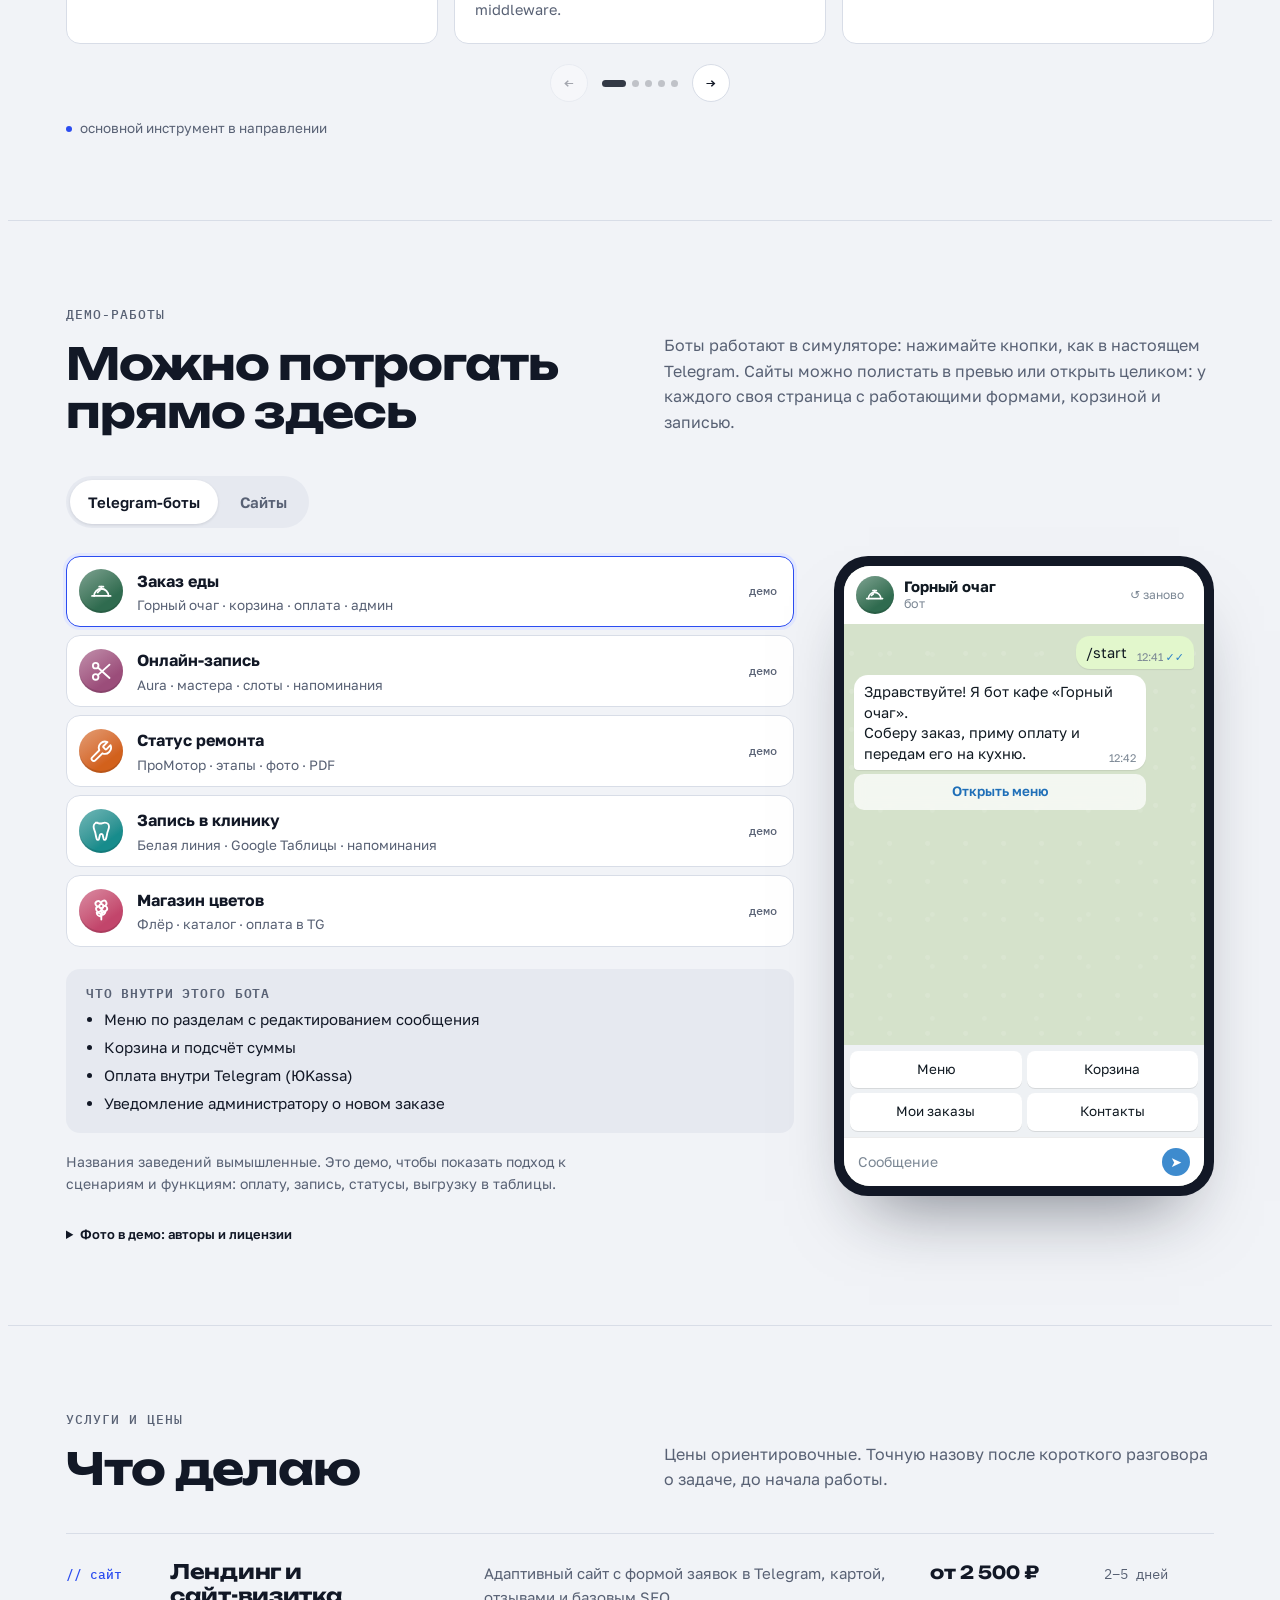
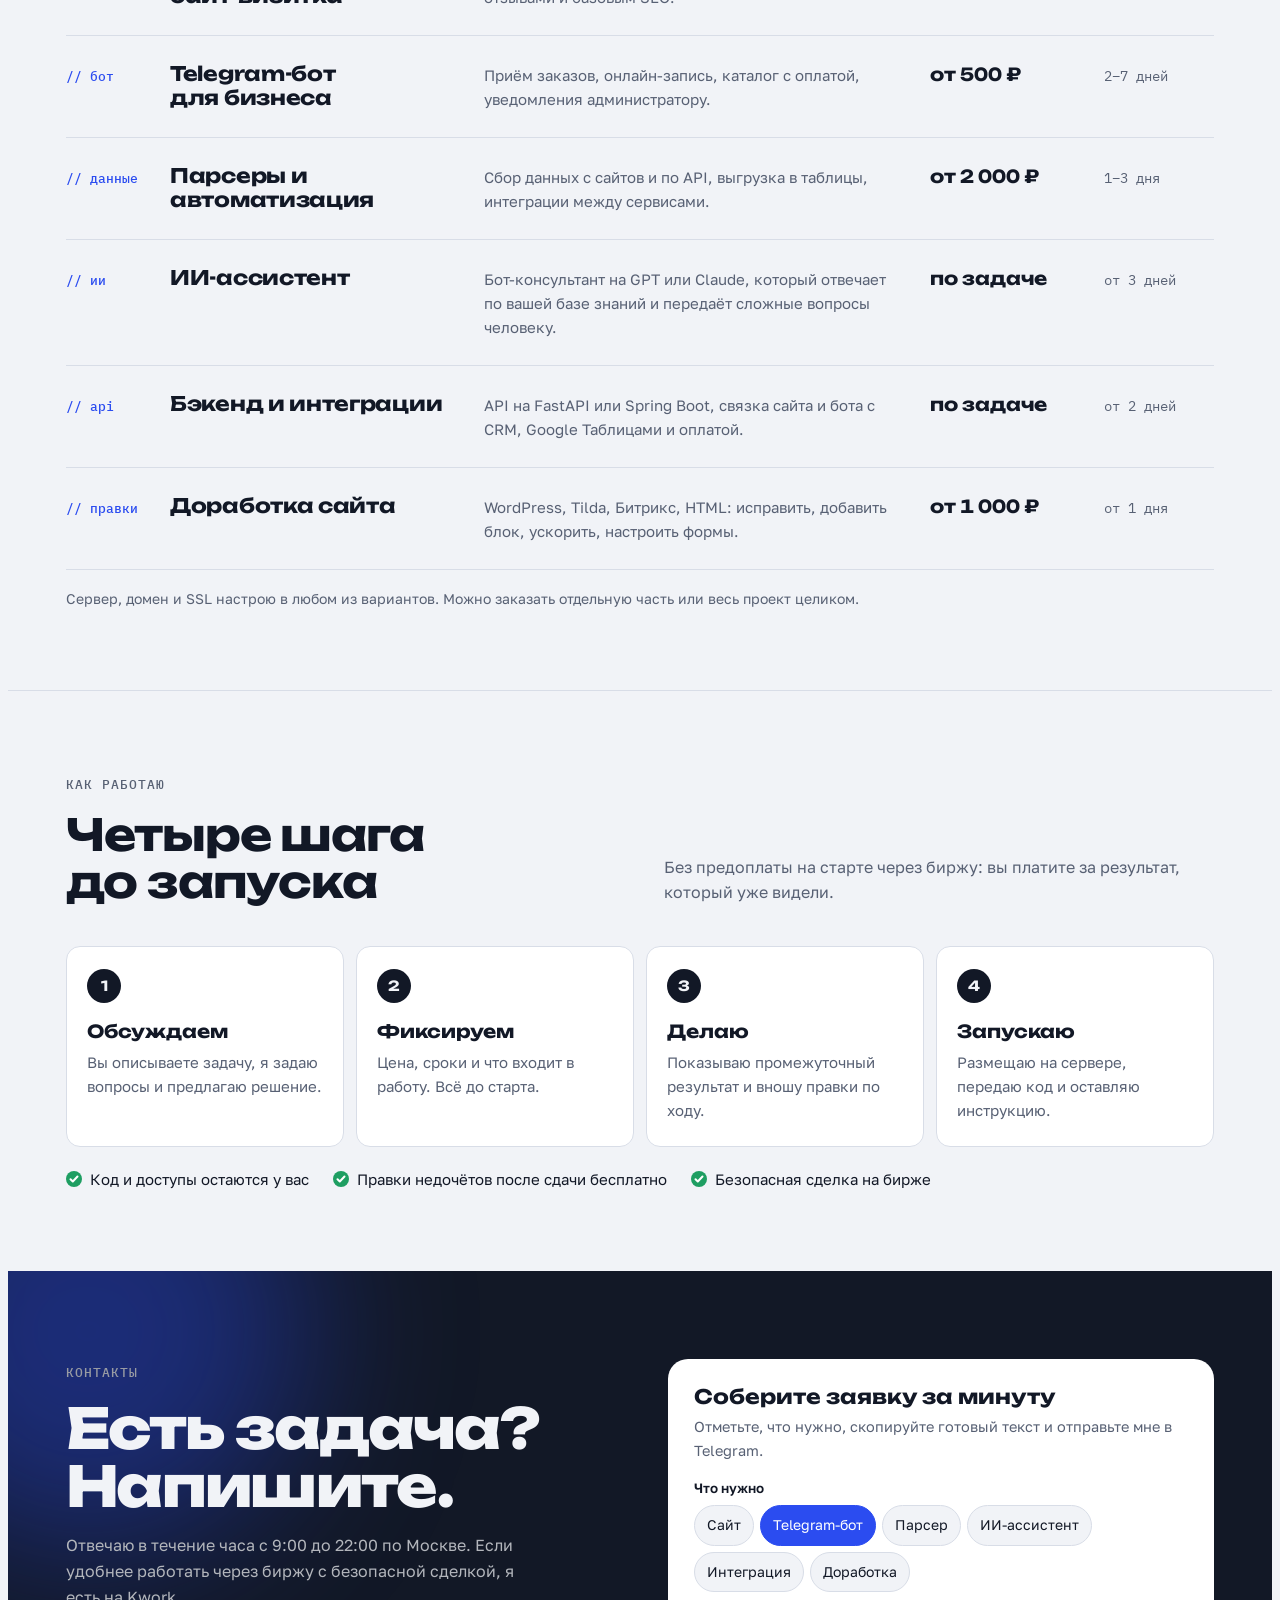
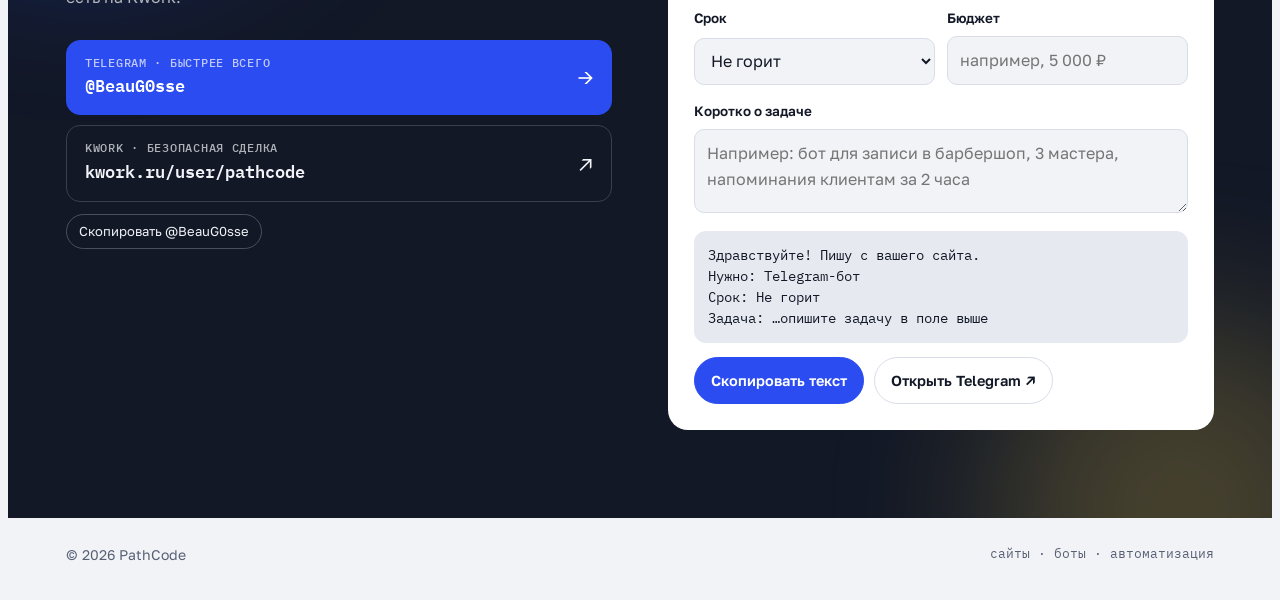
==== commit d3b92d31: "Стек — карусель карточек направлений: стрелки и точки на ПК, свайп на телефоне Co-Authored-By: Claud" ====
--- a/index.html
+++ b/index.html
@@ -525,6 +525,34 @@
   .fx-dk-m span{display:inline-block}
 }
 
+/* карусели: на телефоне услуги и шаги, стек — везде */
+.car-nav{display:none}
+.car-nav.on{display:flex;justify-content:center;align-items:center;gap:14px;margin-top:14px}
+.car-dots{display:flex;align-items:center;gap:6px}
+.car-dots button{width:7px;height:7px;padding:0;border:0;border-radius:7px;background:var(--ink);opacity:.22;transition:width .35s cubic-bezier(.3,1.4,.4,1),opacity .3s}
+.car-dots button[aria-current="true"]{width:24px;opacity:.85}
+.car-arr{width:38px;height:38px;border-radius:50%;border:1px solid var(--line);background:var(--surface);color:var(--ink);font:500 16px/1 var(--f-mono);display:grid;place-items:center;transition:border-color .15s,opacity .15s}
+.car-arr:hover:not(:disabled){border-color:var(--ink)}
+.car-arr:disabled{opacity:.35;cursor:default}
+.car::-webkit-scrollbar{display:none}
+.groups.car{display:flex;gap:16px;overflow-x:auto;overflow-y:hidden;scroll-snap-type:x mandatory;scrollbar-width:none;border-top:0;padding:4px 0 6px}
+.groups.car>.group{flex:0 0 calc((100% - 32px)/3);scroll-snap-align:start;display:flex;flex-direction:column;gap:14px;padding:22px 20px;
+  background:var(--surface);border:1px solid var(--line);border-radius:var(--r)}
+.groups.car>.group:only-child{flex-basis:100%}
+@media (max-width:1000px){.groups.car>.group{flex-basis:calc((100% - 16px)/2)}}
+@media (max-width:700px){
+  .svc.car,.steps4.car{display:flex;gap:12px;overflow-x:auto;overflow-y:hidden;scroll-snap-type:x mandatory;scrollbar-width:none;-webkit-overflow-scrolling:touch;
+    margin-inline:-16px;padding:6px 16px 12px;scroll-padding-inline:16px;border-top:0}
+  .car>*{flex:0 0 84%;scroll-snap-align:center;scroll-snap-stop:always;transform:scale(calc(1 - var(--c,0) * .06));opacity:calc(1 - var(--c,0) * .4);will-change:transform}
+  .svc.car .svc-row{align-content:start;background:var(--surface);border:1px solid var(--line);border-radius:var(--r);padding:22px 20px;min-height:230px}
+  .svc.car .svc-row p{margin-bottom:auto}
+  .groups.car{gap:12px;margin-inline:-16px;padding:6px 16px 12px;scroll-padding-inline:16px}
+  .groups.car>.group{flex-basis:84%;scroll-snap-align:center}
+  .groups.car>.group:only-child{flex-basis:100%}
+  .car-nav.on{margin-top:10px}
+  .car-arr{display:none}
+}
+
 /* появление */
 .fx .fx-in{animation:fxin .9s cubic-bezier(.2,.8,.2,1) both;animation-delay:calc(var(--i,0) * 110ms + 80ms)}
 .fx .fx-r{opacity:0;translate:0 30px;transition:opacity .8s cubic-bezier(.2,.8,.2,1),translate .9s cubic-bezier(.2,.8,.2,1);transition-delay:calc(var(--d,0) * 85ms)}
@@ -604,7 +632,7 @@
   <div class="wrap">
     <div class="sec-head">
       <div><span class="eyebrow">Направления и стек</span><h2>Чем пишу и что умею</h2></div>
-      <p>Наведите или нажмите на технологию, чтобы прочитать, для чего я её беру. Фильтр оставит только нужное направление.</p>
+      <p>Листайте направления, наведите или нажмите на технологию — покажу, для чего я её беру. Фильтр оставит только нужное.</p>
     </div>
     <div class="dirs" id="dirs" role="group" aria-label="Фильтр по направлению"></div>
     <div class="groups" id="groups"></div>
@@ -1292,6 +1320,48 @@
     {duration:650,easing:"cubic-bezier(.7,0,.2,1)",pseudoElement:"::view-transition-new(root)"}));
 });
 
+/* карусели: ряды становятся лентой со свайпом, точками и (на ПК) стрелками */
+const phoneMQ=matchMedia("(max-width:700px)");
+function carousel(c,mq){
+  const nav=d.createElement("div"),dots=d.createElement("div");
+  nav.className="car-nav";dots.className="car-dots";dots.setAttribute("aria-label","Листать");
+  const arr=(lbl,txt)=>{const b=d.createElement("button");b.type="button";b.className="car-arr";b.setAttribute("aria-label",lbl);b.textContent=txt;return b};
+  const prev=arr("Назад","←"),next=arr("Вперёд","→");
+  nav.append(prev,dots,next);c.after(nav);
+  let stops=[],cur=0,raf=0,hinted=false;
+  const on=()=>c.classList.contains("car");
+  /* позиции ленты: где каждая карточка встаёт на место (повторы у края схлопываются) */
+  function measure(){const items=[...c.children];stops=[];
+    if(on()&&items.length&&c.clientWidth){const cr=c.getBoundingClientRect(),max=c.scrollWidth-c.clientWidth,
+      start=getComputedStyle(items[0]).scrollSnapAlign.includes("start"),pad=parseFloat(getComputedStyle(c).scrollPaddingLeft)||0;
+      items.forEach(it=>{const r=it.getBoundingClientRect(),mid=c.scrollLeft+r.left+r.width/2-cr.left-c.clientLeft;
+        const t=Math.max(0,Math.min(max,start?mid-it.offsetWidth/2-pad:mid-c.clientWidth/2));
+        if(!stops.length||t-stops[stops.length-1]>2)stops.push(t)})}
+    if(dots.children.length!==stops.length)dots.innerHTML=stops.map((_,i)=>`<button type="button" aria-label="${i+1} из ${stops.length}"></button>`).join("")}
+  const go=i=>{if(!stops.length)return;i=Math.max(0,Math.min(stops.length-1,i));c.scrollTo({left:stops[i],behavior:RM?"auto":"smooth"})};
+  dots.addEventListener("click",e=>{const b=e.target.closest("button");if(b)go([...dots.children].indexOf(b))});
+  prev.addEventListener("click",()=>go(cur-1));next.addEventListener("click",()=>go(cur+1));
+  function upd(){raf=0;nav.classList.toggle("on",on()&&stops.length>1);if(!on()||!stops.length)return;
+    const w=c.clientWidth,cr=c.getBoundingClientRect();
+    [...c.children].forEach(it=>{const r=it.getBoundingClientRect();it.style.setProperty("--c",Math.min(Math.abs(r.left+r.width/2-cr.left-w/2)/w,1).toFixed(3))});
+    cur=stops.reduce((b,t,i)=>Math.abs(t-c.scrollLeft)<Math.abs(stops[b]-c.scrollLeft)?i:b,0);
+    [...dots.children].forEach((b,i)=>b.setAttribute("aria-current",i===cur));
+    prev.disabled=cur===0;next.disabled=cur===stops.length-1}
+  const refresh=()=>{measure();upd()};
+  c.addEventListener("scroll",()=>{if(!raf)raf=requestAnimationFrame(upd)},{passive:true});
+  function mode(){const v=!mq||mq.matches;c.classList.toggle("car",v);if(!v)[...c.children].forEach(it=>it.style.removeProperty("--c"));refresh()}
+  if(mq)mq.addEventListener("change",mode);mode();
+  if("ResizeObserver" in window)new ResizeObserver(()=>requestAnimationFrame(refresh)).observe(c);
+  /* фильтр стека перерисовывает карточки — ленту в начало и пересчитать */
+  new MutationObserver(()=>{c.scrollLeft=0;refresh()}).observe(c,{childList:true});
+  /* подсказка на телефоне, что ленту можно листать: один раз чуть сдвигаем при первом показе */
+  if(!RM&&"IntersectionObserver" in window){const o=new IntersectionObserver(es=>{if(!es[0].isIntersecting||hinted||!on()||!phoneMQ.matches)return;
+    hinted=true;o.disconnect();if(c.scrollLeft>4)return;
+    setTimeout(()=>{c.scrollTo({left:70,behavior:"smooth"});setTimeout(()=>c.scrollTo({left:0,behavior:"smooth"}),520)},400)},{threshold:.5});o.observe(c)}
+}
+$$(".svc,.steps4").forEach(c=>carousel(c,phoneMQ));
+carousel(d.getElementById("groups"),null);
+
 /* подсветка карточек за курсором */
 d.addEventListener("pointermove",e=>{const c=e.target.closest&&e.target.closest(".step,.tech");if(!c)return;
   const r=c.getBoundingClientRect();c.style.setProperty("--mx",e.clientX-r.left+"px");c.style.setProperty("--my",e.clientY-r.top+"px")},{passive:true});
@@ -1315,6 +1385,7 @@
 }),{threshold:.12,rootMargin:"0px 0px -6% 0px"});
 const groups=new Map();
 $$(".sec-head>div,.sec-head>p,.dirs,.groups,.switch,#pBots,#pSites,.svc-row,.svc-foot,.step,.guar,.contact h2,.contact .sub,.lnk,.copy-row,.brief").forEach(e=>{
+  if(e.parentNode.classList.contains("car"))return;
   const p=e.parentNode,k=groups.get(p)||0;groups.set(p,k+1);e.classList.add("fx-r");e.style.setProperty("--d",k%6);io.observe(e)});
 
 /* счётчик «10+» */
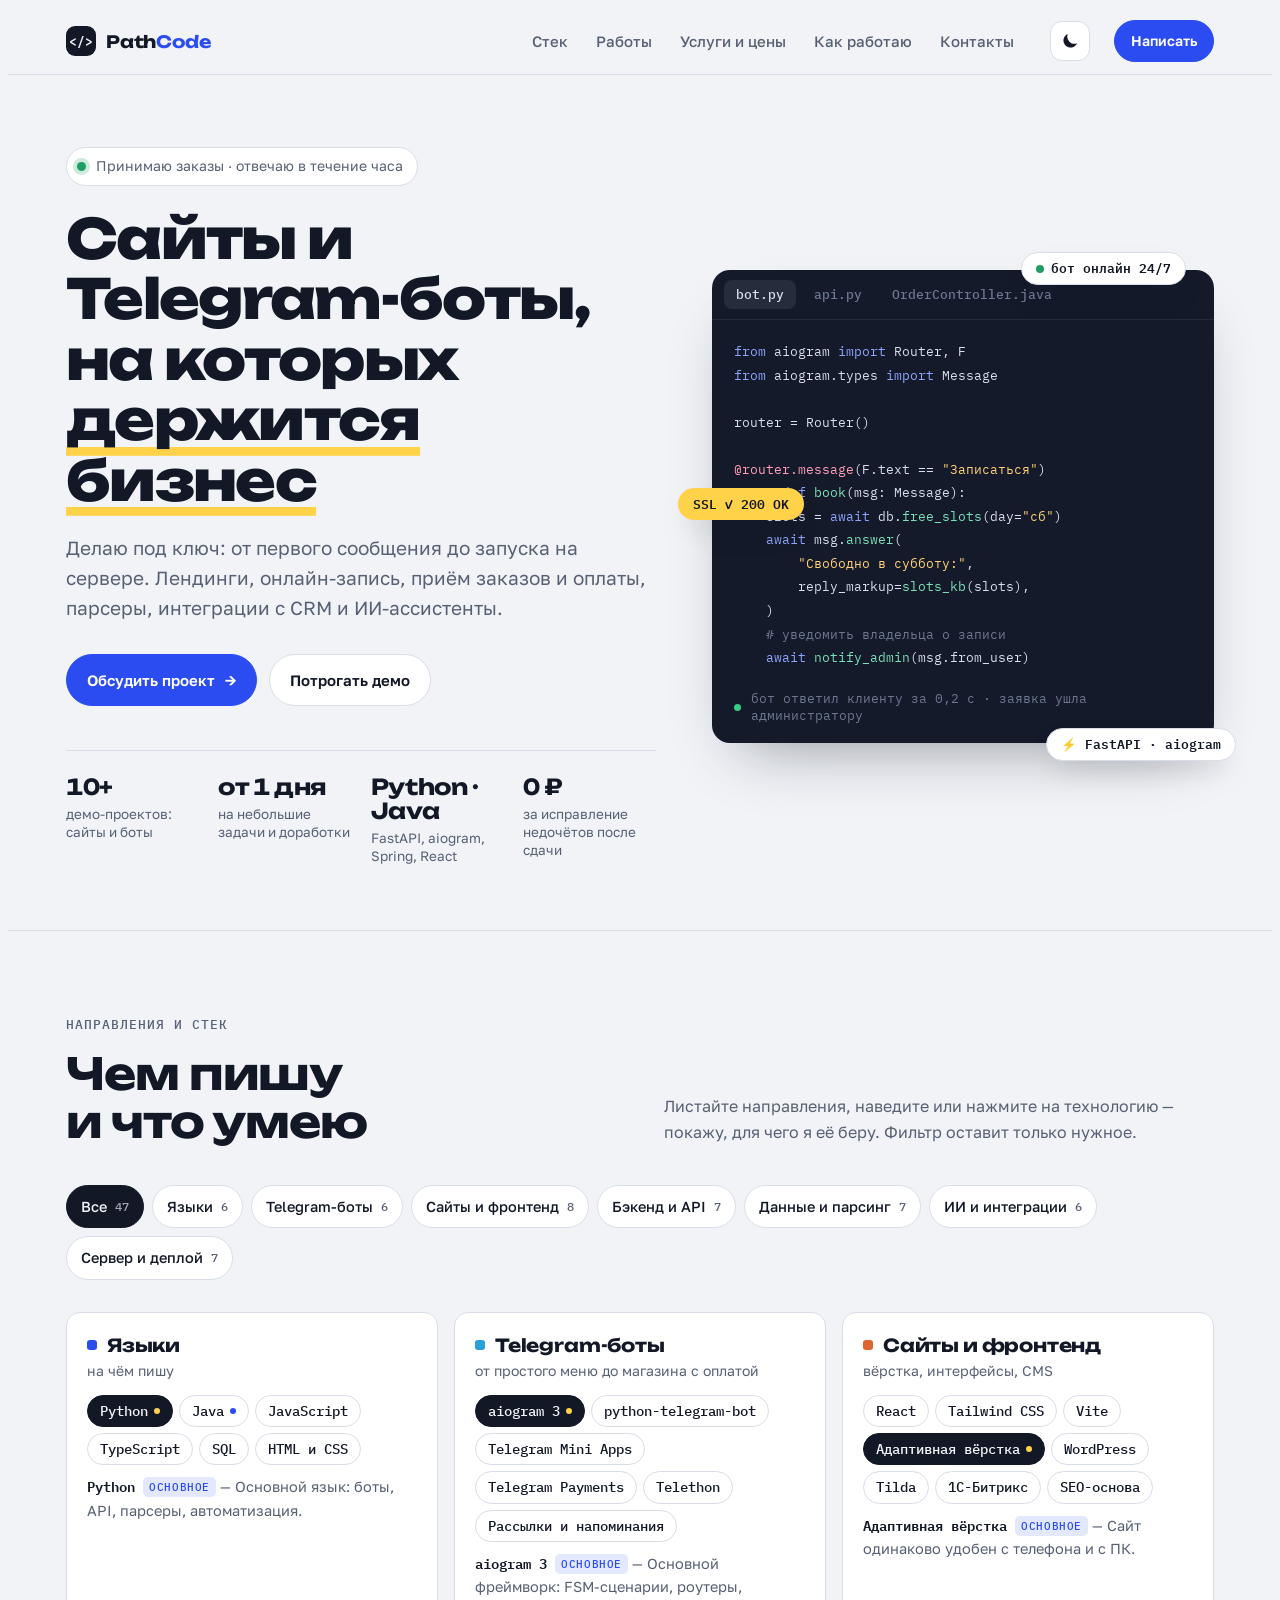
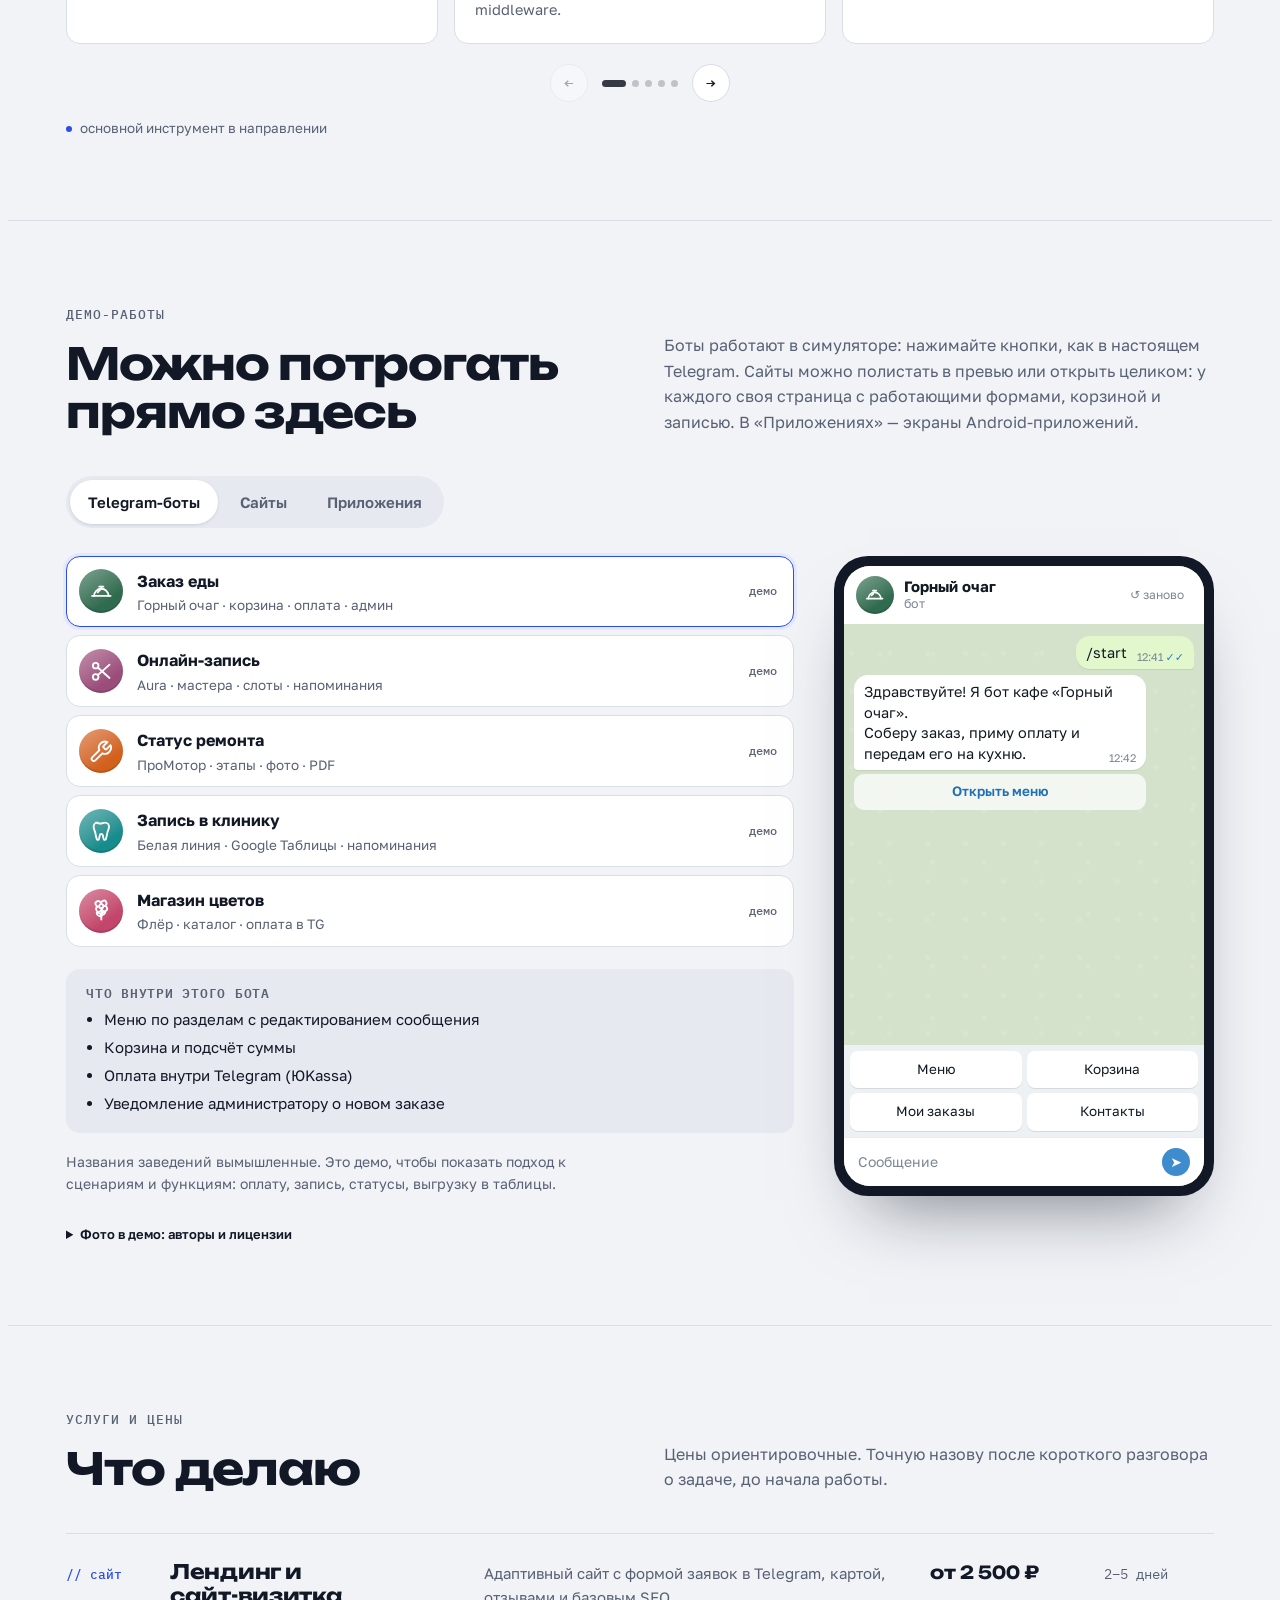
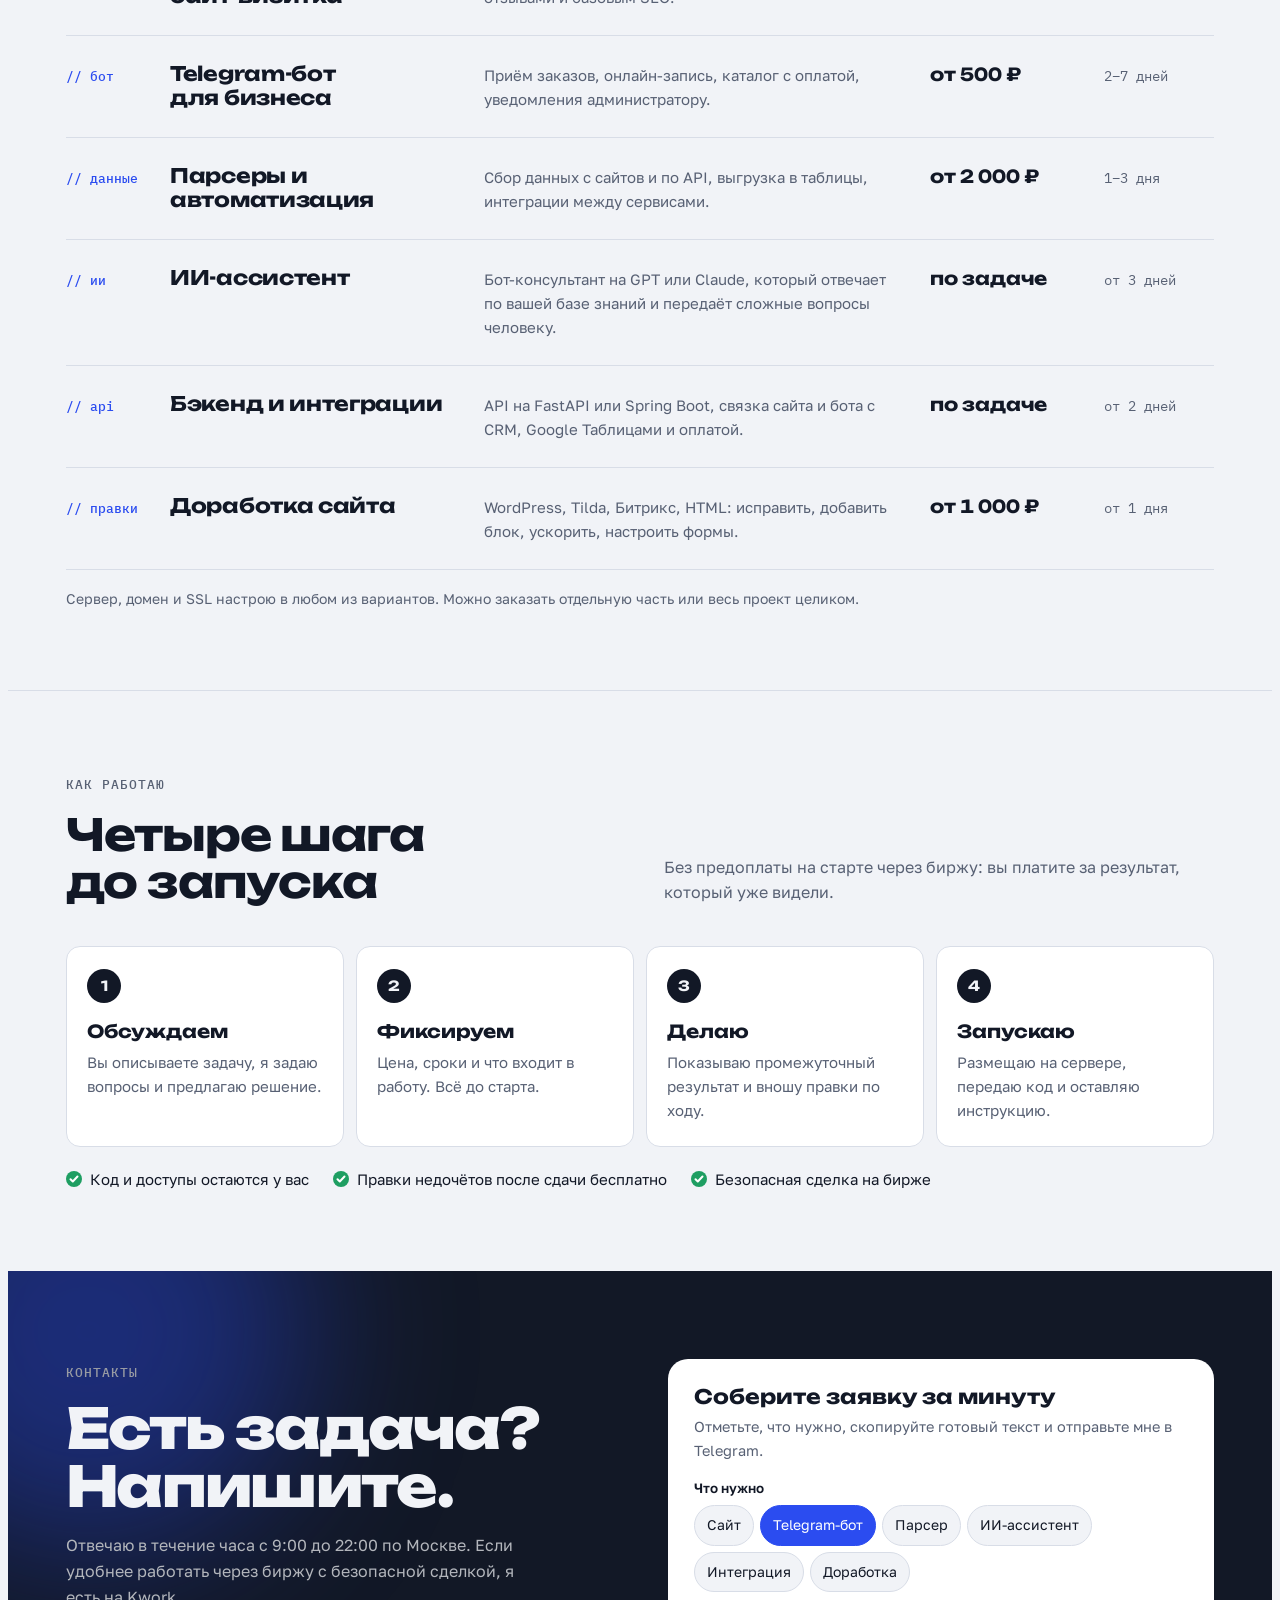
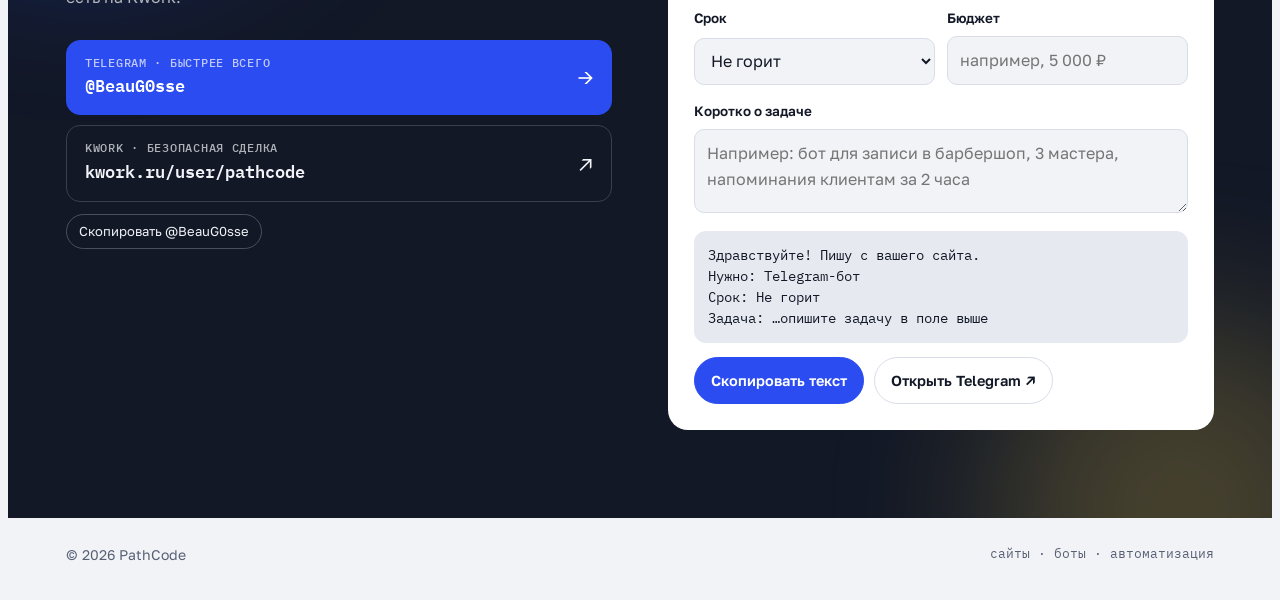
==== commit 590b6739: "Работы: вкладка «Приложения» с пятью концептами Android-приложений Запись в салон, доставка еды, фит" ====
--- a/index.html
+++ b/index.html
@@ -150,7 +150,8 @@
 
 /* works */
 .switch{display:inline-flex;padding:4px;background:var(--sunk);border-radius:999px;gap:4px;margin-bottom:28px}
-.switch button{border:0;background:transparent;padding:10px 18px;border-radius:999px;font-weight:600;font-size:15px;color:var(--muted)}
+.switch button{border:0;background:transparent;padding:10px 18px;border-radius:999px;font-weight:600;font-size:15px;color:var(--muted);white-space:nowrap}
+@media (max-width:420px){.switch{max-width:100%}.switch button{padding:9px 12px;font-size:14px}}
 .switch button[aria-selected="true"]{background:var(--surface);color:var(--ink);box-shadow:0 1px 3px rgba(18,24,38,.12)}
 .bots{display:grid;grid-template-columns:minmax(0,1fr) 380px;grid-template-areas:"list phone" "info phone";grid-template-rows:auto 1fr;gap:0 40px;align-items:start}
 .bot-list{grid-area:list}.bot-info{grid-area:info}.bots .phone{grid-area:phone}
@@ -251,6 +252,14 @@
 .credits ul{margin:10px 0 0;padding-left:18px;display:grid;gap:3px;columns:2}
 .credits a{color:var(--accent)}
 @media (max-width:700px){.credits ul{columns:1}}
+/* apps: три экрана приложения в ряд, на телефоне листаются свайпом */
+.apps-stage{padding:30px 22px 24px}
+.apps-row{display:grid;grid-template-columns:repeat(3,minmax(0,270px));gap:32px;justify-content:center;width:100%}
+.apps-row figure{margin:0}
+.apps-row img{display:block;width:100%;height:auto;filter:drop-shadow(0 24px 30px rgba(18,24,38,.26))}
+.apps-row figcaption{margin-top:14px;text-align:center;font-size:13.5px;font-weight:500;color:var(--muted)}
+@media (max-width:760px){.apps-row{display:flex;overflow-x:auto;scroll-snap-type:x mandatory;gap:16px;padding:0 4px 6px;justify-content:flex-start;overscroll-behavior-x:contain}
+  .apps-row figure{flex:0 0 70%;scroll-snap-align:center}}
 @media (max-width:640px){.stage{padding:10px;border-radius:16px}.dev{margin-left:0}.b-view{height:500px}.b-view.live{height:560px}}
 
 /* mock sites */
@@ -644,11 +653,12 @@
   <div class="wrap">
     <div class="sec-head">
       <div><span class="eyebrow">Демо-работы</span><h2>Можно потрогать прямо здесь</h2></div>
-      <p>Боты работают в симуляторе: нажимайте кнопки, как в настоящем Telegram. Сайты можно полистать в превью или открыть целиком: у каждого своя страница с работающими формами, корзиной и записью.</p>
+      <p>Боты работают в симуляторе: нажимайте кнопки, как в настоящем Telegram. Сайты можно полистать в превью или открыть целиком: у каждого своя страница с работающими формами, корзиной и записью. В «Приложениях» — экраны Android-приложений.</p>
     </div>
     <div class="switch" role="tablist" aria-label="Тип работ">
       <button role="tab" aria-selected="true" aria-controls="pBots" id="tBots">Telegram-боты</button>
       <button role="tab" aria-selected="false" aria-controls="pSites" id="tSites">Сайты</button>
+      <button role="tab" aria-selected="false" aria-controls="pApps" id="tApps">Приложения</button>
     </div>
 
     <div id="pBots" role="tabpanel" aria-labelledby="tBots">
@@ -683,6 +693,12 @@
         </div>
       </div>
       <p class="site-cap" id="siteCap"></p>
+    </div>
+
+    <div id="pApps" role="tabpanel" aria-labelledby="tApps" hidden>
+      <div class="site-tabs"><div id="appTabs" style="display:contents"></div></div>
+      <div class="stage apps-stage"><div class="apps-row" id="appRow"></div></div>
+      <p class="site-cap" id="appCap"></p>
     </div>
     <details class="credits"><summary>Фото в демо: авторы и лицензии</summary><ul><li><a href="https://www.flickr.com/photos/12651126@N05/2333257753" target="_blank" rel="noopener">Fire</a>, Michael Budde, CC BY-SA 2.0</li><li><a href="https://www.flickr.com/photos/77742560@N06/29486941184" target="_blank" rel="noopener">Another Georgian favourite, the Khinkali</a>, shankar s., CC BY 2.0</li><li><a href="https://www.rawpixel.com/image/5908908/image-public-domain-summer-food" target="_blank" rel="noopener">Free grilling meat skewers photo</a>, автор не указан, CC0</li><li><a href="https://www.flickr.com/photos/10579374@N05/5602170315" target="_blank" rel="noopener">Khachapuri</a>, salvagekat, CC BY-SA 2.0</li><li><a href="https://www.flickr.com/photos/39976636@N03/11070828595" target="_blank" rel="noopener">Chipped tooth repair today. #dentist</a>, AFresh1, CC BY 2.0</li><li><a href="https://www.flickr.com/photos/52215361@N02/7884456250" target="_blank" rel="noopener">Homa Manicure</a>, Lelê Breveglieri, CC BY 2.0</li><li><a href="https://commons.wikimedia.org/w/index.php?curid=113443523" target="_blank" rel="noopener">Car repair shop</a>, Martin Vorel, CC BY-SA 4.0</li><li><a href="https://www.flickr.com/photos/42982698@N00/9163072760" target="_blank" rel="noopener">That is a sad brake rotor.</a>, cjmartin, CC BY 2.0</li><li><a href="https://www.rawpixel.com/image/5905295/photo-image-flower-public-domain-plant" target="_blank" rel="noopener">Free pink rose bouquet image</a>, автор не указан, CC0</li><li><a href="https://www.flickr.com/photos/45880014@N03/7099106625" target="_blank" rel="noopener">Pink Rose Bouquet</a>, Kurozumi, CC BY 2.0</li><li><a href="https://www.flickr.com/photos/24742305@N00/3065229481" target="_blank" rel="noopener">Thanksgiving Bouquet - Orange</a>, John-Morgan, CC BY 2.0</li><li><a href="https://www.flickr.com/photos/53133240@N00/112651128" target="_blank" rel="noopener">tulips dark background</a>, Muffet, CC BY 2.0</li><li><a href="https://www.flickr.com/photos/62938898@N00/6918197938" target="_blank" rel="noopener">Lisianthus (sorting out)</a>, Tatters ✾, CC BY-SA 2.0</li></ul></details>
   </div>
@@ -902,7 +918,7 @@
 renderStack();
 
 /* ---------- works tabs ---------- */
-const tabs=[[$("#tBots"),$("#pBots")],[$("#tSites"),$("#pSites")]];
+const tabs=[[$("#tBots"),$("#pBots")],[$("#tSites"),$("#pSites")],[$("#tApps"),$("#pApps")]];
 tabs.forEach(([t,p])=>t.onclick=()=>tabs.forEach(([t2,p2])=>{const on=t2===t;t2.setAttribute("aria-selected",on);p2.hidden=!on;}));
 
 /* ---------- telegram bots ---------- */
@@ -1220,7 +1236,7 @@
 function renderSite(){
   const s=SITES.find(x=>x.id===siteSel);
   $("#siteTabs").innerHTML=SITES.map(x=>`<button class="site-tab" type="button" data-id="${x.id}" aria-pressed="${x.id===siteSel}" style="--c:${x.c}"><i></i>${esc(x.tab)}</button>`).join("");
-  document.querySelectorAll(".site-tab").forEach(b=>b.onclick=()=>{siteSel=b.dataset.id;renderSite()});
+  document.querySelectorAll("#siteTabs .site-tab").forEach(b=>b.onclick=()=>{siteSel=b.dataset.id;renderSite()});
   $("#bUrl").textContent="https://"+s.url;$("#bOpen").href="works/"+s.id+".html";
   const v=$("#bView");v.classList.add("live");
   v.innerHTML=`<iframe class="b-frame" src="works/${s.id}.html" title="Демо-сайт ${esc(s.name)}"></iframe><div class="b-fallback" hidden>${siteHTML(s)}</div>`;
@@ -1233,6 +1249,34 @@
   $("#browser").classList.toggle("mob",b.dataset.dev==="mob");
 });
 renderSite();
+
+const APPS=[
+{id:"salon",tab:"Запись в салон",c:"#D6457A",name:"Онлайн-запись в салон красоты",
+ cap:"Клиент сам выбирает услугу, мастера и свободное окно, за 2 часа до визита приходит напоминание. Светлая тема с глубоким винным баннером.",
+ scr:["Главная","Выбор времени","Запись подтверждена"]},
+{id:"food",tab:"Доставка еды",c:"#FF6B2C",name:"Доставка для кафе",
+ cap:"Меню, корзина и курьер на карте: заказы идут напрямую в кафе, без комиссии агрегаторов. Оплата картой и СБП.",
+ scr:["Меню","Корзина","Курьер в пути"]},
+{id:"fit",tab:"Фитнес-клуб",c:"#9CC414",name:"Приложение фитнес-клуба",
+ cap:"Абонемент, расписание с записью в один клик и QR-пропуск на входе. Тёмная тема с салатовым акцентом.",
+ scr:["Главная","Расписание","QR-пропуск"]},
+{id:"money",tab:"Учёт финансов",c:"#5046E5",name:"Учёт доходов и расходов",
+ cap:"Выручка, траты и прибыль за любой период, операции по категориям, расход вносится за пару касаний. Для кафе, магазинов и мастерских.",
+ scr:["Обзор","Операции","Новая операция"]},
+{id:"school",tab:"Онлайн-школа",c:"#6D4AFF",name:"Приложение онлайн-школы",
+ cap:"Курсы с прогрессом, видеоуроки с материалами и заданиями, дипломы в профиле.",
+ scr:["Главная","Урок","Профиль"]}
+];
+let appSel="salon";
+function renderApp(){
+  const a=APPS.find(x=>x.id===appSel);
+  $("#appTabs").innerHTML=APPS.map(x=>`<button class="site-tab" type="button" data-app="${x.id}" aria-pressed="${x.id===appSel}" style="--c:${x.c}"><i></i>${esc(x.tab)}</button>`).join("");
+  document.querySelectorAll("#appTabs .site-tab").forEach(b=>b.onclick=()=>{appSel=b.dataset.app;renderApp()});
+  $("#appRow").innerHTML=a.scr.map((t,i)=>`<figure><img src="img/app-${a.id}-${i+1}.webp" width="600" height="1263" alt="${esc(a.name)}: экран «${esc(t)}»" loading="lazy" decoding="async"><figcaption>${esc(t)}</figcaption></figure>`).join("");
+  $("#appRow").scrollLeft=0;
+  $("#appCap").textContent=a.name+". "+a.cap+" Концепт интерфейса, названия вымышленные.";
+}
+renderApp();
 
 /* ---------- copy helpers ---------- */
 async function copyText(text,msgEl,ok){
@@ -1384,7 +1428,7 @@
   setTimeout(()=>t.classList.remove("fx-r","fx-v"),1600);
 }),{threshold:.12,rootMargin:"0px 0px -6% 0px"});
 const groups=new Map();
-$$(".sec-head>div,.sec-head>p,.dirs,.groups,.switch,#pBots,#pSites,.svc-row,.svc-foot,.step,.guar,.contact h2,.contact .sub,.lnk,.copy-row,.brief").forEach(e=>{
+$$(".sec-head>div,.sec-head>p,.dirs,.groups,.switch,#pBots,#pSites,#pApps,.svc-row,.svc-foot,.step,.guar,.contact h2,.contact .sub,.lnk,.copy-row,.brief").forEach(e=>{
   if(e.parentNode.classList.contains("car"))return;
   const p=e.parentNode,k=groups.get(p)||0;groups.set(p,k+1);e.classList.add("fx-r");e.style.setProperty("--d",k%6);io.observe(e)});
 
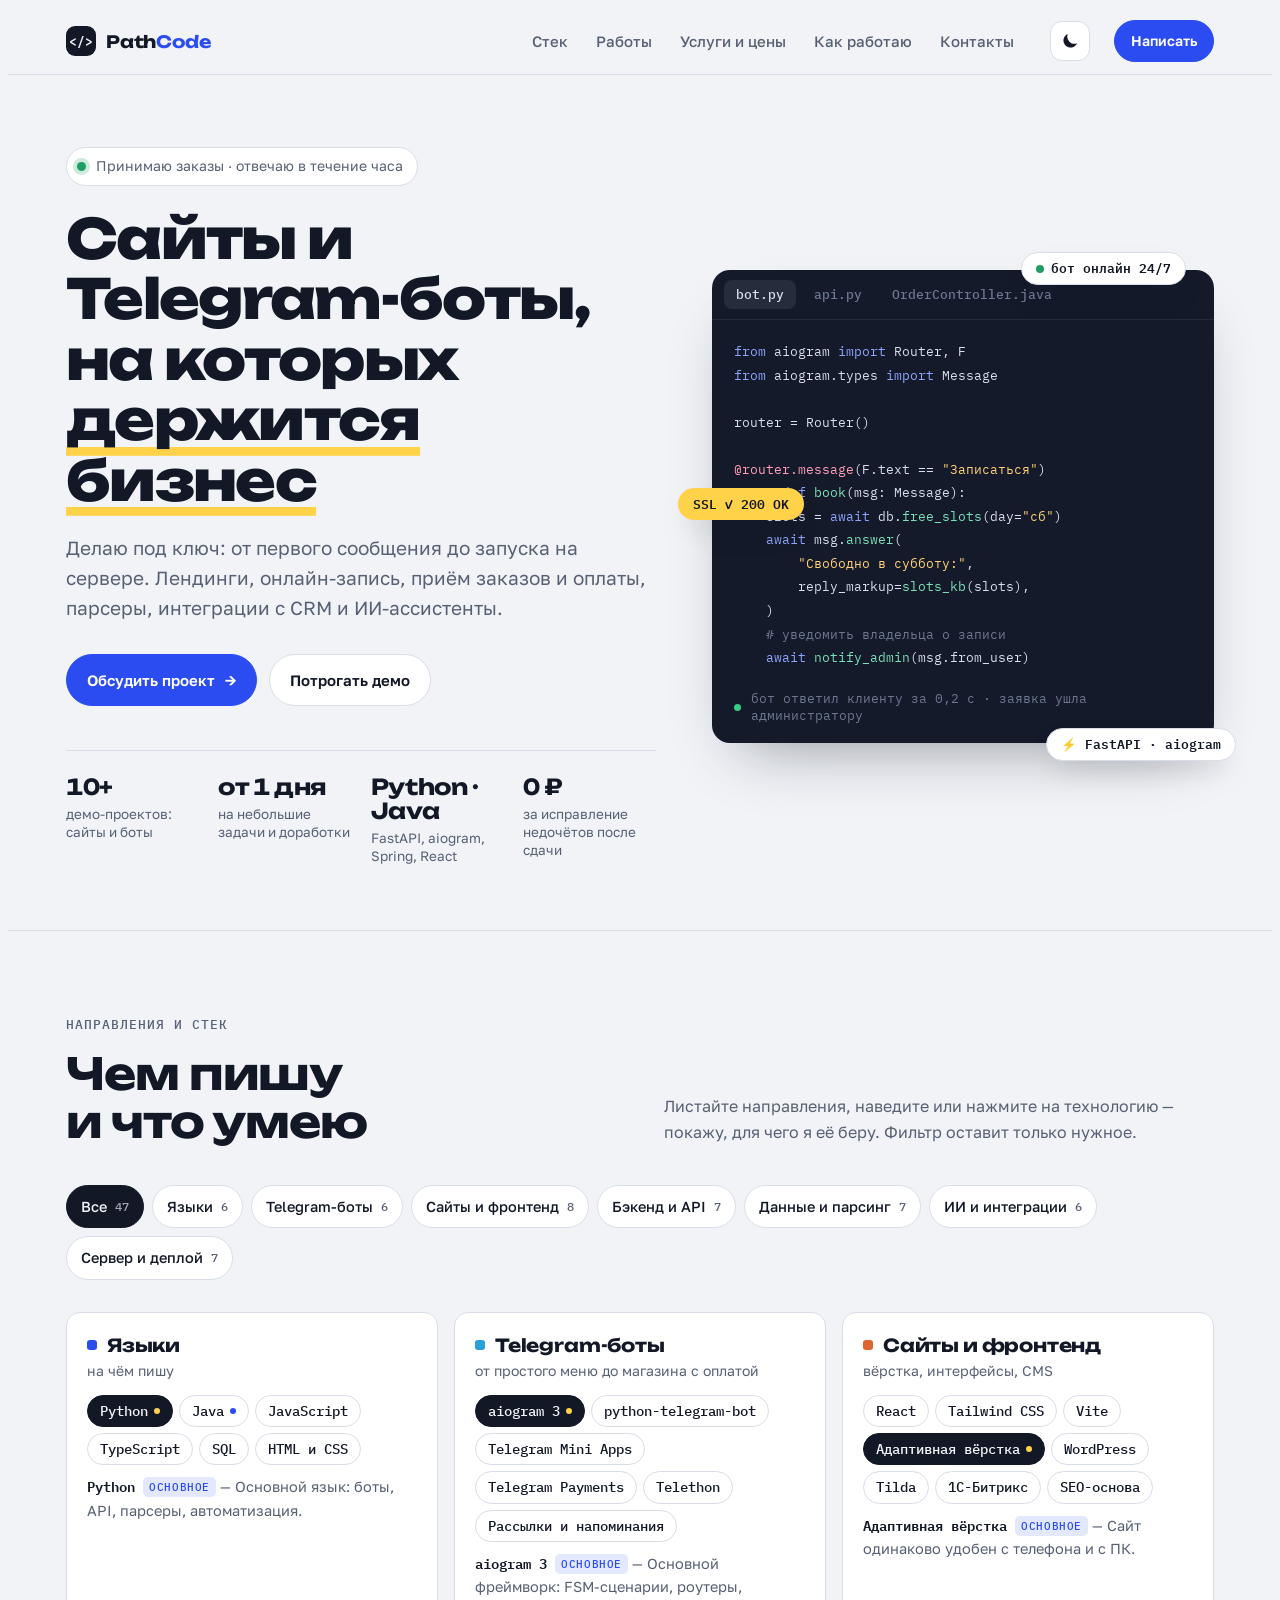
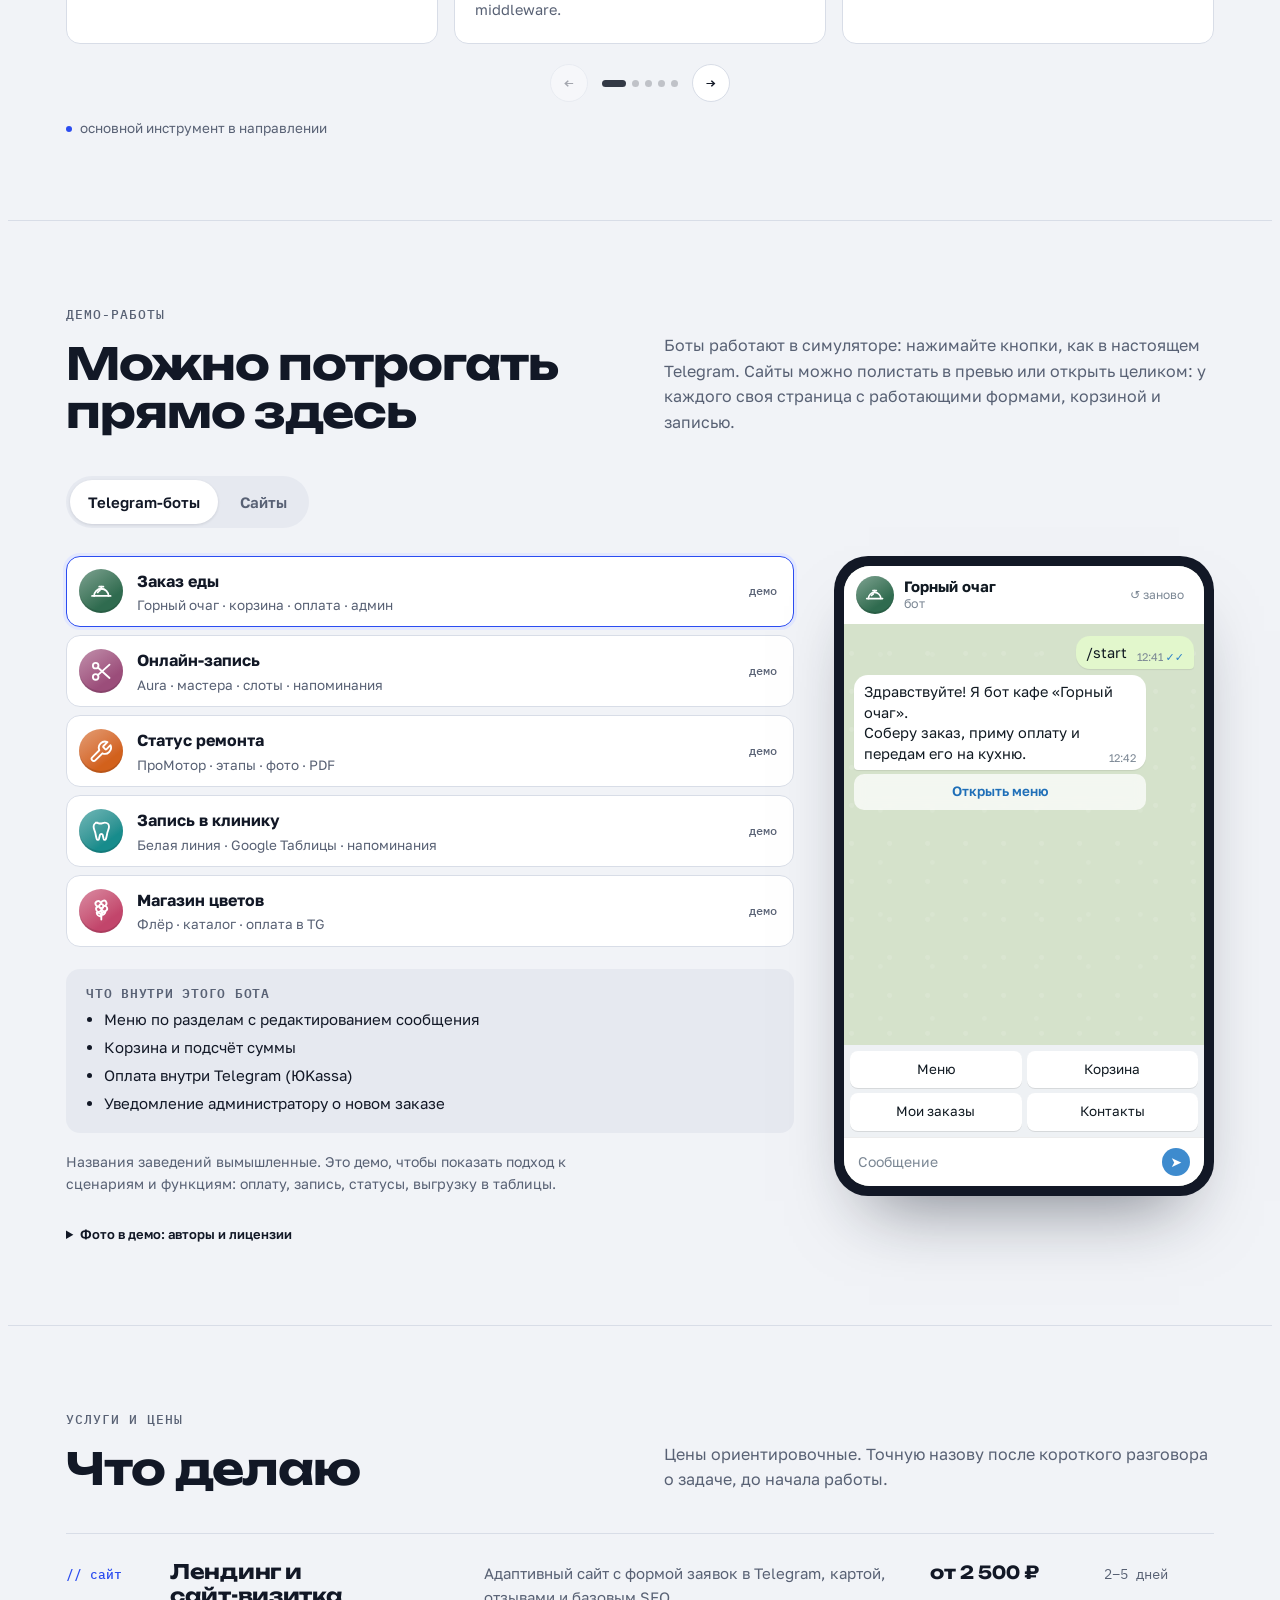
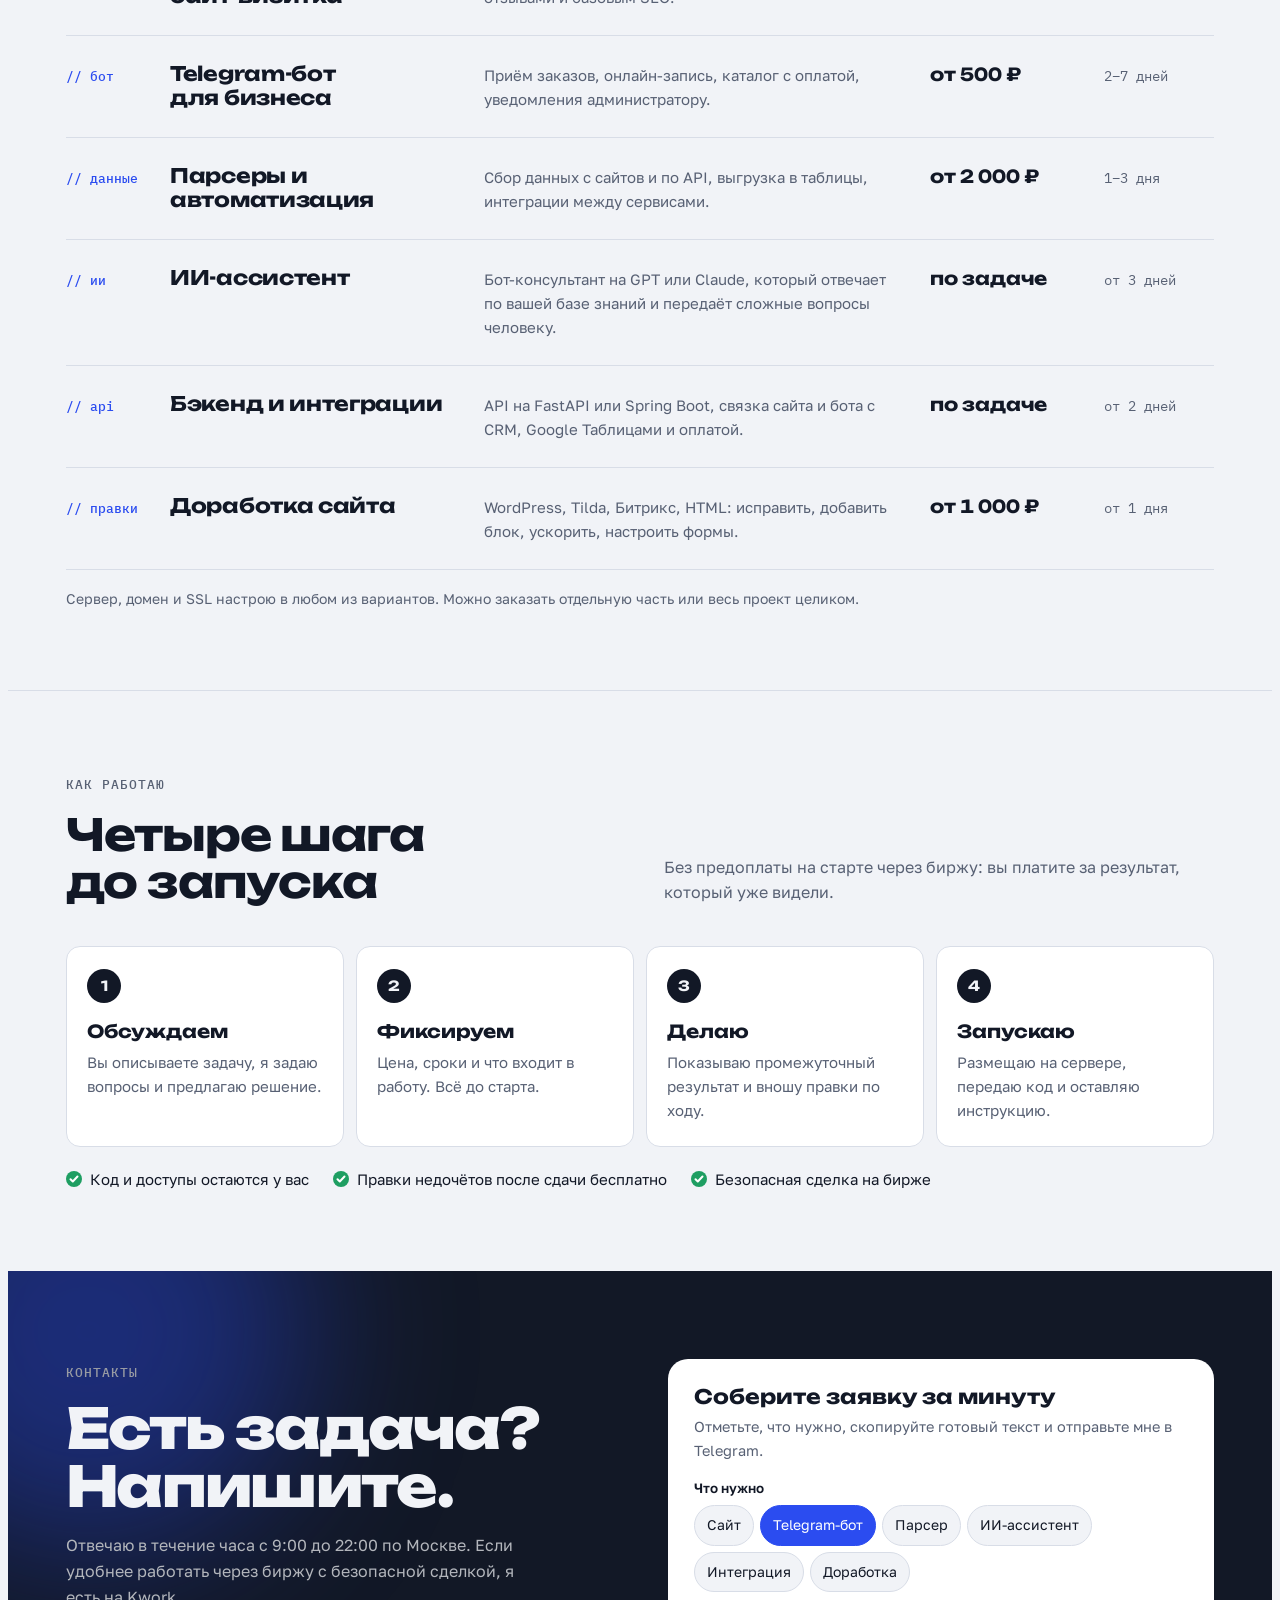
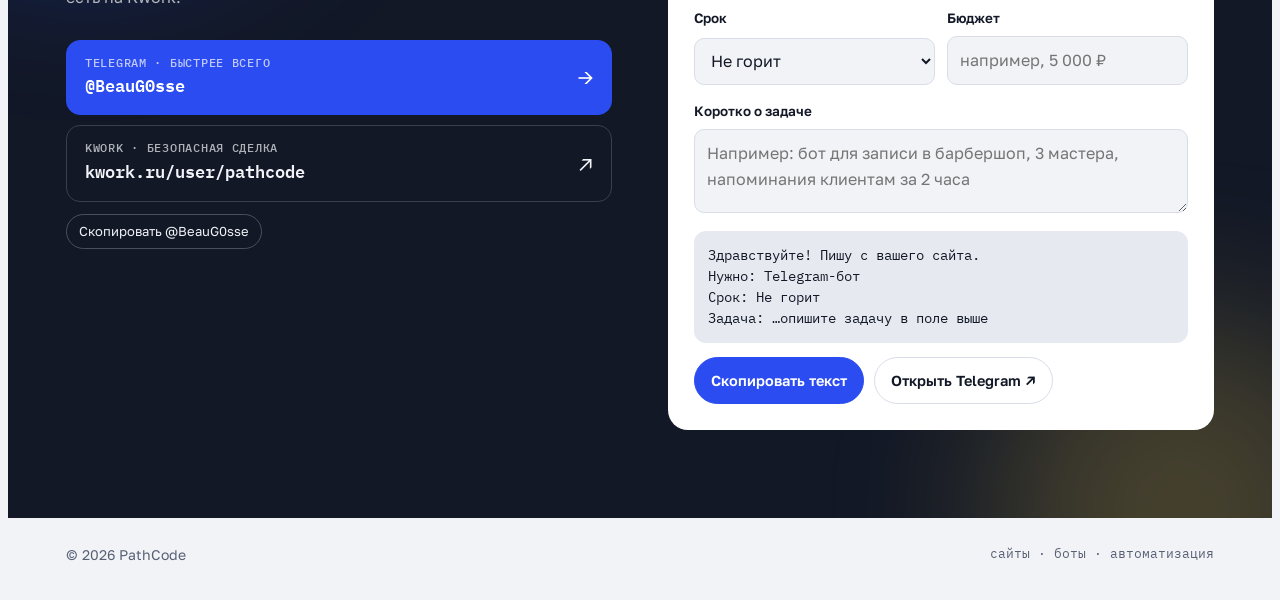
==== commit 987084c0: "Откат вкладки «Приложения» в блоке «Работы» Возвращает page.html, index.html и README.md к состоянию" ====
--- a/index.html
+++ b/index.html
@@ -150,8 +150,7 @@
 
 /* works */
 .switch{display:inline-flex;padding:4px;background:var(--sunk);border-radius:999px;gap:4px;margin-bottom:28px}
-.switch button{border:0;background:transparent;padding:10px 18px;border-radius:999px;font-weight:600;font-size:15px;color:var(--muted);white-space:nowrap}
-@media (max-width:420px){.switch{max-width:100%}.switch button{padding:9px 12px;font-size:14px}}
+.switch button{border:0;background:transparent;padding:10px 18px;border-radius:999px;font-weight:600;font-size:15px;color:var(--muted)}
 .switch button[aria-selected="true"]{background:var(--surface);color:var(--ink);box-shadow:0 1px 3px rgba(18,24,38,.12)}
 .bots{display:grid;grid-template-columns:minmax(0,1fr) 380px;grid-template-areas:"list phone" "info phone";grid-template-rows:auto 1fr;gap:0 40px;align-items:start}
 .bot-list{grid-area:list}.bot-info{grid-area:info}.bots .phone{grid-area:phone}
@@ -252,14 +251,6 @@
 .credits ul{margin:10px 0 0;padding-left:18px;display:grid;gap:3px;columns:2}
 .credits a{color:var(--accent)}
 @media (max-width:700px){.credits ul{columns:1}}
-/* apps: три экрана приложения в ряд, на телефоне листаются свайпом */
-.apps-stage{padding:30px 22px 24px}
-.apps-row{display:grid;grid-template-columns:repeat(3,minmax(0,270px));gap:32px;justify-content:center;width:100%}
-.apps-row figure{margin:0}
-.apps-row img{display:block;width:100%;height:auto;filter:drop-shadow(0 24px 30px rgba(18,24,38,.26))}
-.apps-row figcaption{margin-top:14px;text-align:center;font-size:13.5px;font-weight:500;color:var(--muted)}
-@media (max-width:760px){.apps-row{display:flex;overflow-x:auto;scroll-snap-type:x mandatory;gap:16px;padding:0 4px 6px;justify-content:flex-start;overscroll-behavior-x:contain}
-  .apps-row figure{flex:0 0 70%;scroll-snap-align:center}}
 @media (max-width:640px){.stage{padding:10px;border-radius:16px}.dev{margin-left:0}.b-view{height:500px}.b-view.live{height:560px}}
 
 /* mock sites */
@@ -653,12 +644,11 @@
   <div class="wrap">
     <div class="sec-head">
       <div><span class="eyebrow">Демо-работы</span><h2>Можно потрогать прямо здесь</h2></div>
-      <p>Боты работают в симуляторе: нажимайте кнопки, как в настоящем Telegram. Сайты можно полистать в превью или открыть целиком: у каждого своя страница с работающими формами, корзиной и записью. В «Приложениях» — экраны Android-приложений.</p>
+      <p>Боты работают в симуляторе: нажимайте кнопки, как в настоящем Telegram. Сайты можно полистать в превью или открыть целиком: у каждого своя страница с работающими формами, корзиной и записью.</p>
     </div>
     <div class="switch" role="tablist" aria-label="Тип работ">
       <button role="tab" aria-selected="true" aria-controls="pBots" id="tBots">Telegram-боты</button>
       <button role="tab" aria-selected="false" aria-controls="pSites" id="tSites">Сайты</button>
-      <button role="tab" aria-selected="false" aria-controls="pApps" id="tApps">Приложения</button>
     </div>
 
     <div id="pBots" role="tabpanel" aria-labelledby="tBots">
@@ -693,12 +683,6 @@
         </div>
       </div>
       <p class="site-cap" id="siteCap"></p>
-    </div>
-
-    <div id="pApps" role="tabpanel" aria-labelledby="tApps" hidden>
-      <div class="site-tabs"><div id="appTabs" style="display:contents"></div></div>
-      <div class="stage apps-stage"><div class="apps-row" id="appRow"></div></div>
-      <p class="site-cap" id="appCap"></p>
     </div>
     <details class="credits"><summary>Фото в демо: авторы и лицензии</summary><ul><li><a href="https://www.flickr.com/photos/12651126@N05/2333257753" target="_blank" rel="noopener">Fire</a>, Michael Budde, CC BY-SA 2.0</li><li><a href="https://www.flickr.com/photos/77742560@N06/29486941184" target="_blank" rel="noopener">Another Georgian favourite, the Khinkali</a>, shankar s., CC BY 2.0</li><li><a href="https://www.rawpixel.com/image/5908908/image-public-domain-summer-food" target="_blank" rel="noopener">Free grilling meat skewers photo</a>, автор не указан, CC0</li><li><a href="https://www.flickr.com/photos/10579374@N05/5602170315" target="_blank" rel="noopener">Khachapuri</a>, salvagekat, CC BY-SA 2.0</li><li><a href="https://www.flickr.com/photos/39976636@N03/11070828595" target="_blank" rel="noopener">Chipped tooth repair today. #dentist</a>, AFresh1, CC BY 2.0</li><li><a href="https://www.flickr.com/photos/52215361@N02/7884456250" target="_blank" rel="noopener">Homa Manicure</a>, Lelê Breveglieri, CC BY 2.0</li><li><a href="https://commons.wikimedia.org/w/index.php?curid=113443523" target="_blank" rel="noopener">Car repair shop</a>, Martin Vorel, CC BY-SA 4.0</li><li><a href="https://www.flickr.com/photos/42982698@N00/9163072760" target="_blank" rel="noopener">That is a sad brake rotor.</a>, cjmartin, CC BY 2.0</li><li><a href="https://www.rawpixel.com/image/5905295/photo-image-flower-public-domain-plant" target="_blank" rel="noopener">Free pink rose bouquet image</a>, автор не указан, CC0</li><li><a href="https://www.flickr.com/photos/45880014@N03/7099106625" target="_blank" rel="noopener">Pink Rose Bouquet</a>, Kurozumi, CC BY 2.0</li><li><a href="https://www.flickr.com/photos/24742305@N00/3065229481" target="_blank" rel="noopener">Thanksgiving Bouquet - Orange</a>, John-Morgan, CC BY 2.0</li><li><a href="https://www.flickr.com/photos/53133240@N00/112651128" target="_blank" rel="noopener">tulips dark background</a>, Muffet, CC BY 2.0</li><li><a href="https://www.flickr.com/photos/62938898@N00/6918197938" target="_blank" rel="noopener">Lisianthus (sorting out)</a>, Tatters ✾, CC BY-SA 2.0</li></ul></details>
   </div>
@@ -918,7 +902,7 @@
 renderStack();
 
 /* ---------- works tabs ---------- */
-const tabs=[[$("#tBots"),$("#pBots")],[$("#tSites"),$("#pSites")],[$("#tApps"),$("#pApps")]];
+const tabs=[[$("#tBots"),$("#pBots")],[$("#tSites"),$("#pSites")]];
 tabs.forEach(([t,p])=>t.onclick=()=>tabs.forEach(([t2,p2])=>{const on=t2===t;t2.setAttribute("aria-selected",on);p2.hidden=!on;}));
 
 /* ---------- telegram bots ---------- */
@@ -1236,7 +1220,7 @@
 function renderSite(){
   const s=SITES.find(x=>x.id===siteSel);
   $("#siteTabs").innerHTML=SITES.map(x=>`<button class="site-tab" type="button" data-id="${x.id}" aria-pressed="${x.id===siteSel}" style="--c:${x.c}"><i></i>${esc(x.tab)}</button>`).join("");
-  document.querySelectorAll("#siteTabs .site-tab").forEach(b=>b.onclick=()=>{siteSel=b.dataset.id;renderSite()});
+  document.querySelectorAll(".site-tab").forEach(b=>b.onclick=()=>{siteSel=b.dataset.id;renderSite()});
   $("#bUrl").textContent="https://"+s.url;$("#bOpen").href="works/"+s.id+".html";
   const v=$("#bView");v.classList.add("live");
   v.innerHTML=`<iframe class="b-frame" src="works/${s.id}.html" title="Демо-сайт ${esc(s.name)}"></iframe><div class="b-fallback" hidden>${siteHTML(s)}</div>`;
@@ -1249,34 +1233,6 @@
   $("#browser").classList.toggle("mob",b.dataset.dev==="mob");
 });
 renderSite();
-
-const APPS=[
-{id:"salon",tab:"Запись в салон",c:"#D6457A",name:"Онлайн-запись в салон красоты",
- cap:"Клиент сам выбирает услугу, мастера и свободное окно, за 2 часа до визита приходит напоминание. Светлая тема с глубоким винным баннером.",
- scr:["Главная","Выбор времени","Запись подтверждена"]},
-{id:"food",tab:"Доставка еды",c:"#FF6B2C",name:"Доставка для кафе",
- cap:"Меню, корзина и курьер на карте: заказы идут напрямую в кафе, без комиссии агрегаторов. Оплата картой и СБП.",
- scr:["Меню","Корзина","Курьер в пути"]},
-{id:"fit",tab:"Фитнес-клуб",c:"#9CC414",name:"Приложение фитнес-клуба",
- cap:"Абонемент, расписание с записью в один клик и QR-пропуск на входе. Тёмная тема с салатовым акцентом.",
- scr:["Главная","Расписание","QR-пропуск"]},
-{id:"money",tab:"Учёт финансов",c:"#5046E5",name:"Учёт доходов и расходов",
- cap:"Выручка, траты и прибыль за любой период, операции по категориям, расход вносится за пару касаний. Для кафе, магазинов и мастерских.",
- scr:["Обзор","Операции","Новая операция"]},
-{id:"school",tab:"Онлайн-школа",c:"#6D4AFF",name:"Приложение онлайн-школы",
- cap:"Курсы с прогрессом, видеоуроки с материалами и заданиями, дипломы в профиле.",
- scr:["Главная","Урок","Профиль"]}
-];
-let appSel="salon";
-function renderApp(){
-  const a=APPS.find(x=>x.id===appSel);
-  $("#appTabs").innerHTML=APPS.map(x=>`<button class="site-tab" type="button" data-app="${x.id}" aria-pressed="${x.id===appSel}" style="--c:${x.c}"><i></i>${esc(x.tab)}</button>`).join("");
-  document.querySelectorAll("#appTabs .site-tab").forEach(b=>b.onclick=()=>{appSel=b.dataset.app;renderApp()});
-  $("#appRow").innerHTML=a.scr.map((t,i)=>`<figure><img src="img/app-${a.id}-${i+1}.webp" width="600" height="1263" alt="${esc(a.name)}: экран «${esc(t)}»" loading="lazy" decoding="async"><figcaption>${esc(t)}</figcaption></figure>`).join("");
-  $("#appRow").scrollLeft=0;
-  $("#appCap").textContent=a.name+". "+a.cap+" Концепт интерфейса, названия вымышленные.";
-}
-renderApp();
 
 /* ---------- copy helpers ---------- */
 async function copyText(text,msgEl,ok){
@@ -1428,7 +1384,7 @@
   setTimeout(()=>t.classList.remove("fx-r","fx-v"),1600);
 }),{threshold:.12,rootMargin:"0px 0px -6% 0px"});
 const groups=new Map();
-$$(".sec-head>div,.sec-head>p,.dirs,.groups,.switch,#pBots,#pSites,#pApps,.svc-row,.svc-foot,.step,.guar,.contact h2,.contact .sub,.lnk,.copy-row,.brief").forEach(e=>{
+$$(".sec-head>div,.sec-head>p,.dirs,.groups,.switch,#pBots,#pSites,.svc-row,.svc-foot,.step,.guar,.contact h2,.contact .sub,.lnk,.copy-row,.brief").forEach(e=>{
   if(e.parentNode.classList.contains("car"))return;
   const p=e.parentNode,k=groups.get(p)||0;groups.set(p,k+1);e.classList.add("fx-r");e.style.setProperty("--d",k%6);io.observe(e)});
 
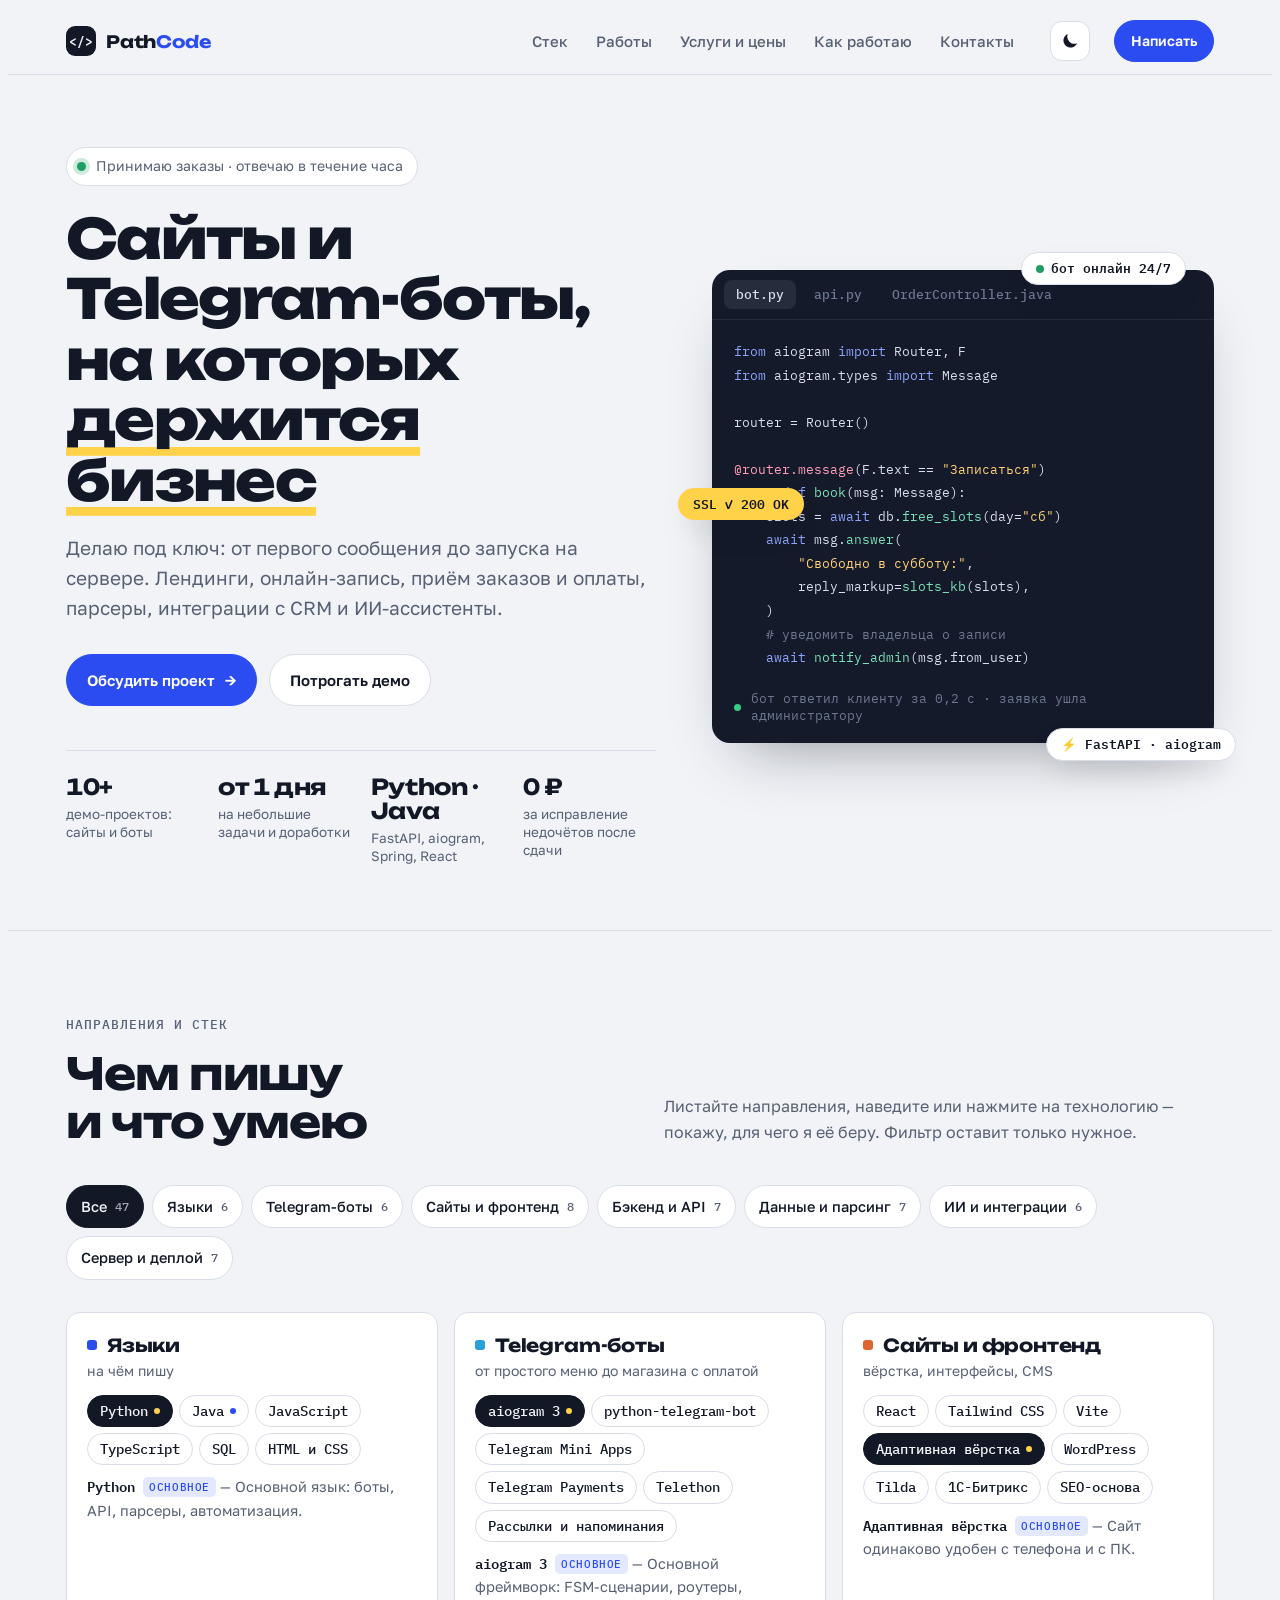
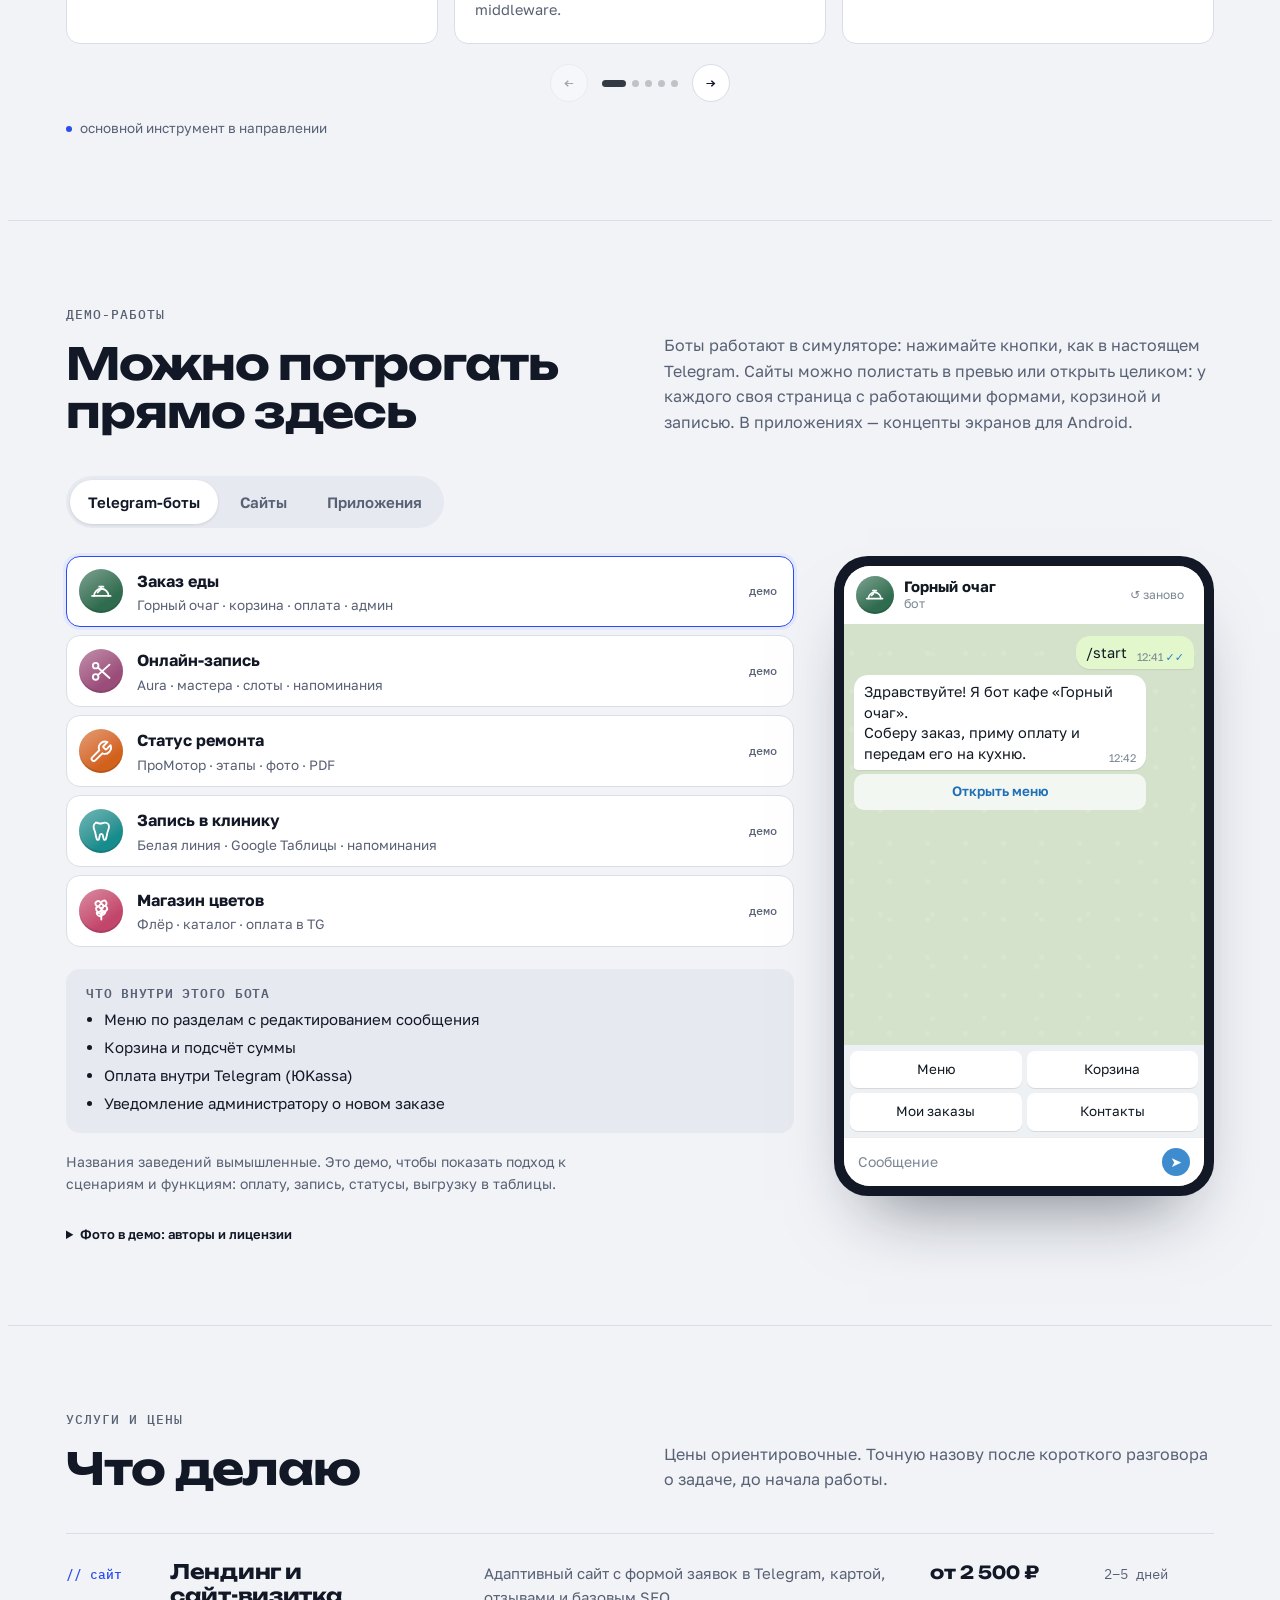
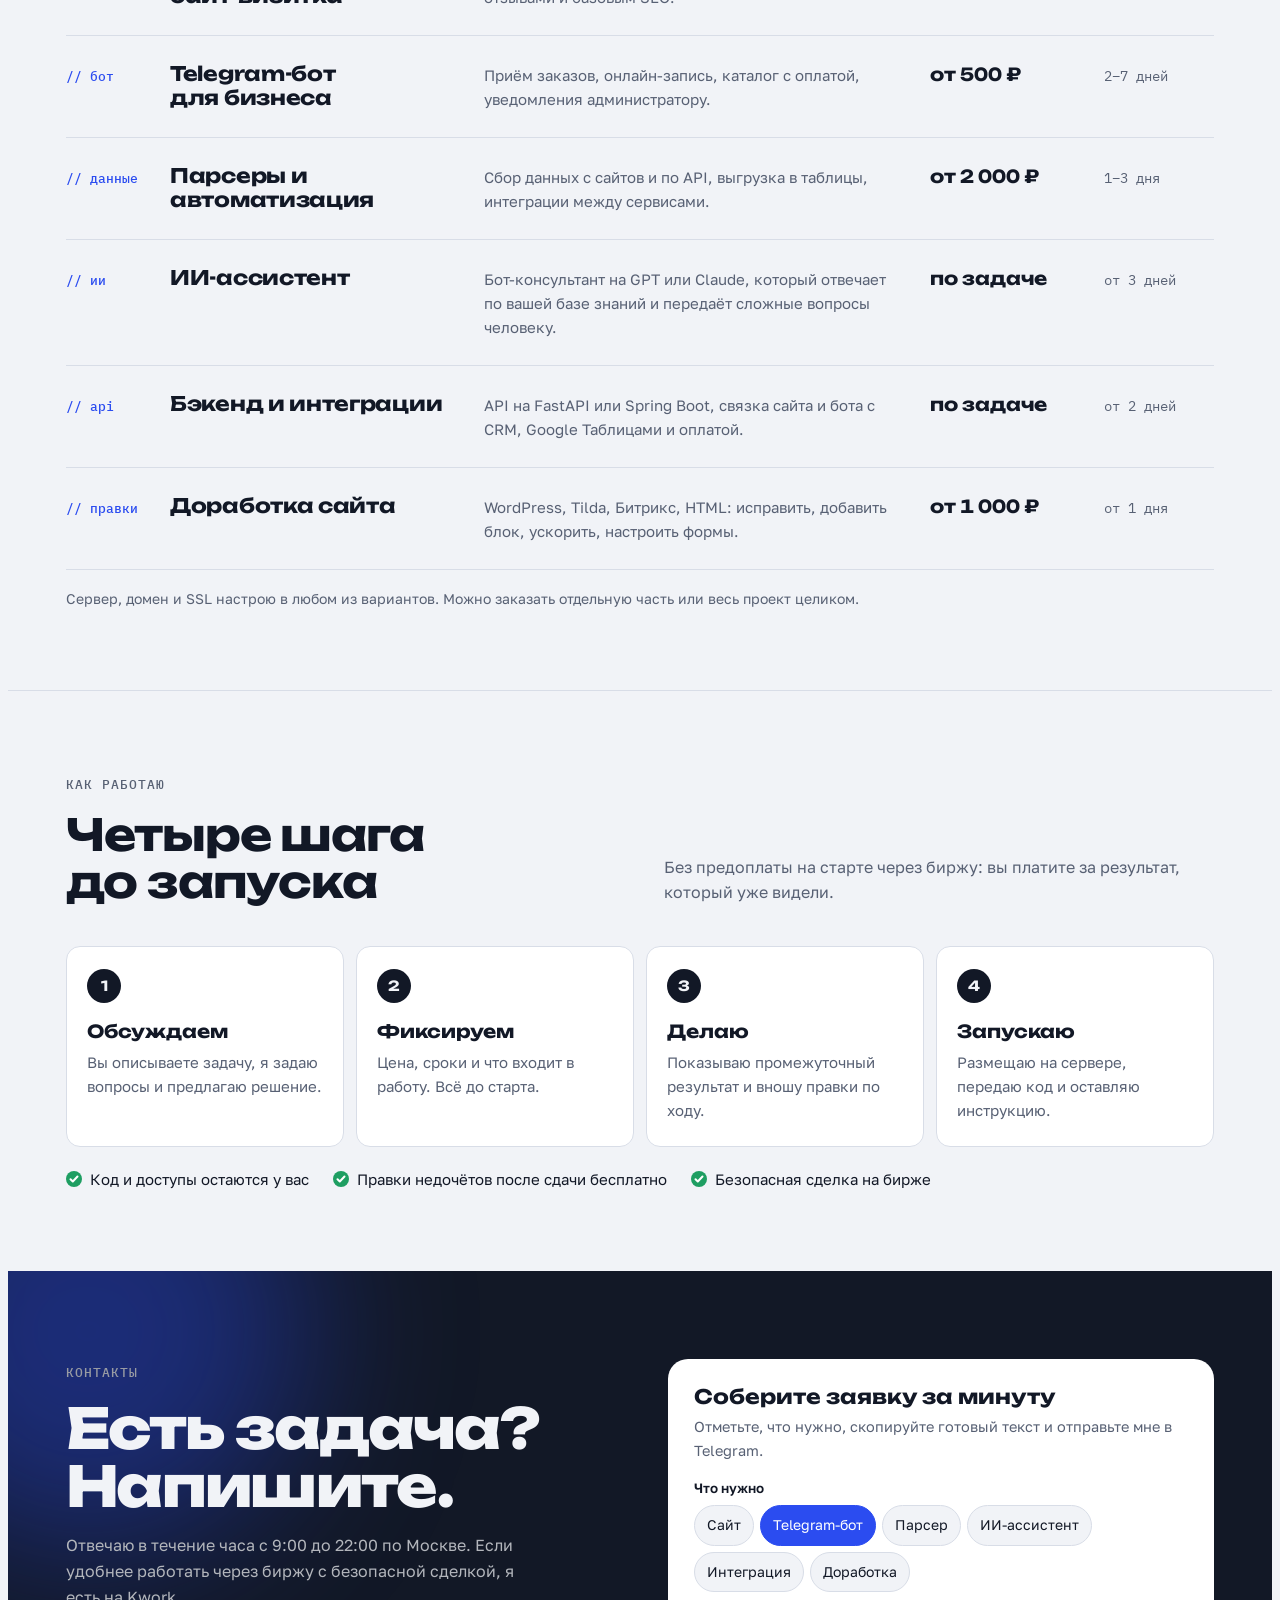
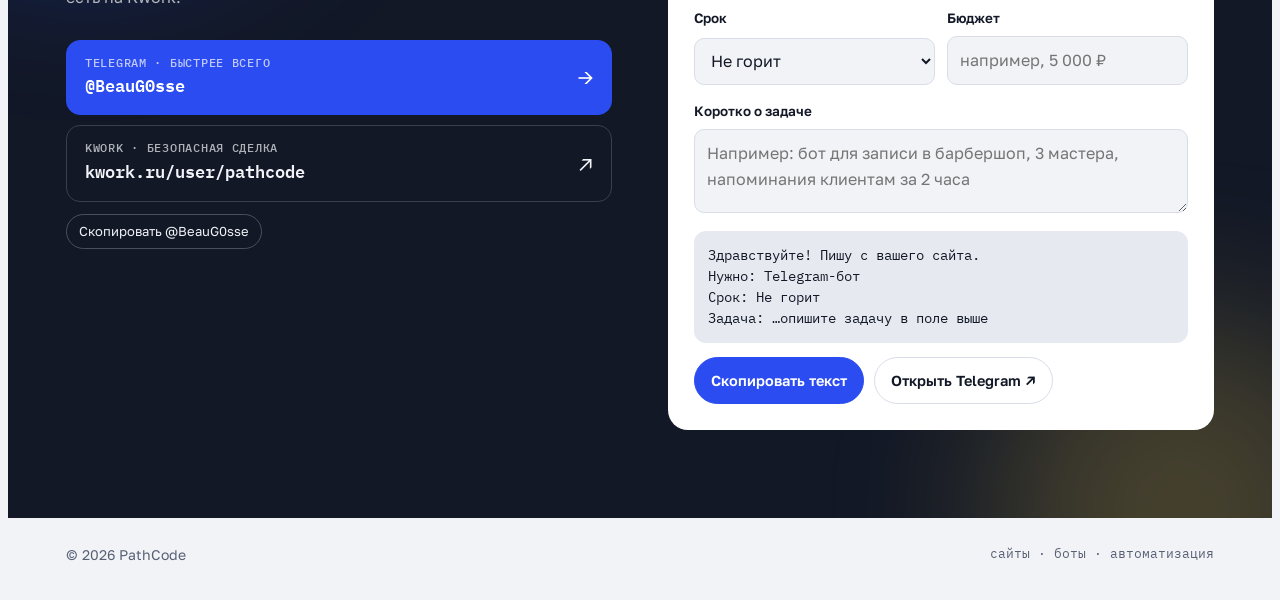
==== commit 0fa95857: "Работы: вкладка «Приложения» — пять концептов Android-приложений Обложки в сетке, по нажатию окно с " ====
--- a/index.html
+++ b/index.html
@@ -152,6 +152,34 @@
 .switch{display:inline-flex;padding:4px;background:var(--sunk);border-radius:999px;gap:4px;margin-bottom:28px}
 .switch button{border:0;background:transparent;padding:10px 18px;border-radius:999px;font-weight:600;font-size:15px;color:var(--muted)}
 .switch button[aria-selected="true"]{background:var(--surface);color:var(--ink);box-shadow:0 1px 3px rgba(18,24,38,.12)}
+/* ---------- приложения ---------- */
+.apps-note{margin:0 0 18px;color:var(--muted);max-width:62ch}
+.apps{display:grid;grid-template-columns:repeat(3,minmax(0,1fr));gap:16px}
+.app-card{display:block;width:100%;padding:0;text-align:left;font:inherit;color:inherit;background:var(--surface);border:1px solid var(--line);border-radius:var(--r);overflow:hidden;cursor:pointer;transition:transform .2s,box-shadow .2s,border-color .2s}
+.app-card:hover{transform:translateY(-3px);border-color:var(--accent);box-shadow:0 18px 36px -24px rgba(18,24,38,.5)}
+.app-card img{display:block;width:100%;height:auto;aspect-ratio:3/2;object-fit:cover;background:#0B0E17}
+.app-card span{display:flex;justify-content:space-between;align-items:center;gap:10px;padding:12px 14px;font-weight:600;font-size:15px}
+.app-card small{flex:none;color:var(--accent);font-weight:600;font-size:13px}
+.app-dlg{width:min(1080px,calc(100vw - 24px));max-height:calc(100dvh - 24px);padding:0;border:0;border-radius:20px;background:var(--surface);color:var(--ink);overflow:auto}
+.app-dlg::backdrop{background:rgba(8,11,20,.75);backdrop-filter:blur(4px)}
+.app-dlg figure{margin:0;position:relative;background:#0B0E17}
+.app-dlg figure img{display:block;width:100%;height:auto;aspect-ratio:2000/1333}
+.app-dlg .ad-body{display:flex;flex-wrap:wrap;align-items:flex-start;gap:14px 28px;padding:18px 22px 22px}
+.app-dlg .ad-text{flex:1 1 320px;min-width:0}
+.app-dlg h3{margin:0 0 6px;font:600 22px/1.2 var(--f-display)}
+.app-dlg p{margin:0 0 12px;color:var(--muted)}
+.app-dlg ul{display:flex;flex-wrap:wrap;gap:8px;margin:0;padding:0;list-style:none}
+.app-dlg li{padding:5px 12px;border-radius:999px;background:var(--accent-soft);color:var(--ink);font-size:13.5px}
+.ad-nav{display:flex;gap:8px;margin-left:auto}
+.ad-nav button,.ad-x{width:44px;height:44px;border-radius:50%;border:1px solid var(--line);background:var(--surface);color:var(--ink);font-size:20px;line-height:1;cursor:pointer;display:grid;place-items:center}
+.ad-nav button:hover,.ad-x:hover{border-color:var(--accent);color:var(--accent)}
+.ad-x{position:absolute;top:12px;right:12px;z-index:2;background:rgba(255,255,255,.92);color:#121826;border:0}
+.app-dlg figcaption{display:none}
+@media (max-width:900px){.apps{grid-template-columns:repeat(2,minmax(0,1fr))}}
+@media (max-width:600px){.app-dlg figure{overflow-x:auto;scrollbar-width:thin}.app-dlg figure img{width:auto;height:min(58dvh,520px);max-width:none}.app-dlg figcaption{display:block;position:sticky;left:0;padding:6px 16px 8px;color:#B9C2D6;font-size:12.5px}.apps{grid-template-columns:1fr}.app-dlg .ad-body{padding:16px}.app-dlg h3{font-size:19px}.ad-nav{margin-left:0}}
+@media (max-width:440px){.switch{display:flex;max-width:100%;overflow-x:auto;scrollbar-width:none}.switch::-webkit-scrollbar{display:none}.switch button{flex:none;padding:9px 11px;font-size:13.5px}}
+@media (max-width:360px){.switch{gap:1px;padding:3px}.switch button{padding:8px 6px;font-size:12.5px}}
+
 .bots{display:grid;grid-template-columns:minmax(0,1fr) 380px;grid-template-areas:"list phone" "info phone";grid-template-rows:auto 1fr;gap:0 40px;align-items:start}
 .bot-list{grid-area:list}.bot-info{grid-area:info}.bots .phone{grid-area:phone}
 .bot-list{display:grid;gap:8px}
@@ -644,11 +672,12 @@
   <div class="wrap">
     <div class="sec-head">
       <div><span class="eyebrow">Демо-работы</span><h2>Можно потрогать прямо здесь</h2></div>
-      <p>Боты работают в симуляторе: нажимайте кнопки, как в настоящем Telegram. Сайты можно полистать в превью или открыть целиком: у каждого своя страница с работающими формами, корзиной и записью.</p>
+      <p>Боты работают в симуляторе: нажимайте кнопки, как в настоящем Telegram. Сайты можно полистать в превью или открыть целиком: у каждого своя страница с работающими формами, корзиной и записью. В приложениях — концепты экранов для Android.</p>
     </div>
     <div class="switch" role="tablist" aria-label="Тип работ">
       <button role="tab" aria-selected="true" aria-controls="pBots" id="tBots">Telegram-боты</button>
       <button role="tab" aria-selected="false" aria-controls="pSites" id="tSites">Сайты</button>
+      <button role="tab" aria-selected="false" aria-controls="pApps" id="tApps">Приложения</button>
     </div>
 
     <div id="pBots" role="tabpanel" aria-labelledby="tBots">
@@ -683,6 +712,24 @@
         </div>
       </div>
       <p class="site-cap" id="siteCap"></p>
+    </div>
+    <div id="pApps" role="tabpanel" aria-labelledby="tApps" hidden>
+      <p class="apps-note">Концепты Android-приложений для бизнеса: экраны, сценарии и навигация. Нажмите на карточку, чтобы посмотреть экраны крупно.</p>
+      <div class="apps">
+        <button class="app-card" type="button" data-app="0"><img src="img/app-salon-cover.webp" alt="Концепт: Онлайн-запись в салон красоты" width="960" height="640" loading="lazy"><span>Онлайн-запись в салон красоты<small>3 экрана →</small></span></button>
+        <button class="app-card" type="button" data-app="1"><img src="img/app-food-cover.webp" alt="Концепт: Доставка еды для кафе" width="960" height="640" loading="lazy"><span>Доставка еды для кафе<small>3 экрана →</small></span></button>
+        <button class="app-card" type="button" data-app="2"><img src="img/app-fit-cover.webp" alt="Концепт: Приложение фитнес-клуба" width="960" height="640" loading="lazy"><span>Приложение фитнес-клуба<small>3 экрана →</small></span></button>
+        <button class="app-card" type="button" data-app="3"><img src="img/app-money-cover.webp" alt="Концепт: Учёт доходов и расходов" width="960" height="640" loading="lazy"><span>Учёт доходов и расходов<small>3 экрана →</small></span></button>
+        <button class="app-card" type="button" data-app="4"><img src="img/app-school-cover.webp" alt="Концепт: Приложение онлайн-школы" width="960" height="640" loading="lazy"><span>Приложение онлайн-школы<small>3 экрана →</small></span></button>
+      </div>
+      <dialog class="app-dlg" id="appDlg" aria-labelledby="adTitle">
+        <button class="ad-x" type="button" id="adClose" aria-label="Закрыть">✕</button>
+        <figure><img id="adImg" alt="" width="1600" height="1066"><figcaption>листайте вбок →</figcaption></figure>
+        <div class="ad-body">
+          <div class="ad-text"><h3 id="adTitle"></h3><p id="adDesc"></p><ul id="adFeats"></ul></div>
+          <div class="ad-nav"><button type="button" id="adPrev" aria-label="Предыдущее приложение">←</button><button type="button" id="adNext" aria-label="Следующее приложение">→</button></div>
+        </div>
+      </dialog>
     </div>
     <details class="credits"><summary>Фото в демо: авторы и лицензии</summary><ul><li><a href="https://www.flickr.com/photos/12651126@N05/2333257753" target="_blank" rel="noopener">Fire</a>, Michael Budde, CC BY-SA 2.0</li><li><a href="https://www.flickr.com/photos/77742560@N06/29486941184" target="_blank" rel="noopener">Another Georgian favourite, the Khinkali</a>, shankar s., CC BY 2.0</li><li><a href="https://www.rawpixel.com/image/5908908/image-public-domain-summer-food" target="_blank" rel="noopener">Free grilling meat skewers photo</a>, автор не указан, CC0</li><li><a href="https://www.flickr.com/photos/10579374@N05/5602170315" target="_blank" rel="noopener">Khachapuri</a>, salvagekat, CC BY-SA 2.0</li><li><a href="https://www.flickr.com/photos/39976636@N03/11070828595" target="_blank" rel="noopener">Chipped tooth repair today. #dentist</a>, AFresh1, CC BY 2.0</li><li><a href="https://www.flickr.com/photos/52215361@N02/7884456250" target="_blank" rel="noopener">Homa Manicure</a>, Lelê Breveglieri, CC BY 2.0</li><li><a href="https://commons.wikimedia.org/w/index.php?curid=113443523" target="_blank" rel="noopener">Car repair shop</a>, Martin Vorel, CC BY-SA 4.0</li><li><a href="https://www.flickr.com/photos/42982698@N00/9163072760" target="_blank" rel="noopener">That is a sad brake rotor.</a>, cjmartin, CC BY 2.0</li><li><a href="https://www.rawpixel.com/image/5905295/photo-image-flower-public-domain-plant" target="_blank" rel="noopener">Free pink rose bouquet image</a>, автор не указан, CC0</li><li><a href="https://www.flickr.com/photos/45880014@N03/7099106625" target="_blank" rel="noopener">Pink Rose Bouquet</a>, Kurozumi, CC BY 2.0</li><li><a href="https://www.flickr.com/photos/24742305@N00/3065229481" target="_blank" rel="noopener">Thanksgiving Bouquet - Orange</a>, John-Morgan, CC BY 2.0</li><li><a href="https://www.flickr.com/photos/53133240@N00/112651128" target="_blank" rel="noopener">tulips dark background</a>, Muffet, CC BY 2.0</li><li><a href="https://www.flickr.com/photos/62938898@N00/6918197938" target="_blank" rel="noopener">Lisianthus (sorting out)</a>, Tatters ✾, CC BY-SA 2.0</li></ul></details>
   </div>
@@ -902,7 +949,18 @@
 renderStack();
 
 /* ---------- works tabs ---------- */
-const tabs=[[$("#tBots"),$("#pBots")],[$("#tSites"),$("#pSites")]];
+const tabs=[[$("#tBots"),$("#pBots")],[$("#tSites"),$("#pSites")],[$("#tApps"),$("#pApps")]];
+/* ---------- приложения: окно с экранами ---------- */
+const APPS=[["salon", "Онлайн-запись в салон красоты", "Клиент сам выбирает услугу, мастера и свободное время без звонков администратору", ["Каталог услуг с ценами", "Свободные окна мастеров", "Напоминание о визите"]], ["food", "Доставка еды для кафе", "Меню, корзина и отслеживание курьера: заказы приходят без комиссии агрегаторов", ["Меню с фото и ценами", "Оплата картой и СБП", "Курьер на карте"]], ["fit", "Приложение фитнес-клуба", "Расписание тренировок, запись в один клик, абонемент и пропуск прямо в телефоне", ["Расписание и запись", "QR-пропуск в клуб", "Шаги и активность"]], ["money", "Учёт доходов и расходов", "Владелец бизнеса видит выручку, траты и прибыль за любой период прямо в телефоне", ["Выручка по дням", "Категории расходов", "Отчёт за месяц"]], ["school", "Приложение онлайн-школы", "Курсы, видеоуроки и прогресс ученика: всё обучение в одном приложении", ["Видеоуроки и задания", "Прогресс по курсам", "Дипломы после курса"]]];
+const adDlg=$("#appDlg");let adI=0;
+function adShow(i){adI=(i+APPS.length)%APPS.length;const [k,t,d,f]=APPS[adI];
+  $("#adImg").src="img/app-"+k+"-screens.webp";$("#adImg").alt="Экраны приложения: "+t;
+  $("#adTitle").textContent=t;$("#adImg").parentElement.scrollLeft=0;$("#adDesc").textContent=d;$("#adFeats").innerHTML=f.map(x=>"<li>"+x+"</li>").join("");}
+document.querySelectorAll("[data-app]").forEach(b=>b.onclick=()=>{adShow(+b.dataset.app);if(adDlg.showModal)adDlg.showModal();else adDlg.setAttribute("open","")});
+$("#adPrev").onclick=()=>adShow(adI-1);$("#adNext").onclick=()=>adShow(adI+1);
+$("#adClose").onclick=()=>adDlg.close();
+adDlg.addEventListener("click",e=>{if(e.target===adDlg)adDlg.close()});
+adDlg.addEventListener("keydown",e=>{if(e.key==="ArrowLeft")adShow(adI-1);if(e.key==="ArrowRight")adShow(adI+1)});
 tabs.forEach(([t,p])=>t.onclick=()=>tabs.forEach(([t2,p2])=>{const on=t2===t;t2.setAttribute("aria-selected",on);p2.hidden=!on;}));
 
 /* ---------- telegram bots ---------- */
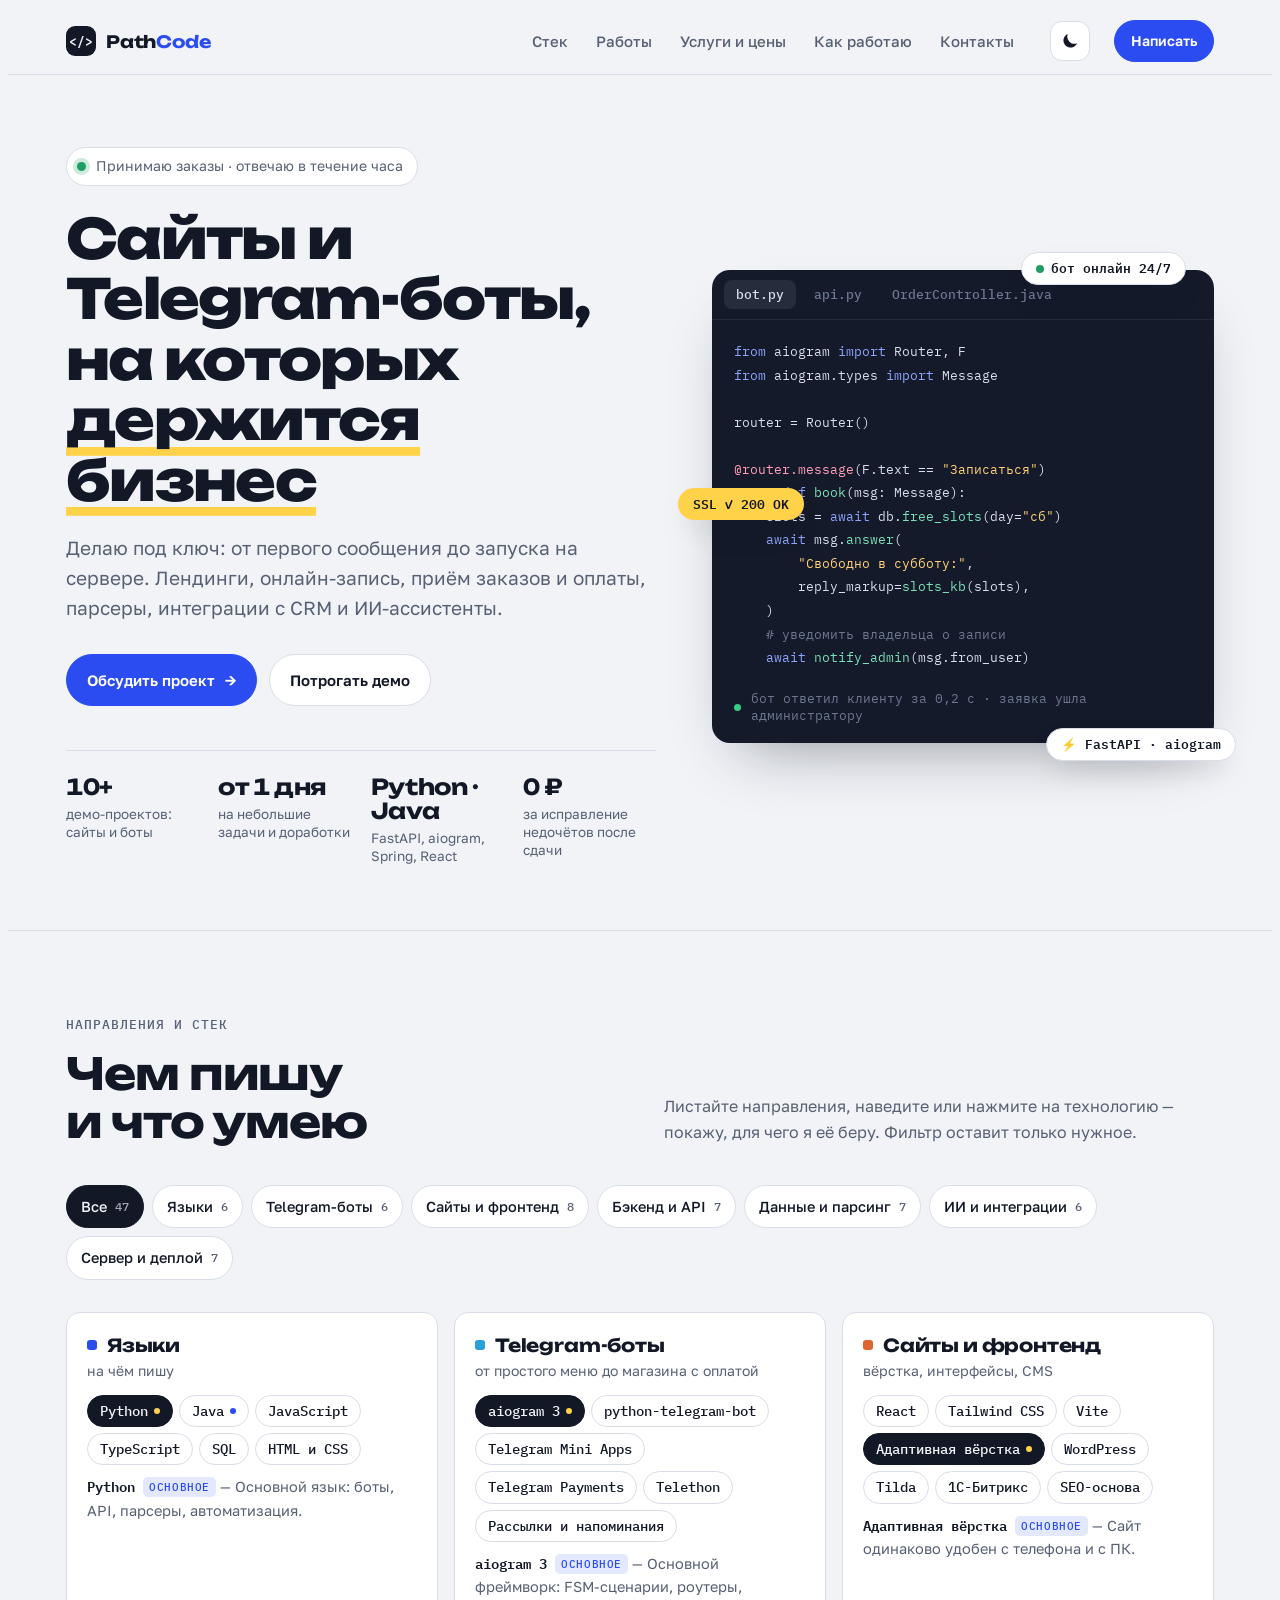
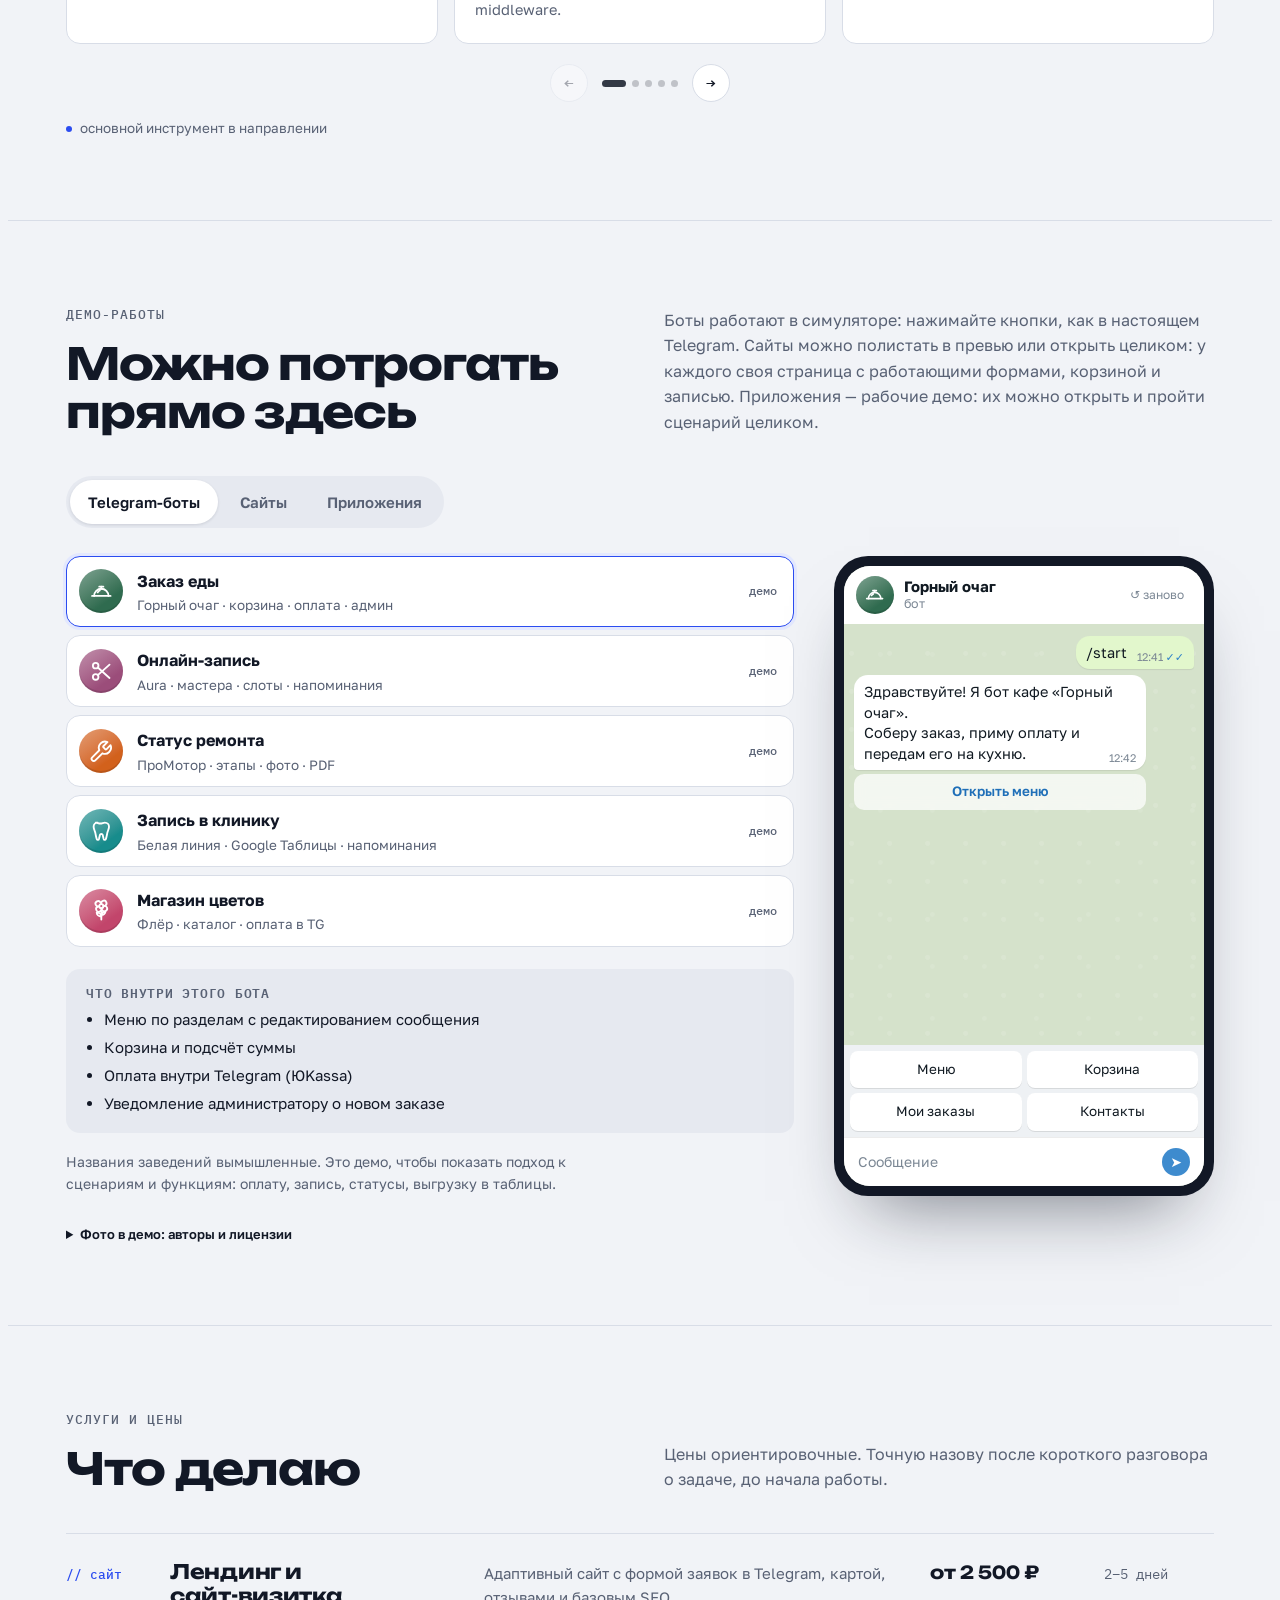
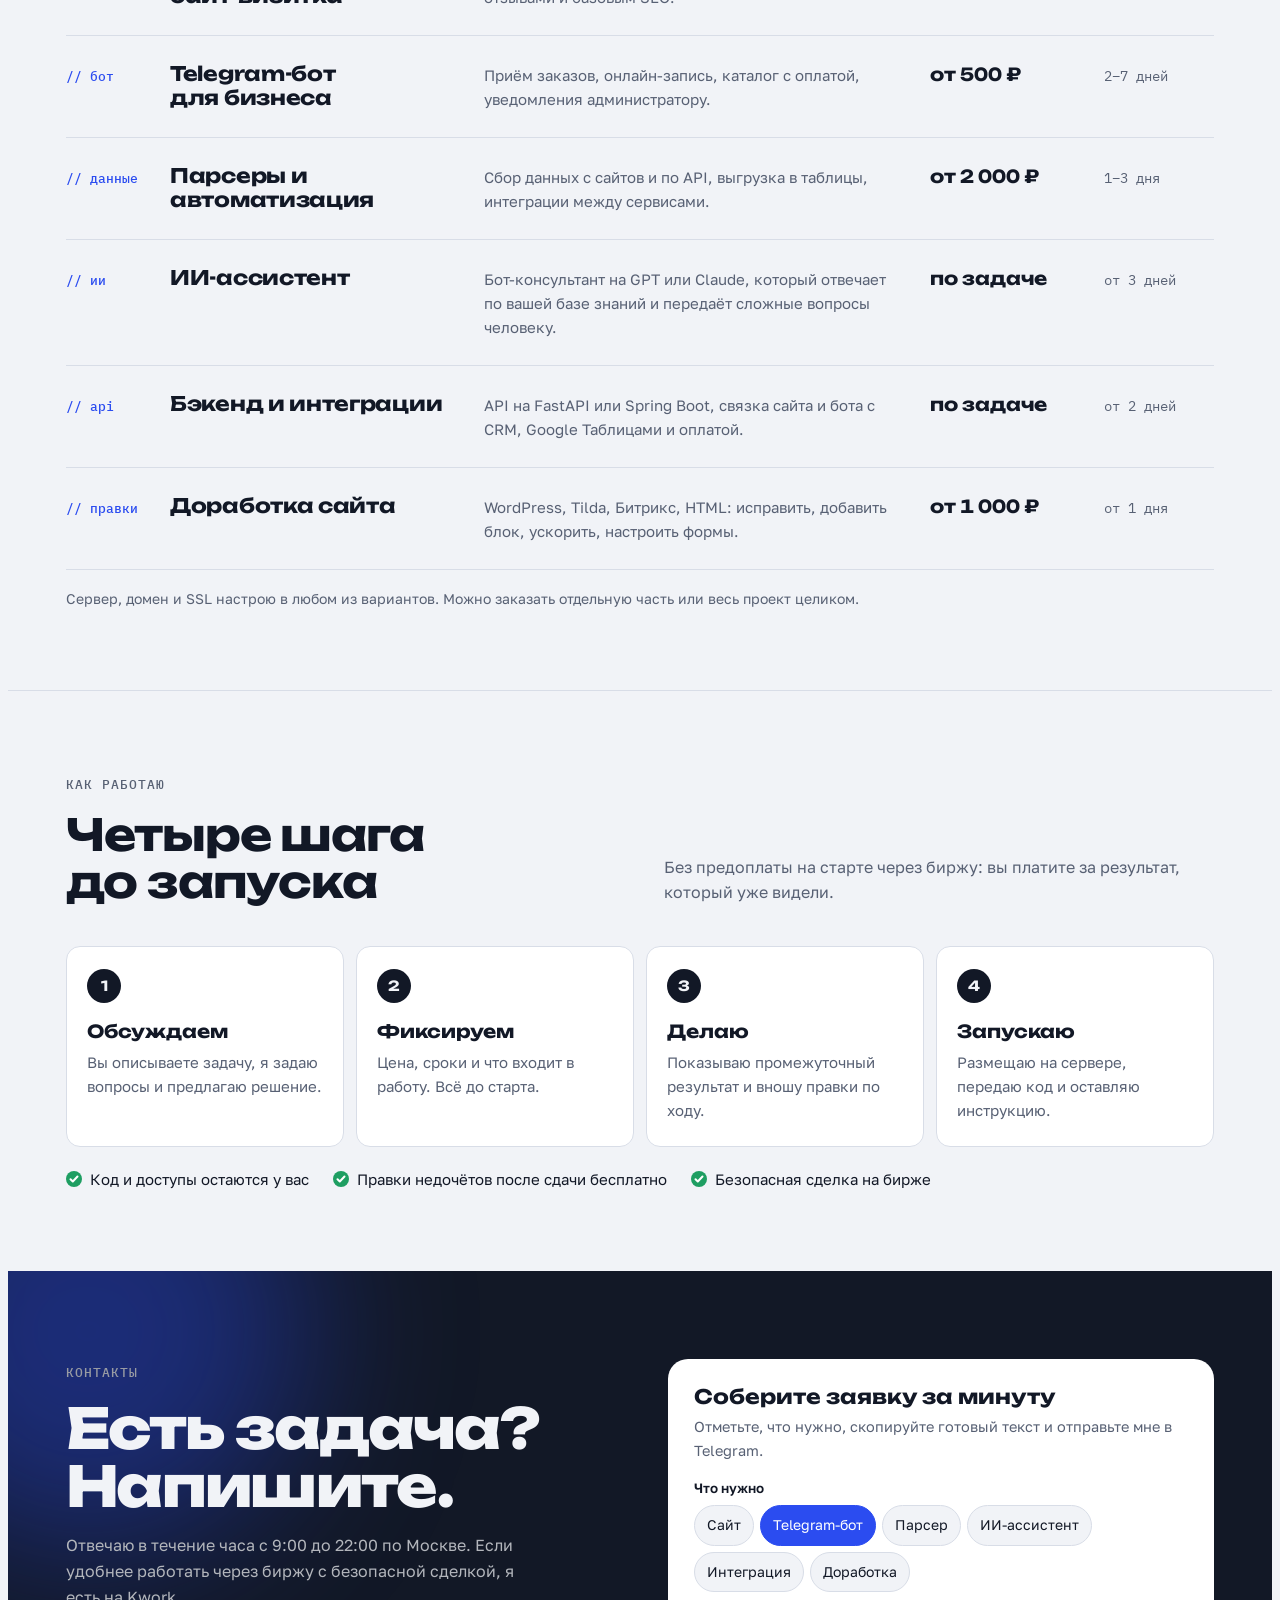
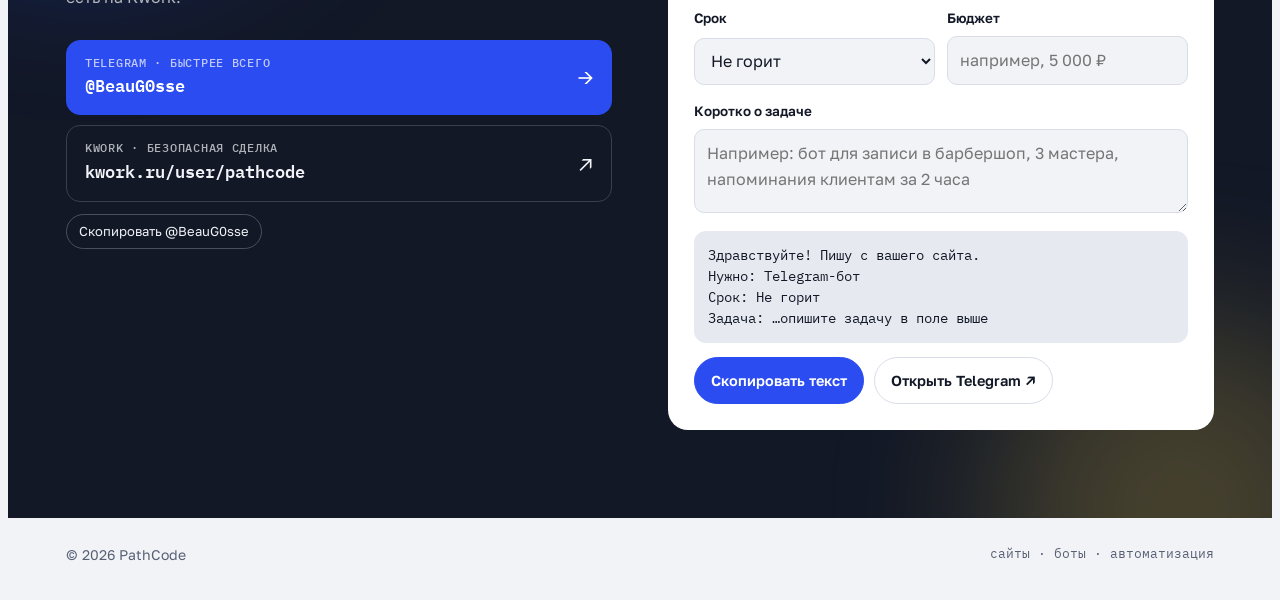
==== commit fa67f8a8: "Приложения: пять рабочих демо вместо картинок Запись в салон, доставка еды, фитнес-клуб, учёт финанс" ====
--- a/index.html
+++ b/index.html
@@ -160,23 +160,26 @@
 .app-card img{display:block;width:100%;height:auto;aspect-ratio:3/2;object-fit:cover;background:#0B0E17}
 .app-card span{display:flex;justify-content:space-between;align-items:center;gap:10px;padding:12px 14px;font-weight:600;font-size:15px}
 .app-card small{flex:none;color:var(--accent);font-weight:600;font-size:13px}
-.app-dlg{width:min(1080px,calc(100vw - 24px));max-height:calc(100dvh - 24px);padding:0;border:0;border-radius:20px;background:var(--surface);color:var(--ink);overflow:auto}
+.app-dlg{width:min(940px,calc(100vw - 24px));max-height:calc(100dvh - 24px);padding:0;border:0;border-radius:24px;background:var(--surface);color:var(--ink);overflow:auto}
 .app-dlg::backdrop{background:rgba(8,11,20,.75);backdrop-filter:blur(4px)}
-.app-dlg figure{margin:0;position:relative;background:#0B0E17}
-.app-dlg figure img{display:block;width:100%;height:auto;aspect-ratio:2000/1333}
-.app-dlg .ad-body{display:flex;flex-wrap:wrap;align-items:flex-start;gap:14px 28px;padding:18px 22px 22px}
-.app-dlg .ad-text{flex:1 1 320px;min-width:0}
-.app-dlg h3{margin:0 0 6px;font:600 22px/1.2 var(--f-display)}
-.app-dlg p{margin:0 0 12px;color:var(--muted)}
-.app-dlg ul{display:flex;flex-wrap:wrap;gap:8px;margin:0;padding:0;list-style:none}
-.app-dlg li{padding:5px 12px;border-radius:999px;background:var(--accent-soft);color:var(--ink);font-size:13.5px}
+.ad-wrap{display:grid;grid-template-columns:auto minmax(0,1fr);gap:32px;align-items:center;padding:24px 28px}
+.ad-phone{width:min(360px,calc((100dvh - 96px) * .47));aspect-ratio:360/760;border-radius:46px;padding:10px;background:#08080A;box-shadow:0 0 0 2px #2A2C33,0 30px 60px -30px rgba(0,0,0,.7)}
+.ad-phone iframe{display:block;width:100%;height:100%;border:0;border-radius:37px;background:#F4F4F8}
+.app-dlg .ad-tag{display:inline-block;margin-bottom:12px;padding:5px 12px;border-radius:999px;background:var(--accent-soft);color:var(--accent);font-size:12.5px;font-weight:700;letter-spacing:.04em}
+.app-dlg h3{margin:0 0 8px;font:600 26px/1.15 var(--f-display)}
+.app-dlg p{margin:0 0 14px;color:var(--muted)}
+.app-dlg ul{display:flex;flex-wrap:wrap;gap:8px;margin:0 0 18px;padding:0;list-style:none}
+.app-dlg li{padding:5px 12px;border-radius:999px;background:var(--sunk);color:var(--ink);font-size:13.5px}
+.ad-try{margin:0 0 18px;padding:12px 14px;border-radius:14px;background:var(--sunk);font-size:14px;color:var(--muted)}
+.ad-try b{color:var(--ink)}
+.ad-acts{display:flex;flex-wrap:wrap;gap:10px;align-items:center}
+.ad-open{display:inline-flex;align-items:center;gap:8px;height:46px;padding:0 18px;border-radius:999px;background:var(--accent);color:var(--on-accent);font-weight:600;text-decoration:none}
 .ad-nav{display:flex;gap:8px;margin-left:auto}
-.ad-nav button,.ad-x{width:44px;height:44px;border-radius:50%;border:1px solid var(--line);background:var(--surface);color:var(--ink);font-size:20px;line-height:1;cursor:pointer;display:grid;place-items:center}
+.ad-nav button,.ad-x{width:46px;height:46px;border-radius:50%;border:1px solid var(--line);background:var(--surface);color:var(--ink);font-size:20px;line-height:1;cursor:pointer;display:grid;place-items:center}
 .ad-nav button:hover,.ad-x:hover{border-color:var(--accent);color:var(--accent)}
-.ad-x{position:absolute;top:12px;right:12px;z-index:2;background:rgba(255,255,255,.92);color:#121826;border:0}
-.app-dlg figcaption{display:none}
-@media (max-width:900px){.apps{grid-template-columns:repeat(2,minmax(0,1fr))}}
-@media (max-width:600px){.app-dlg figure{overflow-x:auto;scrollbar-width:thin}.app-dlg figure img{width:auto;height:min(58dvh,520px);max-width:none}.app-dlg figcaption{display:block;position:sticky;left:0;padding:6px 16px 8px;color:#B9C2D6;font-size:12.5px}.apps{grid-template-columns:1fr}.app-dlg .ad-body{padding:16px}.app-dlg h3{font-size:19px}.ad-nav{margin-left:0}}
+.ad-x{position:absolute;top:14px;right:14px;z-index:2}
+@media (max-width:900px){.apps{grid-template-columns:repeat(2,minmax(0,1fr))}.ad-wrap{gap:22px;padding:20px}}
+@media (max-width:600px){.apps{grid-template-columns:1fr}}
 @media (max-width:440px){.switch{display:flex;max-width:100%;overflow-x:auto;scrollbar-width:none}.switch::-webkit-scrollbar{display:none}.switch button{flex:none;padding:9px 11px;font-size:13.5px}}
 @media (max-width:360px){.switch{gap:1px;padding:3px}.switch button{padding:8px 6px;font-size:12.5px}}
 
@@ -672,7 +675,7 @@
   <div class="wrap">
     <div class="sec-head">
       <div><span class="eyebrow">Демо-работы</span><h2>Можно потрогать прямо здесь</h2></div>
-      <p>Боты работают в симуляторе: нажимайте кнопки, как в настоящем Telegram. Сайты можно полистать в превью или открыть целиком: у каждого своя страница с работающими формами, корзиной и записью. В приложениях — концепты экранов для Android.</p>
+      <p>Боты работают в симуляторе: нажимайте кнопки, как в настоящем Telegram. Сайты можно полистать в превью или открыть целиком: у каждого своя страница с работающими формами, корзиной и записью. Приложения — рабочие демо: их можно открыть и пройти сценарий целиком.</p>
     </div>
     <div class="switch" role="tablist" aria-label="Тип работ">
       <button role="tab" aria-selected="true" aria-controls="pBots" id="tBots">Telegram-боты</button>
@@ -714,20 +717,23 @@
       <p class="site-cap" id="siteCap"></p>
     </div>
     <div id="pApps" role="tabpanel" aria-labelledby="tApps" hidden>
-      <p class="apps-note">Концепты Android-приложений для бизнеса: экраны, сценарии и навигация. Нажмите на карточку, чтобы посмотреть экраны крупно.</p>
+      <p class="apps-note">Пять приложений для бизнеса — рабочие демо, а не картинки: можно записаться, оформить заказ, добавить операцию или пройти урок. Нажмите на карточку, чтобы открыть приложение.</p>
       <div class="apps">
-        <button class="app-card" type="button" data-app="0"><img src="img/app-salon-cover.webp" alt="Концепт: Онлайн-запись в салон красоты" width="960" height="640" loading="lazy"><span>Онлайн-запись в салон красоты<small>3 экрана →</small></span></button>
-        <button class="app-card" type="button" data-app="1"><img src="img/app-food-cover.webp" alt="Концепт: Доставка еды для кафе" width="960" height="640" loading="lazy"><span>Доставка еды для кафе<small>3 экрана →</small></span></button>
-        <button class="app-card" type="button" data-app="2"><img src="img/app-fit-cover.webp" alt="Концепт: Приложение фитнес-клуба" width="960" height="640" loading="lazy"><span>Приложение фитнес-клуба<small>3 экрана →</small></span></button>
-        <button class="app-card" type="button" data-app="3"><img src="img/app-money-cover.webp" alt="Концепт: Учёт доходов и расходов" width="960" height="640" loading="lazy"><span>Учёт доходов и расходов<small>3 экрана →</small></span></button>
-        <button class="app-card" type="button" data-app="4"><img src="img/app-school-cover.webp" alt="Концепт: Приложение онлайн-школы" width="960" height="640" loading="lazy"><span>Приложение онлайн-школы<small>3 экрана →</small></span></button>
+        <button class="app-card" type="button" data-app="0"><img src="img/app-salon-cover.webp" alt="Концепт: Онлайн-запись в салон красоты" width="960" height="640" loading="lazy"><span>Онлайн-запись в салон красоты<small>Открыть приложение →</small></span></button>
+        <button class="app-card" type="button" data-app="1"><img src="img/app-food-cover.webp" alt="Концепт: Доставка еды для кафе" width="960" height="640" loading="lazy"><span>Доставка еды для кафе<small>Открыть приложение →</small></span></button>
+        <button class="app-card" type="button" data-app="2"><img src="img/app-fit-cover.webp" alt="Концепт: Приложение фитнес-клуба" width="960" height="640" loading="lazy"><span>Приложение фитнес-клуба<small>Открыть приложение →</small></span></button>
+        <button class="app-card" type="button" data-app="3"><img src="img/app-money-cover.webp" alt="Концепт: Учёт доходов и расходов" width="960" height="640" loading="lazy"><span>Учёт доходов и расходов<small>Открыть приложение →</small></span></button>
+        <button class="app-card" type="button" data-app="4"><img src="img/app-school-cover.webp" alt="Концепт: Приложение онлайн-школы" width="960" height="640" loading="lazy"><span>Приложение онлайн-школы<small>Открыть приложение →</small></span></button>
       </div>
       <dialog class="app-dlg" id="appDlg" aria-labelledby="adTitle">
         <button class="ad-x" type="button" id="adClose" aria-label="Закрыть">✕</button>
-        <figure><img id="adImg" alt="" width="1600" height="1066"><figcaption>листайте вбок →</figcaption></figure>
-        <div class="ad-body">
-          <div class="ad-text"><h3 id="adTitle"></h3><p id="adDesc"></p><ul id="adFeats"></ul></div>
-          <div class="ad-nav"><button type="button" id="adPrev" aria-label="Предыдущее приложение">←</button><button type="button" id="adNext" aria-label="Следующее приложение">→</button></div>
+        <div class="ad-wrap">
+          <div class="ad-phone"><iframe id="adFrame" title="Демо-приложение"></iframe></div>
+          <div class="ad-text"><span class="ad-tag">Рабочее демо · Android-концепт</span><h3 id="adTitle"></h3><p id="adDesc"></p><ul id="adFeats"></ul>
+            <p class="ad-try" id="adTry"></p>
+            <div class="ad-acts"><a class="ad-open" id="adOpen" target="_blank" rel="noopener">Открыть во весь экран ↗</a>
+              <div class="ad-nav"><button type="button" id="adPrev" aria-label="Предыдущее приложение">←</button><button type="button" id="adNext" aria-label="Следующее приложение">→</button></div></div>
+          </div>
         </div>
       </dialog>
     </div>
@@ -953,14 +959,19 @@
 /* ---------- приложения: окно с экранами ---------- */
 const APPS=[["salon", "Онлайн-запись в салон красоты", "Клиент сам выбирает услугу, мастера и свободное время без звонков администратору", ["Каталог услуг с ценами", "Свободные окна мастеров", "Напоминание о визите"]], ["food", "Доставка еды для кафе", "Меню, корзина и отслеживание курьера: заказы приходят без комиссии агрегаторов", ["Меню с фото и ценами", "Оплата картой и СБП", "Курьер на карте"]], ["fit", "Приложение фитнес-клуба", "Расписание тренировок, запись в один клик, абонемент и пропуск прямо в телефоне", ["Расписание и запись", "QR-пропуск в клуб", "Шаги и активность"]], ["money", "Учёт доходов и расходов", "Владелец бизнеса видит выручку, траты и прибыль за любой период прямо в телефоне", ["Выручка по дням", "Категории расходов", "Отчёт за месяц"]], ["school", "Приложение онлайн-школы", "Курсы, видеоуроки и прогресс ученика: всё обучение в одном приложении", ["Видеоуроки и задания", "Прогресс по курсам", "Дипломы после курса"]]];
 const adDlg=$("#appDlg");let adI=0;
-function adShow(i){adI=(i+APPS.length)%APPS.length;const [k,t,d,f]=APPS[adI];
-  $("#adImg").src="img/app-"+k+"-screens.webp";$("#adImg").alt="Экраны приложения: "+t;
-  $("#adTitle").textContent=t;$("#adImg").parentElement.scrollLeft=0;$("#adDesc").textContent=d;$("#adFeats").innerHTML=f.map(x=>"<li>"+x+"</li>").join("");}
-document.querySelectorAll("[data-app]").forEach(b=>b.onclick=()=>{adShow(+b.dataset.app);if(adDlg.showModal)adDlg.showModal();else adDlg.setAttribute("open","")});
+const AD_TRY={"salon": "Попробуйте: выберите услугу, мастера и время — запись появится во вкладке «Записи», её можно перенести или скачать в календарь.", "food": "Попробуйте: добавьте блюда, введите промокод <b>PATHCODE</b>, оформите заказ — и смотрите, как курьер едет на карте.", "fit": "Попробуйте: запишитесь на тренировку, откройте QR-пропуск и отметьте вход, заморозьте абонемент в профиле.", "money": "Попробуйте: переключите периоды, добавьте расход кнопкой «+» и скачайте отчёт за месяц в CSV.", "school": "Попробуйте: продолжите урок, перемотайте видео, пройдите тест — а после последнего урока курса получите диплом."};
+function adShow(i){adI=(i+APPS.length)%APPS.length;const [k,t,d,f]=APPS[adI],url="works/apps/"+k+".html";
+  $("#adFrame").src=url;$("#adFrame").title="Демо-приложение: "+t;$("#adOpen").href=url;
+  $("#adTitle").textContent=t;$("#adDesc").textContent=d;$("#adFeats").innerHTML=f.map(x=>"<li>"+x+"</li>").join("");$("#adTry").innerHTML=AD_TRY[k];}
+document.querySelectorAll("[data-app]").forEach(b=>b.onclick=()=>{const k=APPS[+b.dataset.app][0];
+  if(matchMedia("(max-width:600px)").matches){location.href="works/apps/"+k+".html";return}
+  adShow(+b.dataset.app);if(adDlg.showModal)adDlg.showModal();else adDlg.setAttribute("open","")});
 $("#adPrev").onclick=()=>adShow(adI-1);$("#adNext").onclick=()=>adShow(adI+1);
-$("#adClose").onclick=()=>adDlg.close();
-adDlg.addEventListener("click",e=>{if(e.target===adDlg)adDlg.close()});
-adDlg.addEventListener("keydown",e=>{if(e.key==="ArrowLeft")adShow(adI-1);if(e.key==="ArrowRight")adShow(adI+1)});
+const adEnd=()=>{adDlg.close();$("#adFrame").src="about:blank"};
+$("#adClose").onclick=adEnd;
+adDlg.addEventListener("cancel",()=>{$("#adFrame").src="about:blank"});
+adDlg.addEventListener("click",e=>{if(e.target===adDlg)adEnd()});
+adDlg.addEventListener("keydown",e=>{if(e.target.tagName==="IFRAME")return;if(e.key==="ArrowLeft")adShow(adI-1);if(e.key==="ArrowRight")adShow(adI+1)});
 tabs.forEach(([t,p])=>t.onclick=()=>tabs.forEach(([t2,p2])=>{const on=t2===t;t2.setAttribute("aria-selected",on);p2.hidden=!on;}));
 
 /* ---------- telegram bots ---------- */
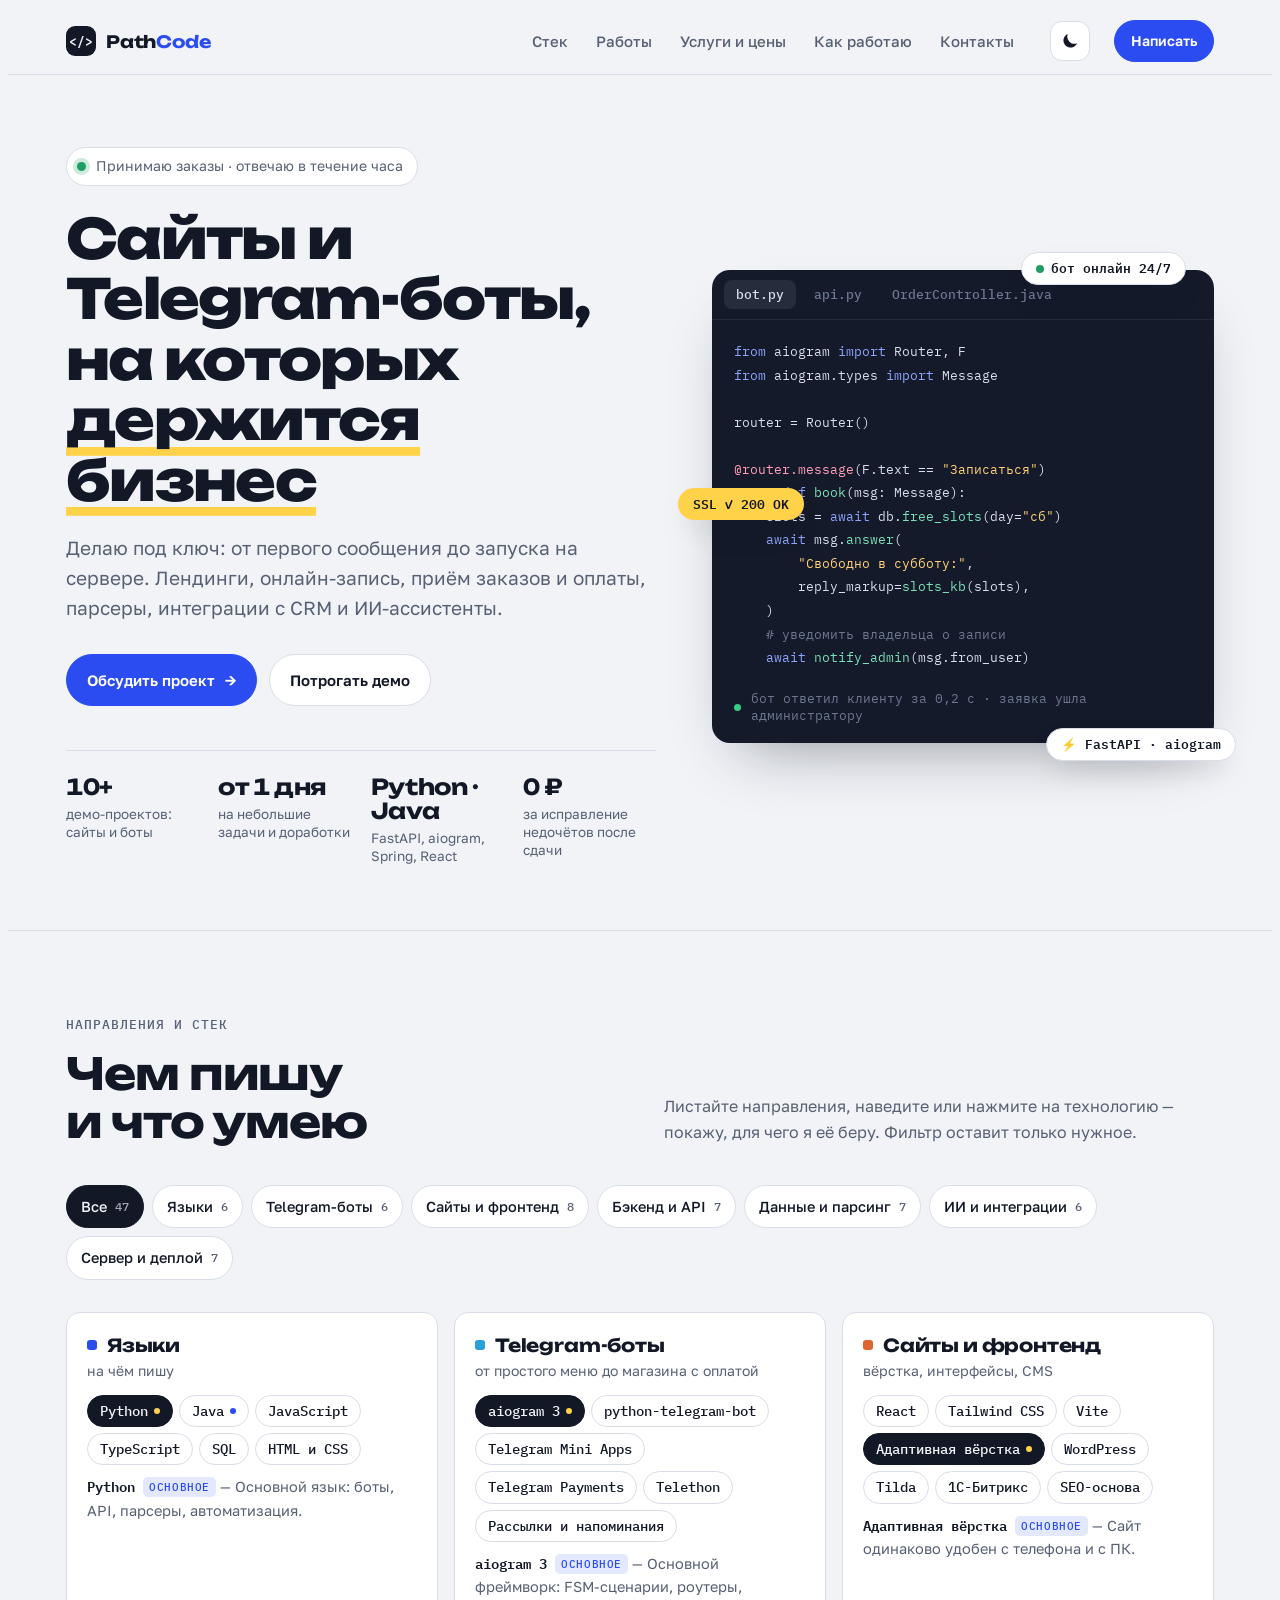
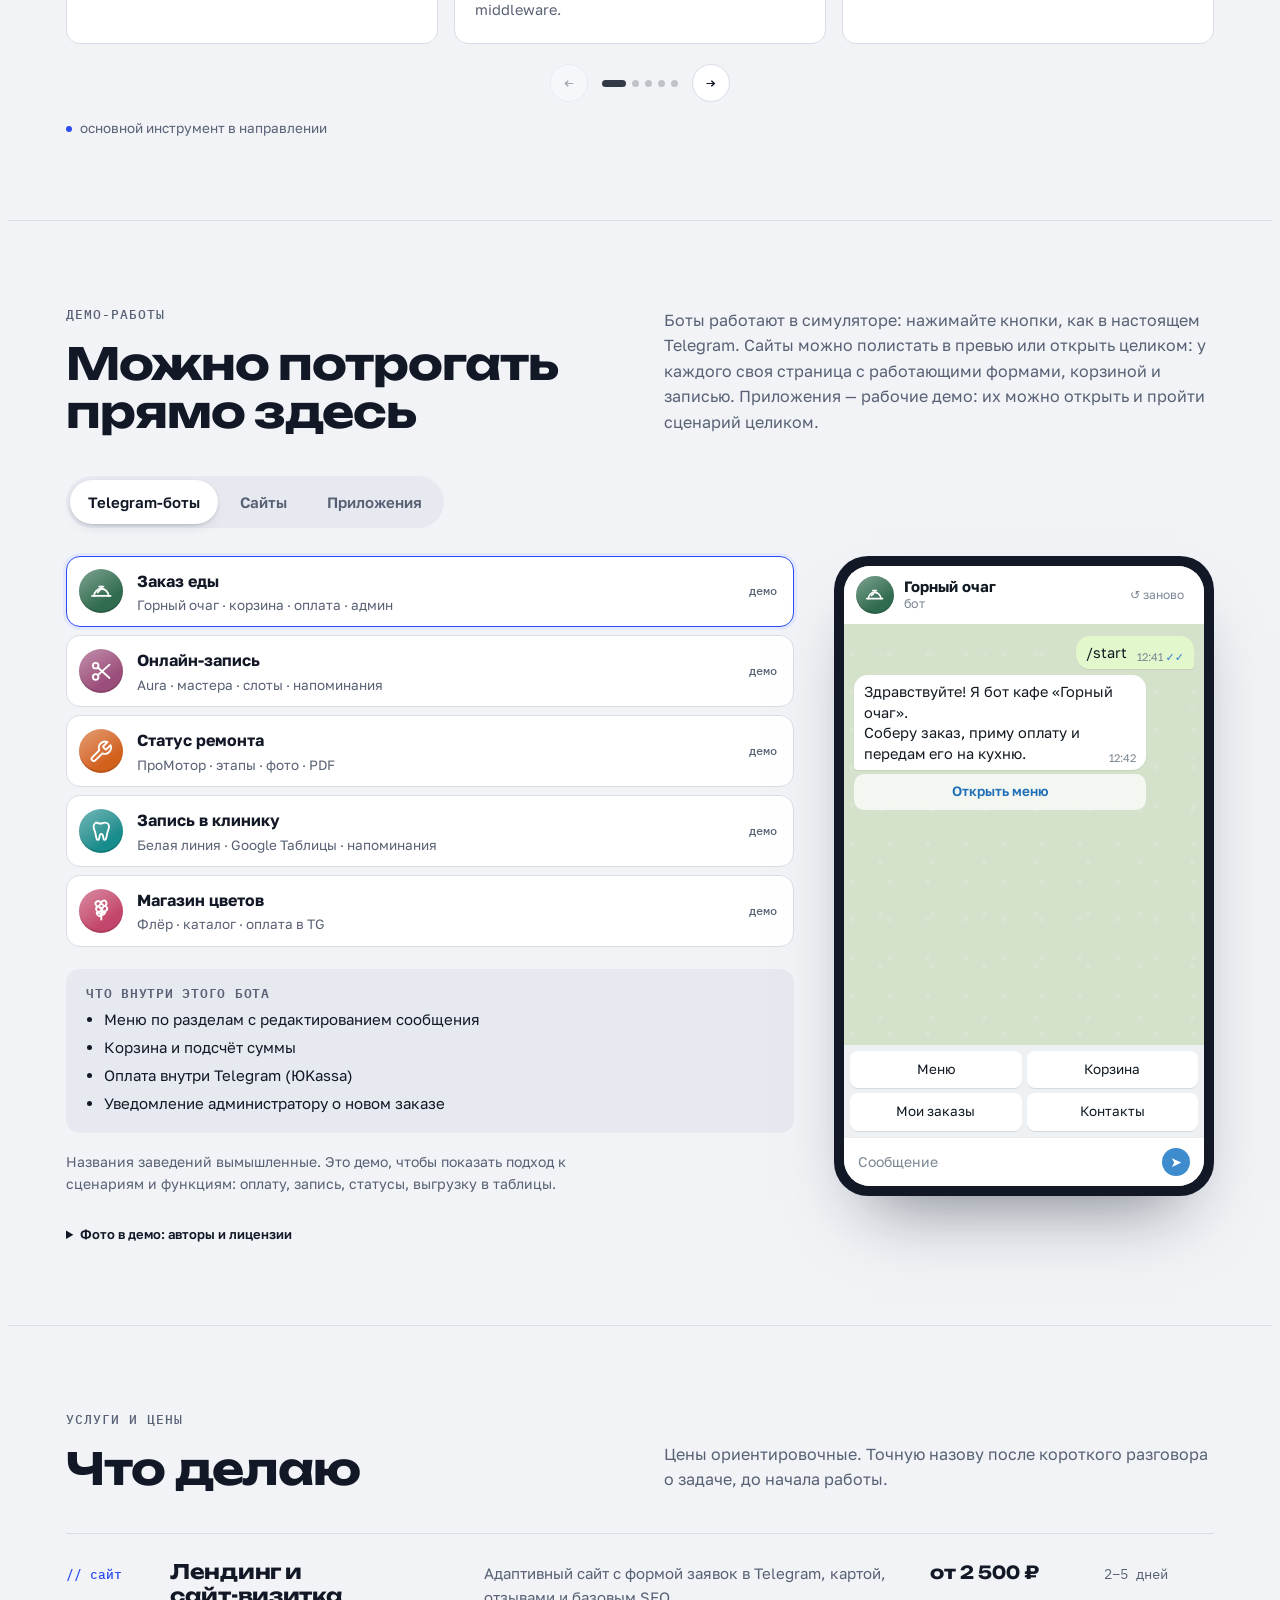
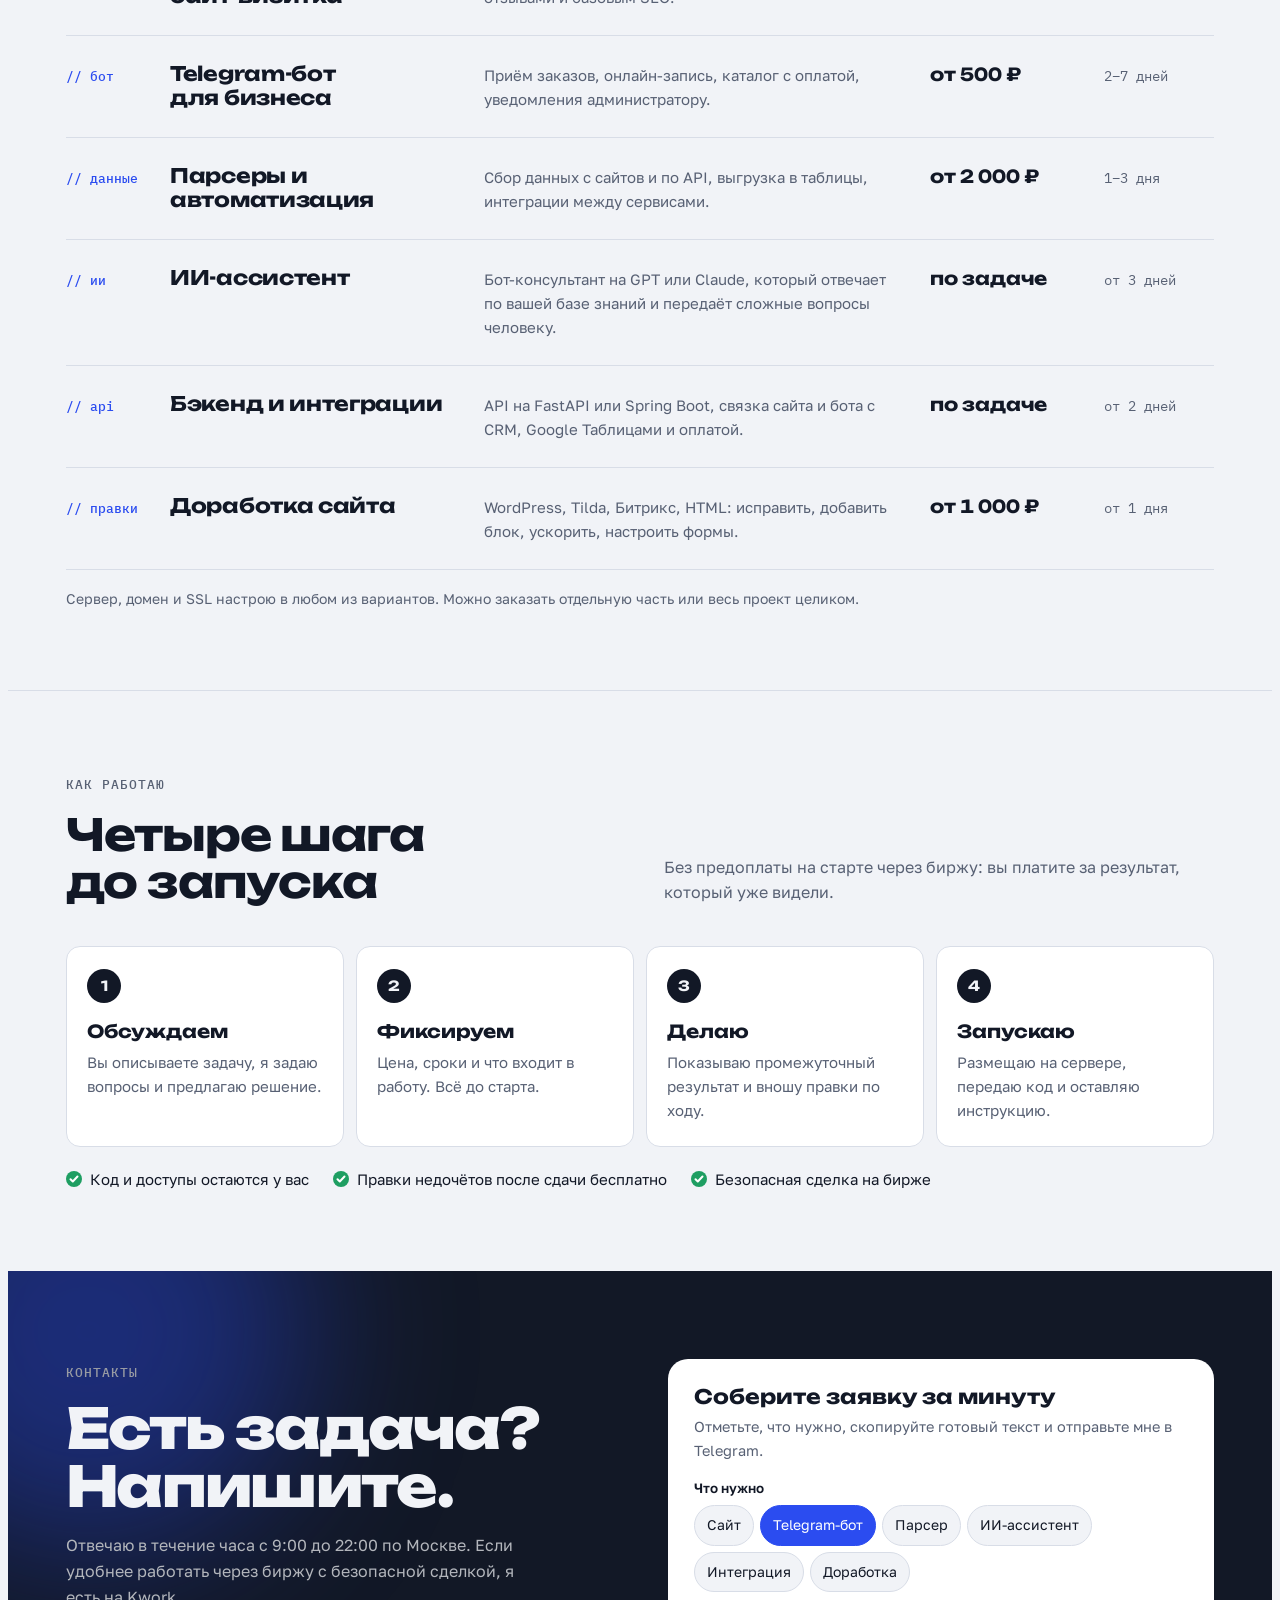
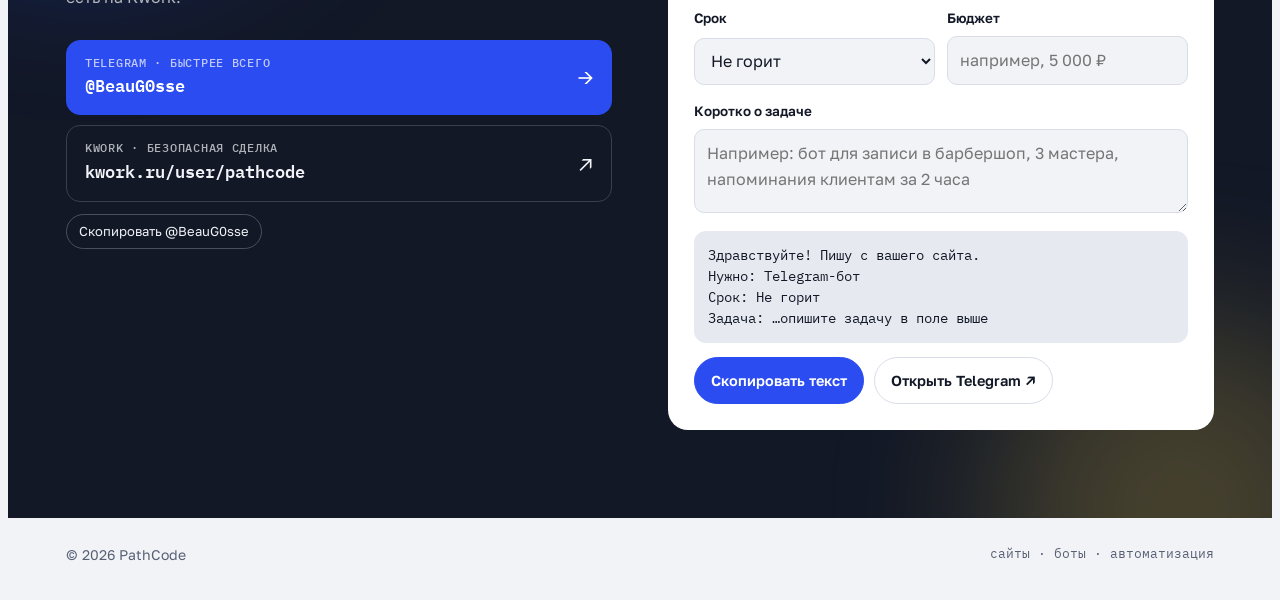
==== commit ad18256f: "Анимации: бегунок вкладок на визитке и переходы в приложениях Визитка: бегунок переезжает под выбран" ====
--- a/index.html
+++ b/index.html
@@ -152,6 +152,29 @@
 .switch{display:inline-flex;padding:4px;background:var(--sunk);border-radius:999px;gap:4px;margin-bottom:28px}
 .switch button{border:0;background:transparent;padding:10px 18px;border-radius:999px;font-weight:600;font-size:15px;color:var(--muted)}
 .switch button[aria-selected="true"]{background:var(--surface);color:var(--ink);box-shadow:0 1px 3px rgba(18,24,38,.12)}
+/* бегунок переключателя вкладок: переезжает под выбранную кнопку */
+.switch{position:relative}
+.switch button{position:relative;z-index:1;transition:color .25s}
+.sw-ind{position:absolute;z-index:0;top:4px;bottom:4px;left:0;width:0;border-radius:999px;background:var(--surface);box-shadow:0 1px 3px rgba(18,24,38,.12),0 6px 16px -10px rgba(18,24,38,.35);transition:transform .45s cubic-bezier(.3,1.25,.4,1),width .45s cubic-bezier(.3,1.25,.4,1);pointer-events:none}
+.switch.js button[aria-selected="true"]{background:transparent;box-shadow:none}
+.switch.noanim .sw-ind{transition:none}
+.switch button:active{transform:scale(.96)}
+/* появление вкладки */
+@keyframes tp-in{from{opacity:0;transform:translateY(14px)}to{opacity:1;transform:none}}
+@keyframes tp-card{from{opacity:0;transform:translateY(18px) scale(.97)}to{opacity:1;transform:none}}
+.tp-in{animation:tp-in .45s cubic-bezier(.2,.8,.2,1) both}
+.tp-in .app-card{animation:tp-card .5s cubic-bezier(.2,.8,.2,1) both}
+.tp-in .app-card:nth-child(2){animation-delay:.06s}.tp-in .app-card:nth-child(3){animation-delay:.12s}.tp-in .app-card:nth-child(4){animation-delay:.18s}.tp-in .app-card:nth-child(5){animation-delay:.24s}
+.tp-in .bot-list>*{animation:tp-card .45s cubic-bezier(.2,.8,.2,1) both}
+.tp-in .bot-list>*:nth-child(2){animation-delay:.05s}.tp-in .bot-list>*:nth-child(3){animation-delay:.1s}.tp-in .bot-list>*:nth-child(4){animation-delay:.15s}.tp-in .bot-list>*:nth-child(5){animation-delay:.2s}
+.tp-in .stage{animation:tp-card .55s .08s cubic-bezier(.2,.8,.2,1) both}
+.app-card img{transition:transform .5s cubic-bezier(.2,.8,.2,1)}
+.app-card:hover img{transform:scale(1.04)}
+@keyframes ad-in{from{opacity:0;transform:translateY(18px) scale(.97)}to{opacity:1;transform:none}}
+.app-dlg[open]{animation:ad-in .35s cubic-bezier(.2,.8,.2,1)}
+.app-dlg[open]::backdrop{animation:tp-fade .3s ease}
+@keyframes tp-fade{from{opacity:0}}
+.ad-phone.swap{animation:ad-in .4s cubic-bezier(.2,.8,.2,1)}
 /* ---------- приложения ---------- */
 .apps-note{margin:0 0 18px;color:var(--muted);max-width:62ch}
 .apps{display:grid;grid-template-columns:repeat(3,minmax(0,1fr));gap:16px}
@@ -678,6 +701,7 @@
       <p>Боты работают в симуляторе: нажимайте кнопки, как в настоящем Telegram. Сайты можно полистать в превью или открыть целиком: у каждого своя страница с работающими формами, корзиной и записью. Приложения — рабочие демо: их можно открыть и пройти сценарий целиком.</p>
     </div>
     <div class="switch" role="tablist" aria-label="Тип работ">
+      <span class="sw-ind" aria-hidden="true"></span>
       <button role="tab" aria-selected="true" aria-controls="pBots" id="tBots">Telegram-боты</button>
       <button role="tab" aria-selected="false" aria-controls="pSites" id="tSites">Сайты</button>
       <button role="tab" aria-selected="false" aria-controls="pApps" id="tApps">Приложения</button>
@@ -961,7 +985,7 @@
 const adDlg=$("#appDlg");let adI=0;
 const AD_TRY={"salon": "Попробуйте: выберите услугу, мастера и время — запись появится во вкладке «Записи», её можно перенести или скачать в календарь.", "food": "Попробуйте: добавьте блюда, введите промокод <b>PATHCODE</b>, оформите заказ — и смотрите, как курьер едет на карте.", "fit": "Попробуйте: запишитесь на тренировку, откройте QR-пропуск и отметьте вход, заморозьте абонемент в профиле.", "money": "Попробуйте: переключите периоды, добавьте расход кнопкой «+» и скачайте отчёт за месяц в CSV.", "school": "Попробуйте: продолжите урок, перемотайте видео, пройдите тест — а после последнего урока курса получите диплом."};
 function adShow(i){adI=(i+APPS.length)%APPS.length;const [k,t,d,f]=APPS[adI],url="works/apps/"+k+".html";
-  $("#adFrame").src=url;$("#adFrame").title="Демо-приложение: "+t;$("#adOpen").href=url;
+  $("#adFrame").src=url;const ph=document.querySelector(".ad-phone");ph.classList.remove("swap");void ph.offsetWidth;ph.classList.add("swap");$("#adFrame").title="Демо-приложение: "+t;$("#adOpen").href=url;
   $("#adTitle").textContent=t;$("#adDesc").textContent=d;$("#adFeats").innerHTML=f.map(x=>"<li>"+x+"</li>").join("");$("#adTry").innerHTML=AD_TRY[k];}
 document.querySelectorAll("[data-app]").forEach(b=>b.onclick=()=>{const k=APPS[+b.dataset.app][0];
   if(matchMedia("(max-width:600px)").matches){location.href="works/apps/"+k+".html";return}
@@ -972,7 +996,14 @@
 adDlg.addEventListener("cancel",()=>{$("#adFrame").src="about:blank"});
 adDlg.addEventListener("click",e=>{if(e.target===adDlg)adEnd()});
 adDlg.addEventListener("keydown",e=>{if(e.target.tagName==="IFRAME")return;if(e.key==="ArrowLeft")adShow(adI-1);if(e.key==="ArrowRight")adShow(adI+1)});
-tabs.forEach(([t,p])=>t.onclick=()=>tabs.forEach(([t2,p2])=>{const on=t2===t;t2.setAttribute("aria-selected",on);p2.hidden=!on;}));
+const swEl=document.querySelector(".switch"),swInd=swEl.querySelector(".sw-ind");
+function swMove(){const b=swEl.querySelector('[aria-selected="true"]');if(!b)return;swInd.style.width=b.offsetWidth+"px";swInd.style.transform="translateX("+b.offsetLeft+"px)";}
+swEl.classList.add("js","noanim");swMove();requestAnimationFrame(()=>requestAnimationFrame(()=>swEl.classList.remove("noanim")));
+addEventListener("resize",()=>{swEl.classList.add("noanim");swMove();requestAnimationFrame(()=>swEl.classList.remove("noanim"))});
+if(document.fonts&&document.fonts.ready)document.fonts.ready.then(swMove);
+tabs.forEach(([t,p])=>t.onclick=()=>{if(t.getAttribute("aria-selected")==="true")return;
+  tabs.forEach(([t2,p2])=>{const on=t2===t;t2.setAttribute("aria-selected",on);p2.hidden=!on;if(on){p2.classList.remove("tp-in");void p2.offsetWidth;p2.classList.add("tp-in");}});
+  swMove();t.scrollIntoView({block:"nearest",inline:"nearest"});});
 
 /* ---------- telegram bots ---------- */
 const PH={
